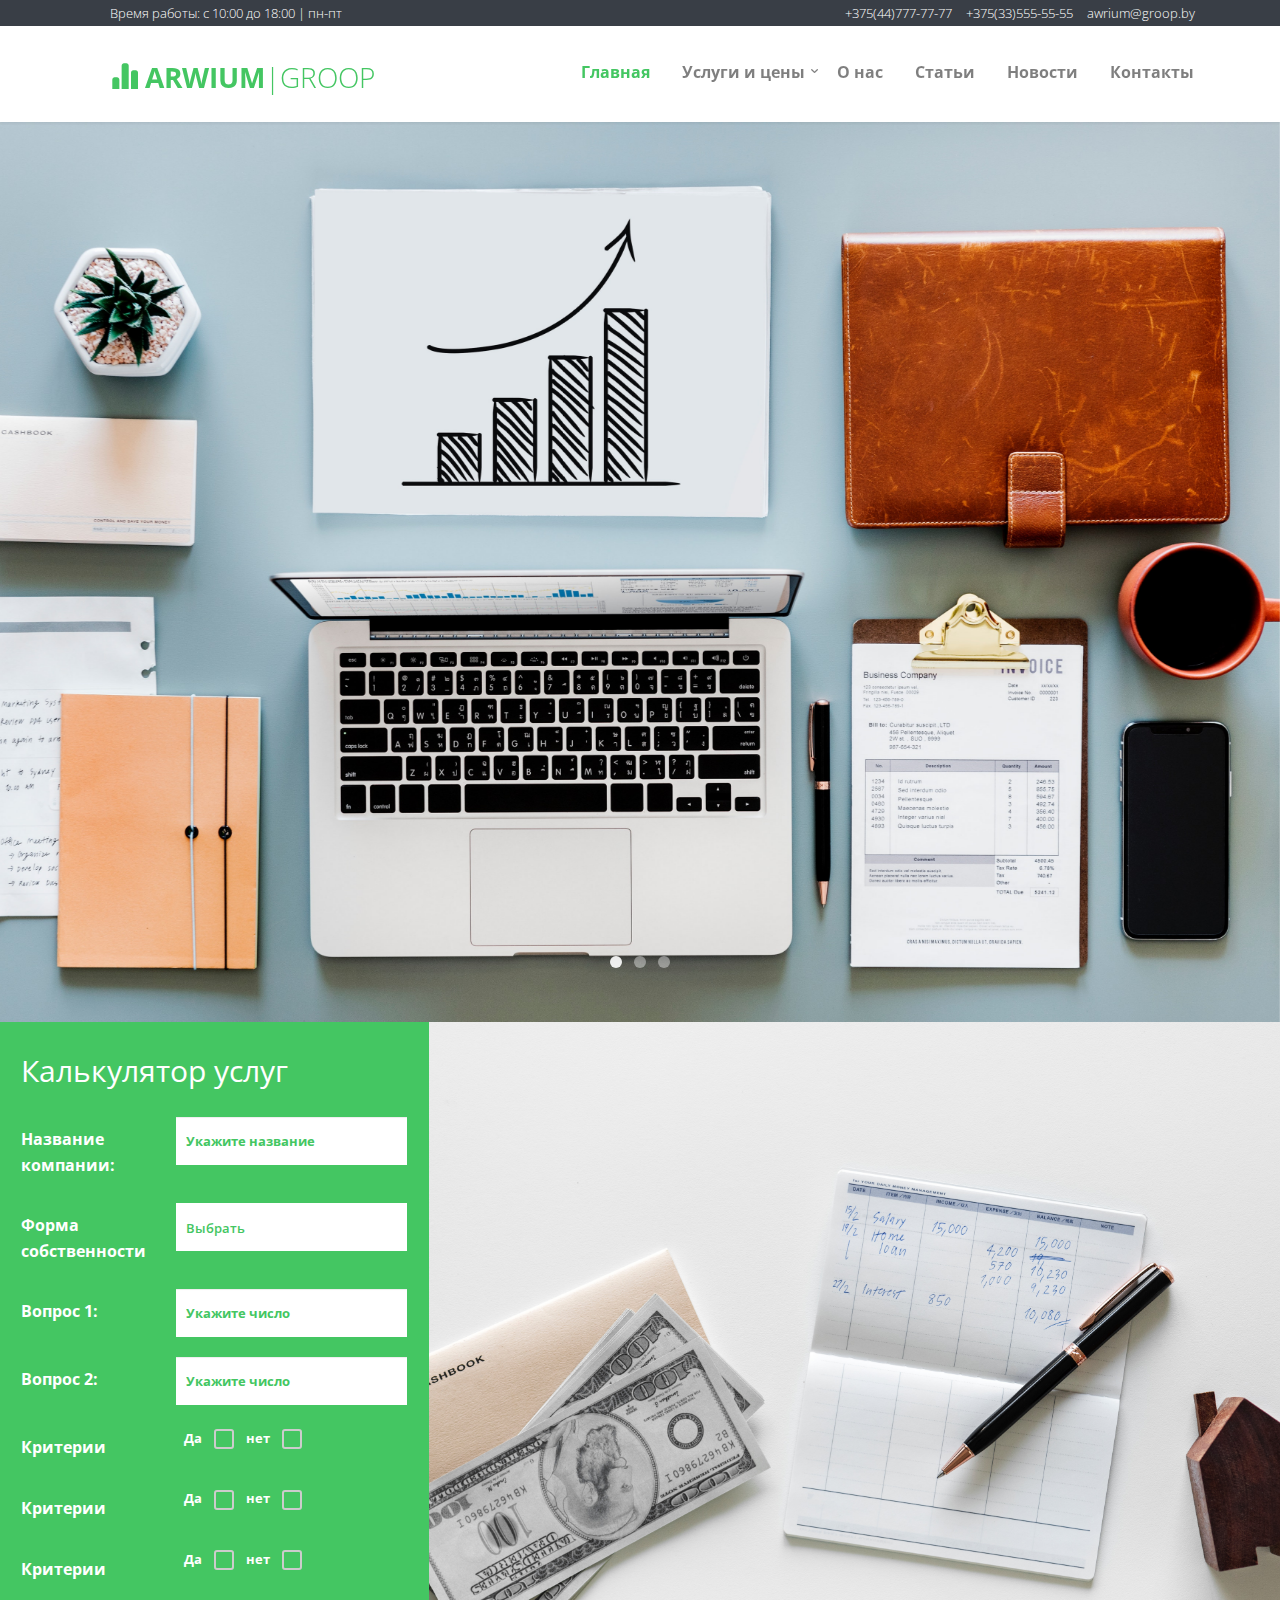
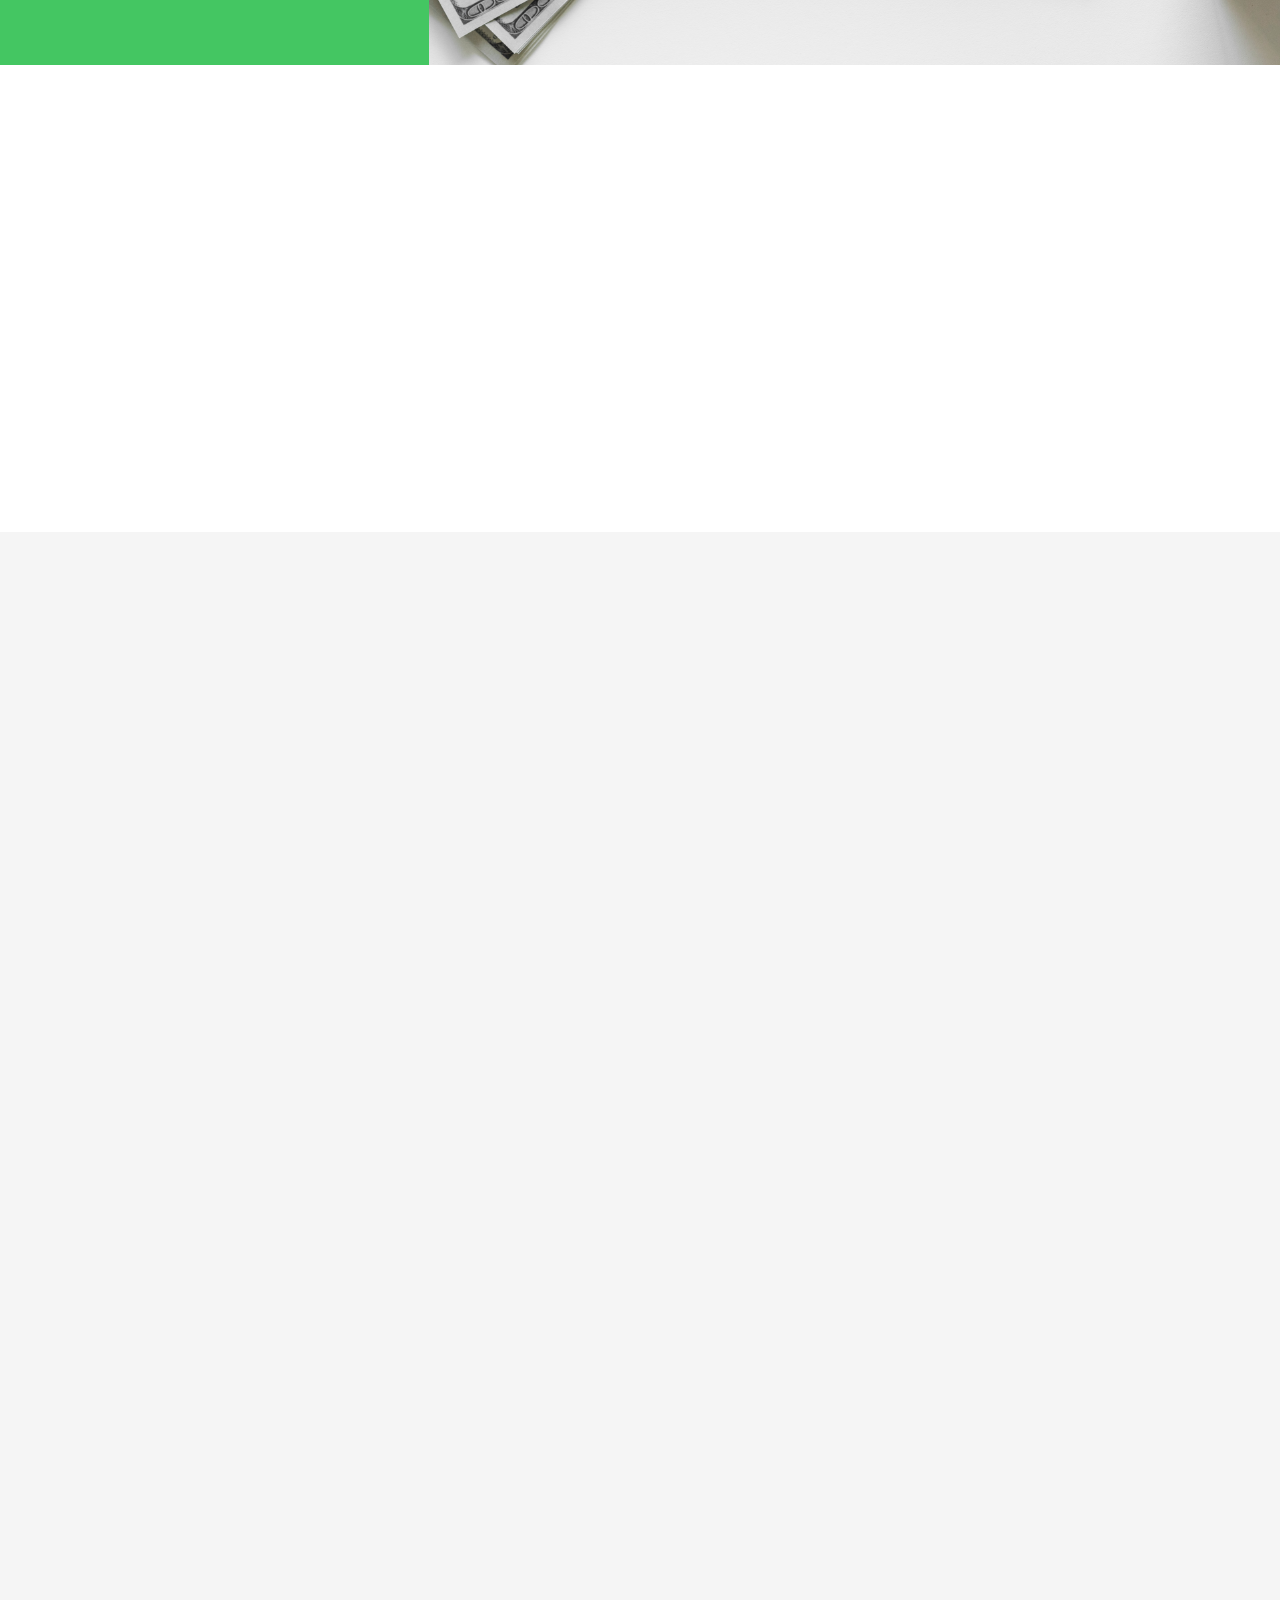
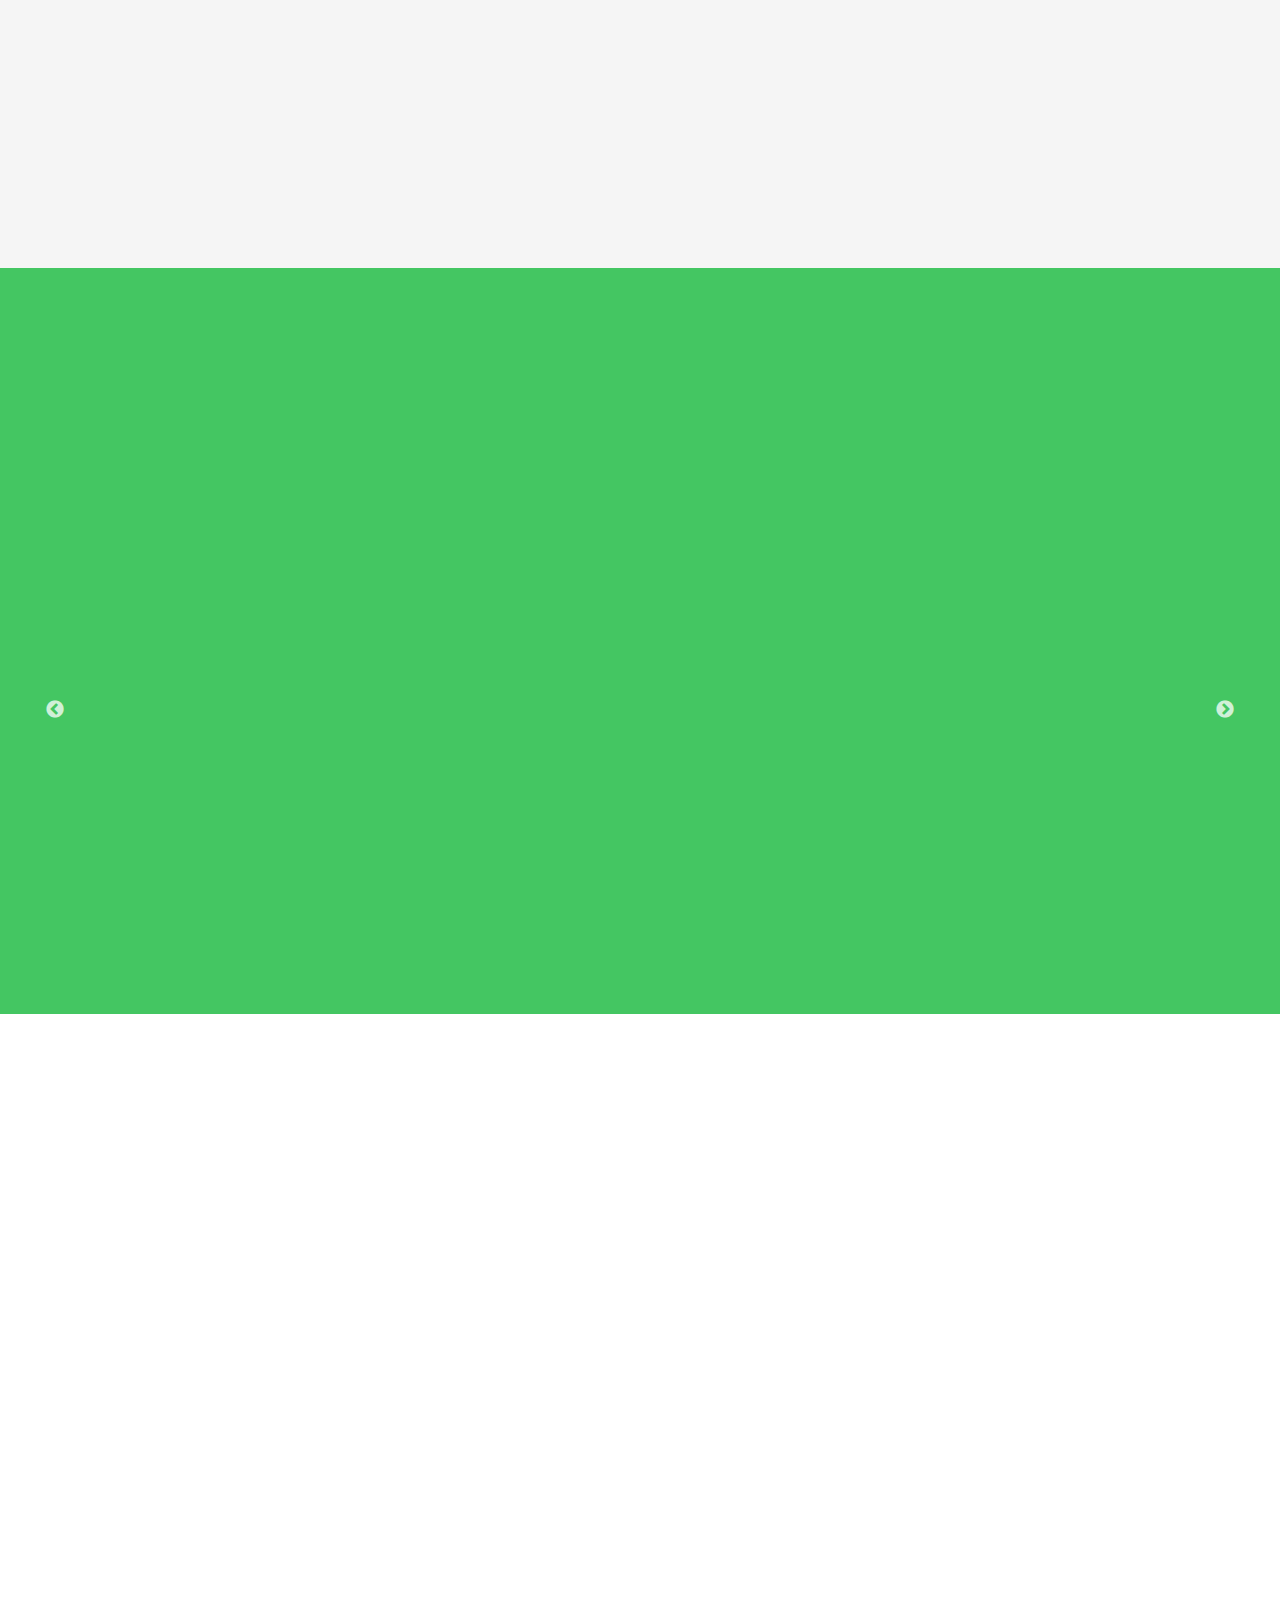
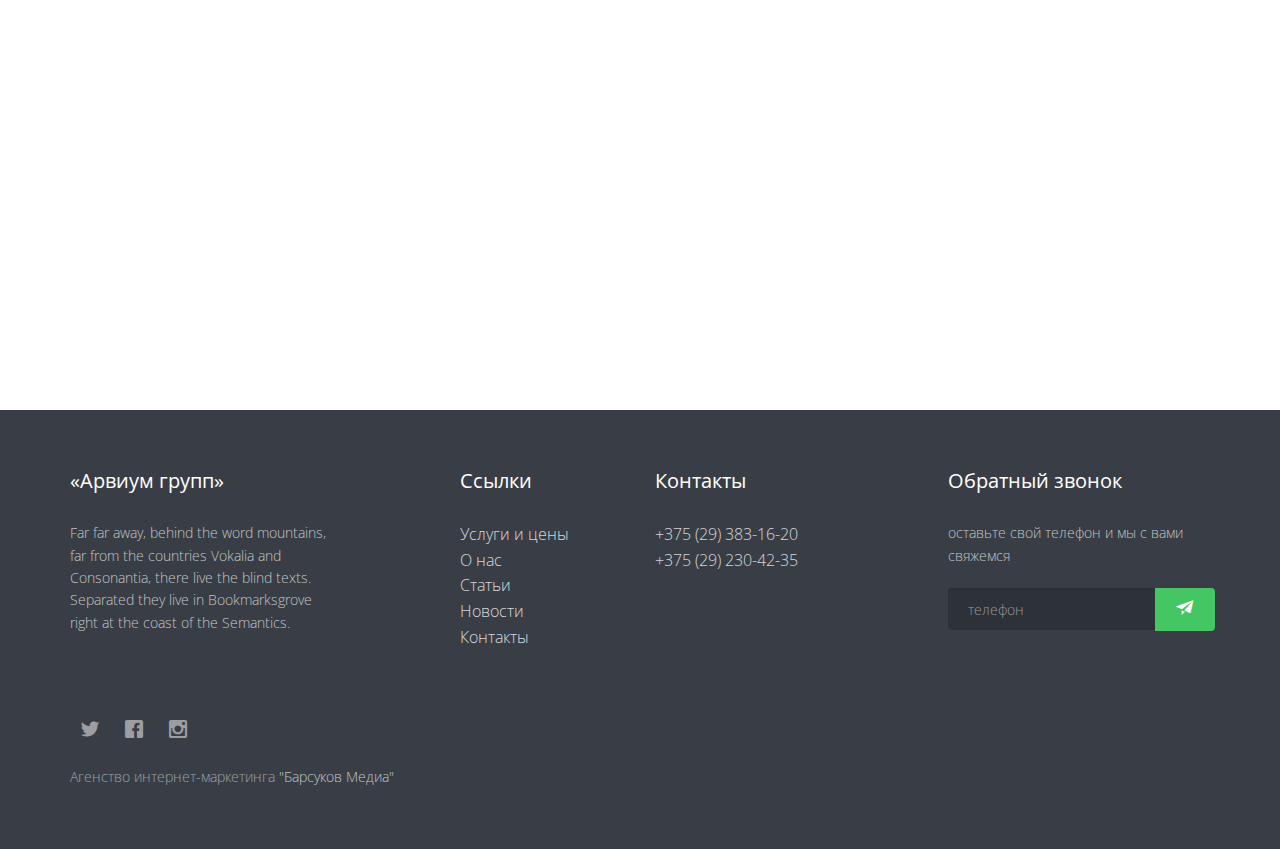
==== index.html @ 1ee6127a "Merge branch 'master' of https://github.com/ivanfrontend/arwium" ====
<!DOCTYPE html>
<!--[if lt IE 7]>      <html class="no-js lt-ie9 lt-ie8 lt-ie7"> <![endif]-->
<!--[if IE 7]>         <html class="no-js lt-ie9 lt-ie8"> <![endif]-->
<!--[if IE 8]>         <html class="no-js lt-ie9"> <![endif]-->
<!--[if gt IE 8]><!--> <html class="no-js"> <!--<![endif]-->
	<head>
	<meta charset="utf-8">
	<meta http-equiv="X-UA-Compatible" content="IE=edge">
	<title>Arwium | Бухгалтерские услуги1</title>
	<meta name="viewport" content="width=device-width, initial-scale=1">
	<meta name="description" content="Free HTML5 Template by FREEHTML5.CO" />
	<meta name="keywords" content="free html5, free template, free bootstrap, html5, css3, mobile first, responsive" />
	<meta name="author" content="FREEHTML5.CO" />

  <!--
	//////////////////////////////////////////////////////

	FREE HTML5 TEMPLATE
	DESIGNED & DEVELOPED by FREEHTML5.CO

	Website: 		http://freehtml5.co/
	Email: 			info@freehtml5.co
	Twitter: 		http://twitter.com/fh5co
	Facebook: 		https://www.facebook.com/fh5co

	//////////////////////////////////////////////////////
	 -->

  	<!-- Facebook and Twitter integration -->
	<meta property="og:title" content=""/>
	<meta property="og:image" content=""/>
	<meta property="og:url" content=""/>
	<meta property="og:site_name" content=""/>
	<meta property="og:description" content=""/>
	<meta name="twitter:title" content="" />
	<meta name="twitter:image" content="" />
	<meta name="twitter:url" content="" />
	<meta name="twitter:card" content="" />

	<!-- Place favicon.ico and apple-touch-icon.png in the root directory -->
	<link rel="shortcut icon" href="favicon.ico">

	<link href='https://fonts.googleapis.com/css?family=Open+Sans:300,400,700,300' rel='stylesheet' type='text/css'>

	<!-- Animate.css -->
	<link rel="stylesheet" href="css/animate.css">
	<!-- Icomoon Icon Fonts-->
	<link rel="stylesheet" href="css/icomoon.css">
	<!-- Bootstrap  -->
	<link rel="stylesheet" href="css/bootstrap.css">
	<!-- Superfish -->
	<link rel="stylesheet" href="css/superfish.css">
	<!-- Flexslider  -->
	<link rel="stylesheet" href="css/flexslider.css">
	<!-- Magnific Popup -->
	<link rel="stylesheet" href="css/magnific-popup.css">
	<!-- Date Picker -->
	<link rel="stylesheet" href="css/bootstrap-datepicker.min.css">
	<!-- CS Select -->
	<link rel="stylesheet" href="css/cs-select.css">
	<link rel="stylesheet" href="css/cs-skin-border.css">

	<!-- slick css -->
	<link rel="stylesheet" type="text/css" href="slick/slick.css"/>
  <link rel="stylesheet" type="text/css" href="slick/slick-theme.css"/>

	<link rel="stylesheet" href="css/style.css">


	<!-- Modernizr JS -->
	<script src="js/modernizr-2.6.2.min.js"></script>
	<!-- FOR IE9 below -->
	<!--[if lt IE 9]>
	<script src="js/respond.min.js"></script>
	<![endif]-->

	</head>
	<body>
		<div id="fh5co-wrapper">
		<div id="fh5co-page">

		<header id="fh5co-header-section" class="sticky-banner">
			<div class="wrap_top_header">
				<div class="container">
					<div class="row bg_greey">
						<div class="col-xs-6">
							<div class="wrapp_info_top info_top_left">
								<div class="contact_info_header_top">Время работы: с 10:00 до 18:00 | пн-пт  </div>
							</div>
						</div>
						<div class="col-xs-6">
							<div class="wrapp_info_top info_top_righet">
								<div class="contact_info_header_top"><a href="tel:+375447777777">+375(44)777-77-77</a></div>
								<div class="contact_info_header_top"><a href="tel:+375335555555">+375(33)555-55-55</a></div>
								<div class="contact_info_header_top"><a href="mailto:awrium@groop.by">awrium@groop.by</a></div>
							</div>
						</div>
					</div>
				</div>
			</div>
			<div class="container">
				<div class="nav-header">
					<a href="#" class="js-fh5co-nav-toggle fh5co-nav-toggle dark"><i></i></a>
					<h1 id="fh5co-logo"><a href="index.html"><span class="glyphicon glyphicon-stats"></span> arwium<span>|groop</span></a></h1>
					<!-- START #fh5co-menu-wrap -->
					<nav id="fh5co-menu-wrap" role="navigation">
						<ul class="sf-menu" id="fh5co-primary-menu">
							<li class="active"><a href="index.html">Главная</a></li>
							<li>
								<a href="#" class="fh5co-sub-ddown">Услуги и цены</a>
								<ul class="fh5co-sub-menu">
									<li><a href="#">Пакет «Старт»</a></li>
									<li><a href="#">Пакет «Комфорт»</a></li>
									<li><a href="#">Пакет «Бизнес»</a></li>
									<li><a href="#">Пакет «Премиум»</a></li>
									<li><a href="#">Другие услуги</a></li>
									<li><a href="#">Ведение бух учета и зарплат</a></li>
									<li><a href="#">Регистрация бизнеса</a></li>
								</ul>
							</li>
							<li><a href="#">О нас</a></li>
							<li><a href="#">Статьи</a></li>
							<li><a href="#">Новости</a></li>
							<li><a href="contact.html">Контакты</a></li>
						</ul>
					</nav>
				</div>
			</div>
		</header>

		<!-- end:header-top -->

		<aside id="fh5co-hero" class="js-fullheight">
			<div class="flexslider js-fullheight">
				<ul class="slides">
			   	<li style="background-image: url(images/banerss/1.jpg);">
			   		<div class="container-fluid">
			   			<div class="row">
				   			<div class="col-md-4 col-md-offset-4 col-md-pull-4 js-fullheight slider-text">
				   				<div class="slider-text-inner">
				   					<div class="desc">
				   						<span class="status">Акция</span>
				   						<h1>Заголовок акции (ПРИМЕР)</h1>
											<h2 class="price">200 BYN</h2>
											<p>Lorem ipsum dolor sit amet, consectetur adipisicing elit. Unde, dicta error nam aliquid ab doloribus impedit et? Excepturi, voluptate voluptates ea facere modi, eum rerum tenetur nam voluptas, blanditiis cum.</p>
											<p class="details">
												<span>2000 текст рыба</span>
												<span>4 текст рыба</span>
												<span>3 текст рыба</span>
												<span>2 текст рыба</span>
											</p>
											<p><a class="btn btn-primary btn-lg" href="#">Перейти</a></p>
				   					</div>
				   				</div>
				   			</div>
				   		</div>
			   		</div>
			   	</li>
			   	<li style="background-image: url(images/banerss/2.jpg);">
			   		<div class="container-fluid">
			   			<div class="row">
				   			<div class="col-md-4 col-md-offset-4 col-md-pull-4 js-fullheight slider-text">
				   				<div class="slider-text-inner">
				   					<div class="desc">
				   						<span class="status">Преимущество</span>
				   						<h1>Заголовок Преимущества (ПРИМЕР)</h1>
											<h2 class="price">Бесплатно</h2>
											<p>Lorem ipsum dolor sit amet, consectetur adipisicing elit. Temporibus quibusdam esse, velit sapiente minima modi laborum voluptatum cupiditate sequi harum eius amet ipsum perferendis blanditiis eaque tempora fuga pariatur fugiat.</p>
											<p class="details">
												<span>2000 текст рыба</span>
												<span>4 текст рыба</span>
												<span>3 текст рыба</span>
												<span>2 текст рыба</span>
											</p>
											<p><a class="btn btn-primary btn-lg" href="#">Перейти</a></p>
				   					</div>
				   				</div>
				   			</div>
				   		</div>
			   		</div>
			   	</li>
			   	<li style="background-image: url(images/banerss/3.jpg);">
			   		<div class="container-fluid">
			   			<div class="row">
				   			<div class="col-md-4 col-md-offset-4 col-md-pull-4 js-fullheight slider-text">
				   				<div class="slider-text-inner">
				   					<div class="desc">
				   						<span class="status">Скидка</span>
				   						<h1>Заголовок скидки (пример)</h1>
											<h2 class="price">от 150 BYN</h2>
											<p>Lorem ipsum dolor sit amet, consectetur adipisicing elit. Officiis, itaque veniam! Unde commodi voluptatem, distinctio iste, esse aliquam fugiat ipsum impedit doloremque maxime. Provident aut ipsa alias, inventore laboriosam ex!</p>
											<p class="details">
												<span>2000 текст рыба</span>
												<span>4 текст рыба</span>
												<span>3 текст рыба</span>
												<span>2 текст рыба</span>
											</p>
											<p><a class="btn btn-primary btn-lg" href="#">Перейти</a></p>
				   					</div>
				   				</div>
				   			</div>
				   		</div>
			   		</div>
			   	</li>
			  	</ul>
		  	</div>
		</aside>

		<div id="fh5co-search-map">
			<div class="search-property">
				<div class="s-holder">
					<h2>Калькулятор услуг</h2>
					<div class="row">
						<div class="col-xxs-12 col-xs-12">
							<div class="input-field">
								<label class="mylabel" for="from">Название компании:</label>
								<input type="text" class="form-control" id="from-place" placeholder="Укажите название"/>
							</div>
						</div>
						<div class="col-xxs-12 col-xs-12">
							<section>
								<label class="mylabel" for="class">Форма собственности</label>
								<div class="wrap">
							    <ul>
							      <li data-id="0" title="Выбрать">Выбрать</li>
							      <li data-id="1" title="И.П">И.П</li>
							      <li data-id="2" title="ЧУП">ЧУП</li>
							      <li data-id="3" title="ООО">ООО</li>
							      <li data-id="4" title="ЗАО">ЗАО</li>
							      <li data-id="5" title="ОАО">ОАО</li>
							      <li data-id="6" title="иностранные предприятия">Ин.Пр.</li>
							    </ul>
							  </div>

							</section>
							<section class="click_wrap_section_servis wrap_section_servis">
								<label class="mylabel" for="class">Услуги</label>
							  <div class="wrap ch2">
							    <ul>
							      <li data-id="0" title="Выбрать">Выбрать</li>
							      <li data-id="1" >У1</li>
							      <li data-id="1" >У2</li>
							      <li data-id="1" >У3</li>
							      <li data-id="1" >У4</li>
							      <li data-id="1" >У5</li>

							      <li data-id="2" >У6</li>
							      <li data-id="2" >У7</li>
							      <li data-id="2" >У8</li>

							      <li data-id="3" >У6</li>
							      <li data-id="3" >У7</li>
							      <li data-id="3" >У8</li>

							      <li data-id="4" >У6</li>
							      <li data-id="4" >У7</li>
							      <li data-id="4" >У8</li>

							      <li data-id="5" >У6</li>
							      <li data-id="5" >У7</li>
							      <li data-id="5" >У8</li>

							      <li data-id="6" >У6</li>
							      <li data-id="6" >У7</li>
							      <li data-id="6" >У8</li>

							    </ul>
							  </div>

							</section>

							<div class="input-field">
								<label class="mylabel" for="from">Вопрос 1:</label>
								<input type="text" class="form-control only_number" id="from-place" placeholder="Укажите число"/>
							</div>
							<div class="input-field">
								<label class="mylabel" for="from">Вопрос 2:</label>
								<input type="text" class="form-control only_number" id="from-place" placeholder="Укажите число"/>
							</div>

							<section class="section_wrap_radio" id="mySele1" >
								<label class="mylabel" for="class">Критерии</label>
									<div class="wrap_label">
										<div class="wrap_radio">
											<label class="myStyleLabel">
												<span class="label">Да</span>
													<input  class="checkbox radioYes" data-role="100" name="dzen0" type="radio" value="dzen">
			                    <span class="checkbox-custom"></span>
			                </label>
											<label class="myStyleLabel">
												<span class="label">нет</span>
			                    <input class="checkbox radioNo" data-role="100" name="dzen0" type="radio" value="dzen">
			                    <span class="checkbox-custom"></span>
			                </label>
											<input class="inputNamber" type="text" placeholder="число">
										</div>
								</div>
							</section>
							<section class="section_wrap_radio" id="mySele2" >
								<label class="mylabel" for="class">Критерии</label>
									<div class="wrap_label">
										<div class="wrap_radio">
											<label class="myStyleLabel">
												<span class="label">Да</span>
													<input class="checkbox radioYes" data-role="100" name="dzen1" type="radio" value="dzen">
			                    <span class="checkbox-custom"></span>
			                </label>
											<label class="myStyleLabel">
												<span class="label">нет</span>
			                    <input class="checkbox radioNo" data-role="100" name="dzen1" type="radio" value="dzen">
			                    <span class="checkbox-custom"></span>
			                </label>
											<input class="inputNamber" type="text" placeholder="число">
										</div>
								</div>
							</section>
							<section class="section_wrap_radio" id="mySele3" >
								<label class="mylabel" for="class">Критерии</label>
									<div class="wrap_label">
										<div class="wrap_radio">
											<label class="myStyleLabel">
												<span class="label">Да</span>
													<input class="checkbox radioYes" data-role="100" name="dzen2" type="radio" value="dzen">
			                    <span class="checkbox-custom"></span>
			                </label>
											<label class="myStyleLabel">
												<span class="label">нет</span>
			                    <input class="checkbox radioNo" data-role="100" name="dzen2" type="radio" value="dzen">
			                    <span class="checkbox-custom"></span>
			                </label>
											<input class="inputNamber" type="text" placeholder="число">
										</div>
								</div>
							</section>
							<div class="wrap_btn_raschet">
								<a class="btn_raschet" href="#">Рассчитать</a>
							</div>
						</div>

					</div>
				</div>
			</div>
			<div class="map" style="background-image: url(images/fon/1.jpg);">
				<div class="wrap_curent_sum">
					<div class="form_curent_sum">
						<div class="title_curent_sum">Расчёт стоимости услуг</div>
						<div id="title_compani">Название компании: <span></span></div>
						<div class="title_curent_sum raschet_rais">Расчёт услуг</div>
						<div id="nameServises"><ul></ul></div>
						<div id="itogSum">Итог: <span>0</span> BYN</div>
					</div>
				</div>
			</div>
		</div>

		<div id="fh5co-features">
			<div class="container">
				<div class="row">
					<div class="col-md-4 animate-box">

						<div class="feature-left">
							<span class="icon">
								<span class="myStyleIcon glyphicon glyphicon-briefcase" aria-hidden="true"></span>
							</span>
							<div class="feature-copy">
								<h3>Время реакции 10 минут</h3>
								<p>Facilis ipsum reprehenderit nemo molestias. Aut cum mollitia reprehenderit.</p>
							</div>
						</div>

					</div>

					<div class="col-md-4 animate-box">
						<div class="feature-left">
							<span class="icon">
								<span class="myStyleIcon glyphicon glyphicon-briefcase" aria-hidden="true"></span>
							</span>
							<div class="feature-copy">
								<h3>Доступность 24/7</h3>
								<p>Facilis ipsum reprehenderit nemo molestias. Aut cum mollitia reprehenderit.</p>
							</div>
						</div>
					</div>
					<div class="col-md-4 animate-box">
						<div class="feature-left">
							<span class="icon">
								<span class="myStyleIcon glyphicon glyphicon-briefcase" aria-hidden="true"></span>
							</span>
							<div class="feature-copy">
								<h3>Финансовые гарантии</h3>
								<p>Facilis ipsum reprehenderit nemo molestias. Aut cum mollitia reprehenderit.</p>
							</div>
						</div>
					</div>
				</div>
				<div class="row">
					<div class="col-md-4 animate-box">

						<div class="feature-left">
							<span class="icon">
								<span class="myStyleIcon glyphicon glyphicon-briefcase" aria-hidden="true"></span>
							</span>
							<div class="feature-copy">
								<h3>15 опытных специалистов</h3>
								<p>Facilis ipsum reprehenderit nemo molestias. Aut cum mollitia reprehenderit.</p>
							</div>
						</div>

					</div>

					<div class="col-md-4 animate-box">
						<div class="feature-left">
							<span class="icon">
								<span class="myStyleIcon glyphicon glyphicon-briefcase" aria-hidden="true"></span>
							</span>
							<div class="feature-copy">
								<h3>Низкая цена</h3>
								<p>Facilis ipsum reprehenderit nemo molestias. Aut cum mollitia reprehenderit.</p>
							</div>
						</div>

					</div>
					<div class="col-md-4 animate-box">
						<div class="feature-left">
							<span class="icon">
								<span class="myStyleIcon glyphicon glyphicon-briefcase" aria-hidden="true"></span>
							</span>
							<div class="feature-copy">
								<h3>Единая точка контакта</h3>
								<p>Facilis ipsum reprehenderit nemo molestias. Aut cum mollitia reprehenderit.</p>
							</div>
						</div>
					</div>
				</div>
			</div>
		</div>

		<div id="fh5co-popular-properties" class="fh5co-section-gray">
			<div class="container">
				<div class="row">
					<div class="col-md-8 col-md-offset-2 text-center heading-section animate-box">
						<h3>Популярные услуги</h3>
						<p>Lorem ipsum dolor sit amet, consectetur adipisicing elit. Velit est facilis maiores, perspiciatis accusamus asperiores sint consequuntur debitis.</p>
					</div>
				</div>
				<div class="row">
					<div class="col-md-6 animate-box">
						<a href="#" class="fh5co-property" style="background-image: url(images/banerss/1.jpg);">
							<!-- <span class="status">Sale</span> -->
							<div class="prop-details">
								<span class="price">80 BYN</span>
								<h3>Организация бухучета</h3>
							</div>
						</a>
					</div>
					<div class="col-md-6 animate-box">
						<a href="#" class="fh5co-property" style="background-image: url(images/banerss/2.jpg);">
							<!-- <span class="status">Rent</span> -->
							<div class="prop-details">
								<span class="price">200 BYN/мес</span>
								<h3>Ведение бухгалтерии</h3>
							</div>
						</a>
					</div>
					<div class="col-md-6 animate-box">
						<a href="#" class="fh5co-property" style="background-image: url(images/banerss/3.jpg);">
							<span class="status">скидка</span>
							<div class="prop-details">
								<span class="price">50 BYN</span>
								<h3>Восстановление бухучета</h3>
							</div>
						</a>
					</div>
					<div class="col-md-6 animate-box">
						<a href="#" class="fh5co-property" style="background-image: url(images/fon/1.jpg);">
							<span class="status">скидка</span>
							<div class="prop-details">
								<span class="price">150 BYN</span>
								<h3>Аутсорсинг бухгалтерии</h3>
							</div>
						</a>
					</div>
				</div>
			</div>
		</div>


		<div id="fh5co-about" class="fh5co-agent">
			<div class="container">
				<div class="row">
					<div class="col-md-8 col-md-offset-2 text-center heading-section animate-box">
						<h3>Наши клиенты</h3>
						<p>Мы работаем более 6 лет. Наши довольные клиенты - более 140 компаний из Беларуси и стран Евросоюза</p>
					</div>
				</div>
				<div  class="row">
					<div class="col-sm-12">
						<div id="mySlider-slick">
						<div class="text-center animate-box" data-animate-effect="fadeIn">
							<div class="fh5co-staff">
								<img class="img-responsive" src="images/logo/1.png" alt="Free HTML5 Templates by freeHTML5.co">
								<h3>Jean Smith</h3>
							</div>
						</div>
						<div class="text-center animate-box" data-animate-effect="fadeIn">
							<div class="fh5co-staff">
								<img class="img-responsive" src="images/logo/1.png" alt="Free HTML5 Templates by freeHTML5.co">
								<h3>Jean Smith</h3>
							</div>
						</div>
						<div class="text-center animate-box" data-animate-effect="fadeIn">
							<div class="fh5co-staff">
								<img class="img-responsive" src="images/logo/1.png" alt="Free HTML5 Templates by freeHTML5.co">
								<h3>Jean Smith</h3>
							</div>
						</div>
						<div class="text-center animate-box" data-animate-effect="fadeIn">
							<div class="fh5co-staff">
								<img class="img-responsive" src="images/logo/1.png" alt="Free HTML5 Templates by freeHTML5.co">
								<h3>Jean Smith</h3>
							</div>
						</div>
						<div class="text-center animate-box" data-animate-effect="fadeIn">
							<div class="fh5co-staff">
								<img class="img-responsive" src="images/logo/1.png" alt="Free HTML5 Templates by freeHTML5.co">
								<h3>Jean Smith</h3>
							</div>
						</div>
					</div>
				</div>
				</div>
				</div>
			</div>
		</div>

		<!-- fh5co-blog-section -->
		<div id="fh5co-contact" class="fh5co-contact">
			<div class="half-contact">
				<div class="container-fluid">
					<div class="row">
						<div class="col-md-12 col-md-offset-0 text-center heading-section animate-box">
							<h3>Закажите обратный звонок</h3>
							<p>Оставьте свои контакты и наши менеджеры свяжутся с вами для уточнения всех вопросов</p>
						</div>
					</div>
					<div class="row">
						<div class="col-md-12 animate-box">
							<div class="row">
								<div class="col-md-12">
									<div class="form-group">
										<input type="text" class="form-control" placeholder="Имя">
									</div>
								</div>
								<div class="col-md-12">
									<div class="form-group">
										<input type="text" class="form-control" placeholder="Телефон">
									</div>
								</div>
								<div class="col-md-12">
									<div class="form-group">
										<textarea name="" class="form-control" id="" cols="30" rows="7" placeholder="Сообщение"></textarea>
									</div>
								</div>
								<div class="col-md-12">
									<div class="form-group">
										<input type="submit" value="Заказать" class="btn btn-primary">
									</div>
								</div>
							</div>
						</div>
					</div>
				</div>
			</div>
			<div class="col-xs-6 half-map">
				<script type="text/javascript" charset="utf-8" async src="https://api-maps.yandex.ru/services/constructor/1.0/js/?um=constructor%3Afcf19e020184ffc38eaed361549c40cc0dc3fb369966b8b0ea4f403faf1fe26f&amp;width=100%;height=400&amp;lang=ru_RU&amp;scroll=true"></script>
			</div>
		</div>
		<footer>
			<div id="footer">
				<div class="container">
					<div class="row row-bottom-padded-md">
						<div class="col-md-3">
							<h3 class="section-title">«Арвиум групп»</h3>
							<p>Far far away, behind the word mountains, far from the countries Vokalia and Consonantia, there live the blind texts. Separated they live in Bookmarksgrove right at the coast of the Semantics.</p>
						</div>

						<div class="col-md-3 col-md-push-1">
							<h3 class="section-title">Ссылки</h3>
							<ul>
								<li><a href="#">Услуги и цены</a></li>
								<li><a href="#">О нас</a></li>
								<li><a href="#">Статьи</a></li>
								<li><a href="#">Новости</a></li>
								<li><a href="#">Контакты</a></li>
							</ul>
						</div>

						<div class="col-md-3">
							<h3 class="section-title">Контакты</h3>
							<ul>
								<li><a href="tel:+375293831620">+375 (29) 383-16-20</a></li>
								<li><a href="tel:+375292304235">+375 (29) 230-42-35</a></li>
								<!-- <li><a href="#">Privacy &amp; Policy</a></li>
								<li><a href="#">Contact Us</a></li> -->
							</ul>
						</div>
						<div class="col-md-3">
							<h3 class="section-title">Обратный звонок</h3>
							<p>оставьте свой телефон и мы с вами свяжемся</p>
							<form class="form-inline" id="fh5co-header-subscribe">
								<div class="row">
									<div class="col-md-12 col-md-offset-0">
										<div class="form-group">
											<input type="text" class="form-control" id="email" placeholder="телефон">
											<button type="submit" class="btn btn-default"><i class="icon-paper-plane"></i></button>
										</div>
									</div>
								</div>
							</form>
						</div>
					</div>
					<div class="row">
						<div class="col-md-12">
							<p class="fh5co-social-icons">
								<a href="#"><i class="icon-twitter2"></i></a>
								<a href="#"><i class="icon-facebook2"></i></a>
								<a href="#"><i class="icon-instagram"></i></a>
								<!-- <a href="#"><i class="icon-dribbble2"></i></a>
								<a href="#"><i class="icon-youtube"></i></a> -->
							</p>
							<p><a href="https://unsplash.com/" target="_blank">Агенство интернет-маркетинга </a>"Барсуков Медиа"</p>
						</div>
					</div>
				</div>
			</div>
		</footer>



	</div>
	<!-- END fh5co-page -->

	</div>
	<!-- END fh5co-wrapper -->

	<!-- jQuery -->


	<script src="js/jquery.min.js"></script>
	<!-- jQuery Easing -->
	<script src="js/jquery.easing.1.3.js"></script>
	<!-- Bootstrap -->
	<script src="js/bootstrap.min.js"></script>
	<!-- Waypoints -->
	<script src="js/jquery.waypoints.min.js"></script>
	<script src="js/sticky.js"></script>
	<!-- Superfish -->
	<script src="js/hoverIntent.js"></script>
	<script src="js/superfish.js"></script>
	<!-- Flexslider -->
	<script src="js/jquery.flexslider-min.js"></script>
	<!-- Date Picker -->
	<script src="js/bootstrap-datepicker.min.js"></script>
	<!-- CS Select -->
	<script src="js/classie.js"></script>
	<script src="js/selectFx.js"></script>

	<!-- slick js -->
	<script type="text/javascript" src="slick/slick.min.js"></script>


	<!-- Main JS -->
	<script src="js/main.js"></script>

	</body>
</html>
---- css/icomoon.css ----
@font-face {
    font-family: 'icomoon';
    src:    url('fonts/icomoon.eot?1oniuf');
    src:    url('fonts/icomoon.eot?1oniuf#iefix') format('embedded-opentype'),
        url('fonts/icomoon.ttf?1oniuf') format('truetype'),
        url('fonts/icomoon.woff?1oniuf') format('woff'),
        url('fonts/icomoon.svg?1oniuf#icomoon') format('svg');
    font-weight: normal;
    font-style: normal;
}

[class^="icon-"], [class*=" icon-"] {
    /* use !important to prevent issues with browser extensions that change fonts */
    font-family: 'icomoon' !important;
    speak: none;
    font-style: normal;
    font-weight: normal;
    font-variant: normal;
    text-transform: none;
    line-height: 1;

    /* Better Font Rendering =========== */
    -webkit-font-smoothing: antialiased;
    -moz-osx-font-smoothing: grayscale;
}

.icon-mobile:before {
    content: "\e000";
}
.icon-laptop:before {
    content: "\e001";
}
.icon-desktop:before {
    content: "\e002";
}
.icon-tablet:before {
    content: "\e003";
}
.icon-phone:before {
    content: "\e004";
}
.icon-document:before {
    content: "\e005";
}
.icon-documents:before {
    content: "\e006";
}
.icon-search:before {
    content: "\e007";
}
.icon-clipboard:before {
    content: "\e008";
}
.icon-newspaper:before {
    content: "\e009";
}
.icon-notebook:before {
    content: "\e00a";
}
.icon-book-open:before {
    content: "\e00b";
}
.icon-browser:before {
    content: "\e00c";
}
.icon-calendar:before {
    content: "\e00d";
}
.icon-presentation:before {
    content: "\e00e";
}
.icon-picture:before {
    content: "\e00f";
}
.icon-pictures:before {
    content: "\e010";
}
.icon-video:before {
    content: "\e011";
}
.icon-camera:before {
    content: "\e012";
}
.icon-printer:before {
    content: "\e013";
}
.icon-toolbox:before {
    content: "\e014";
}
.icon-briefcase:before {
    content: "\e015";
}
.icon-wallet:before {
    content: "\e016";
}
.icon-gift:before {
    content: "\e017";
}
.icon-bargraph:before {
    content: "\e018";
}
.icon-grid:before {
    content: "\e019";
}
.icon-expand:before {
    content: "\e01a";
}
.icon-focus:before {
    content: "\e01b";
}
.icon-edit:before {
    content: "\e01c";
}
.icon-adjustments:before {
    content: "\e01d";
}
.icon-ribbon:before {
    content: "\e01e";
}
.icon-hourglass:before {
    content: "\e01f";
}
.icon-lock:before {
    content: "\e020";
}
.icon-megaphone:before {
    content: "\e021";
}
.icon-shield:before {
    content: "\e022";
}
.icon-trophy:before {
    content: "\e023";
}
.icon-flag:before {
    content: "\e024";
}
.icon-map:before {
    content: "\e025";
}
.icon-puzzle:before {
    content: "\e026";
}
.icon-basket:before {
    content: "\e027";
}
.icon-envelope:before {
    content: "\e028";
}
.icon-streetsign:before {
    content: "\e029";
}
.icon-telescope:before {
    content: "\e02a";
}
.icon-gears:before {
    content: "\e02b";
}
.icon-key:before {
    content: "\e02c";
}
.icon-paperclip:before {
    content: "\e02d";
}
.icon-attachment:before {
    content: "\e02e";
}
.icon-pricetags:before {
    content: "\e02f";
}
.icon-lightbulb:before {
    content: "\e030";
}
.icon-layers:before {
    content: "\e031";
}
.icon-pencil:before {
    content: "\e032";
}
.icon-tools:before {
    content: "\e033";
}
.icon-tools-2:before {
    content: "\e034";
}
.icon-scissors:before {
    content: "\e035";
}
.icon-paintbrush:before {
    content: "\e036";
}
.icon-magnifying-glass:before {
    content: "\e037";
}
.icon-circle-compass:before {
    content: "\e038";
}
.icon-linegraph:before {
    content: "\e039";
}
.icon-mic:before {
    content: "\e03a";
}
.icon-strategy:before {
    content: "\e03b";
}
.icon-beaker:before {
    content: "\e03c";
}
.icon-caution:before {
    content: "\e03d";
}
.icon-recycle:before {
    content: "\e03e";
}
.icon-anchor:before {
    content: "\e03f";
}
.icon-profile-male:before {
    content: "\e040";
}
.icon-profile-female:before {
    content: "\e041";
}
.icon-bike:before {
    content: "\e042";
}
.icon-wine:before {
    content: "\e043";
}
.icon-hotairballoon:before {
    content: "\e044";
}
.icon-globe:before {
    content: "\e045";
}
.icon-genius:before {
    content: "\e046";
}
.icon-map-pin:before {
    content: "\e047";
}
.icon-dial:before {
    content: "\e048";
}
.icon-chat:before {
    content: "\e049";
}
.icon-heart:before {
    content: "\e04a";
}
.icon-cloud:before {
    content: "\e04b";
}
.icon-upload:before {
    content: "\e04c";
}
.icon-download:before {
    content: "\e04d";
}
.icon-target:before {
    content: "\e04e";
}
.icon-hazardous:before {
    content: "\e04f";
}
.icon-piechart:before {
    content: "\e050";
}
.icon-speedometer:before {
    content: "\e051";
}
.icon-global:before {
    content: "\e052";
}
.icon-compass:before {
    content: "\e053";
}
.icon-lifesaver:before {
    content: "\e054";
}
.icon-clock:before {
    content: "\e055";
}
.icon-aperture:before {
    content: "\e056";
}
.icon-quote:before {
    content: "\e057";
}
.icon-scope:before {
    content: "\e058";
}
.icon-alarmclock:before {
    content: "\e059";
}
.icon-refresh:before {
    content: "\e05a";
}
.icon-happy:before {
    content: "\e05b";
}
.icon-sad:before {
    content: "\e05c";
}
.icon-facebook:before {
    content: "\e05d";
}
.icon-twitter:before {
    content: "\e05e";
}
.icon-googleplus:before {
    content: "\e05f";
}
.icon-rss:before {
    content: "\e060";
}
.icon-tumblr:before {
    content: "\e061";
}
.icon-linkedin:before {
    content: "\e062";
}
.icon-dribbble:before {
    content: "\e063";
}
.icon-box2:before {
    content: "\ea82";
}
.icon-write:before {
    content: "\ea83";
}
.icon-clock2:before {
    content: "\ea84";
}
.icon-reply2:before {
    content: "\ea85";
}
.icon-reply-all2:before {
    content: "\ea86";
}
.icon-forward2:before {
    content: "\ea87";
}
.icon-flag2:before {
    content: "\ea88";
}
.icon-search2:before {
    content: "\ea89";
}
.icon-trash2:before {
    content: "\ea8a";
}
.icon-envelope2:before {
    content: "\ea8b";
}
.icon-bubble:before {
    content: "\ea8c";
}
.icon-bubbles:before {
    content: "\ea8d";
}
.icon-user2:before {
    content: "\ea8e";
}
.icon-users2:before {
    content: "\ea8f";
}
.icon-cloud2:before {
    content: "\ea90";
}
.icon-download2:before {
    content: "\ea91";
}
.icon-upload2:before {
    content: "\ea92";
}
.icon-rain:before {
    content: "\ea93";
}
.icon-sun:before {
    content: "\ea94";
}
.icon-moon2:before {
    content: "\ea95";
}
.icon-bell2:before {
    content: "\ea96";
}
.icon-folder2:before {
    content: "\ea97";
}
.icon-pin2:before {
    content: "\ea98";
}
.icon-sound2:before {
    content: "\ea99";
}
.icon-microphone:before {
    content: "\ea9a";
}
.icon-camera2:before {
    content: "\ea9b";
}
.icon-image2:before {
    content: "\ea9c";
}
.icon-cog2:before {
    content: "\ea9d";
}
.icon-calendar2:before {
    content: "\ea9e";
}
.icon-book2:before {
    content: "\ea9f";
}
.icon-map-marker:before {
    content: "\eaa0";
}
.icon-store:before {
    content: "\eaa1";
}
.icon-support:before {
    content: "\eaa2";
}
.icon-tag2:before {
    content: "\eaa3";
}
.icon-heart2:before {
    content: "\eaa4";
}
.icon-video-camera:before {
    content: "\eaa5";
}
.icon-trophy2:before {
    content: "\eaa6";
}
.icon-cart:before {
    content: "\eaa7";
}
.icon-eye2:before {
    content: "\eaa8";
}
.icon-cancel:before {
    content: "\eaa9";
}
.icon-chart:before {
    content: "\eaaa";
}
.icon-target2:before {
    content: "\eaab";
}
.icon-printer2:before {
    content: "\eaac";
}
.icon-location2:before {
    content: "\eaad";
}
.icon-bookmark2:before {
    content: "\eaae";
}
.icon-monitor:before {
    content: "\eaaf";
}
.icon-cross2:before {
    content: "\eab0";
}
.icon-plus2:before {
    content: "\eab1";
}
.icon-left:before {
    content: "\eab2";
}
.icon-up:before {
    content: "\eab3";
}
.icon-browser2:before {
    content: "\eab4";
}
.icon-windows:before {
    content: "\eab5";
}
.icon-switch2:before {
    content: "\eab6";
}
.icon-dashboard:before {
    content: "\eab7";
}
.icon-play:before {
    content: "\eab8";
}
.icon-fast-forward:before {
    content: "\eab9";
}
.icon-next:before {
    content: "\eaba";
}
.icon-refresh2:before {
    content: "\eabb";
}
.icon-film:before {
    content: "\eabc";
}
.icon-home2:before {
    content: "\eabd";
}
.icon-add-to-list:before {
    content: "\e901";
}
.icon-classic-computer:before {
    content: "\e902";
}
.icon-controller-fast-backward:before {
    content: "\e903";
}
.icon-creative-commons-attribution:before {
    content: "\e904";
}
.icon-creative-commons-noderivs:before {
    content: "\e905";
}
.icon-creative-commons-noncommercial-eu:before {
    content: "\e906";
}
.icon-creative-commons-noncommercial-us:before {
    content: "\e907";
}
.icon-creative-commons-public-domain:before {
    content: "\e908";
}
.icon-creative-commons-remix:before {
    content: "\e909";
}
.icon-creative-commons-share:before {
    content: "\e90a";
}
.icon-creative-commons-sharealike:before {
    content: "\e90b";
}
.icon-creative-commons:before {
    content: "\e90c";
}
.icon-document-landscape:before {
    content: "\e90d";
}
.icon-remove-user:before {
    content: "\e90e";
}
.icon-warning:before {
    content: "\e90f";
}
.icon-arrow-bold-down:before {
    content: "\e910";
}
.icon-arrow-bold-left:before {
    content: "\e911";
}
.icon-arrow-bold-right:before {
    content: "\e912";
}
.icon-arrow-bold-up:before {
    content: "\e913";
}
.icon-arrow-down:before {
    content: "\e914";
}
.icon-arrow-left:before {
    content: "\e915";
}
.icon-arrow-long-down:before {
    content: "\e916";
}
.icon-arrow-long-left:before {
    content: "\e917";
}
.icon-arrow-long-right:before {
    content: "\e918";
}
.icon-arrow-long-up:before {
    content: "\e919";
}
.icon-arrow-right:before {
    content: "\e91a";
}
.icon-arrow-up:before {
    content: "\e91b";
}
.icon-arrow-with-circle-down:before {
    content: "\e91c";
}
.icon-arrow-with-circle-left:before {
    content: "\e91d";
}
.icon-arrow-with-circle-right:before {
    content: "\e91e";
}
.icon-arrow-with-circle-up:before {
    content: "\e91f";
}
.icon-bookmark:before {
    content: "\e920";
}
.icon-bookmarks:before {
    content: "\e921";
}
.icon-chevron-down:before {
    content: "\e922";
}
.icon-chevron-left:before {
    content: "\e923";
}
.icon-chevron-right:before {
    content: "\e924";
}
.icon-chevron-small-down:before {
    content: "\e925";
}
.icon-chevron-small-left:before {
    content: "\e926";
}
.icon-chevron-small-right:before {
    content: "\e927";
}
.icon-chevron-small-up:before {
    content: "\e928";
}
.icon-chevron-thin-down:before {
    content: "\e929";
}
.icon-chevron-thin-left:before {
    content: "\e92a";
}
.icon-chevron-thin-right:before {
    content: "\e92b";
}
.icon-chevron-thin-up:before {
    content: "\e92c";
}
.icon-chevron-up:before {
    content: "\e92d";
}
.icon-chevron-with-circle-down:before {
    content: "\e92e";
}
.icon-chevron-with-circle-left:before {
    content: "\e92f";
}
.icon-chevron-with-circle-right:before {
    content: "\e930";
}
.icon-chevron-with-circle-up:before {
    content: "\e931";
}
.icon-cloud3:before {
    content: "\e932";
}
.icon-controller-fast-forward:before {
    content: "\e933";
}
.icon-controller-jump-to-start:before {
    content: "\e934";
}
.icon-controller-next:before {
    content: "\e935";
}
.icon-controller-paus:before {
    content: "\e936";
}
.icon-controller-play:before {
    content: "\e937";
}
.icon-controller-record:before {
    content: "\e938";
}
.icon-controller-stop:before {
    content: "\e939";
}
.icon-controller-volume:before {
    content: "\e93a";
}
.icon-dot-single:before {
    content: "\e93b";
}
.icon-dots-three-horizontal:before {
    content: "\e93c";
}
.icon-dots-three-vertical:before {
    content: "\e93d";
}
.icon-dots-two-horizontal:before {
    content: "\e93e";
}
.icon-dots-two-vertical:before {
    content: "\e93f";
}
.icon-download3:before {
    content: "\e940";
}
.icon-emoji-flirt:before {
    content: "\e941";
}
.icon-flow-branch:before {
    content: "\e942";
}
.icon-flow-cascade:before {
    content: "\e943";
}
.icon-flow-line:before {
    content: "\e944";
}
.icon-flow-parallel:before {
    content: "\e945";
}
.icon-flow-tree:before {
    content: "\e946";
}
.icon-install:before {
    content: "\e947";
}
.icon-layers2:before {
    content: "\e948";
}
.icon-open-book:before {
    content: "\e949";
}
.icon-resize-100:before {
    content: "\e94a";
}
.icon-resize-full-screen:before {
    content: "\e94b";
}
.icon-save:before {
    content: "\e94c";
}
.icon-select-arrows:before {
    content: "\e94d";
}
.icon-sound-mute:before {
    content: "\e94e";
}
.icon-sound:before {
    content: "\e94f";
}
.icon-trash:before {
    content: "\e950";
}
.icon-triangle-down:before {
    content: "\e951";
}
.icon-triangle-left:before {
    content: "\e952";
}
.icon-triangle-right:before {
    content: "\e953";
}
.icon-triangle-up:before {
    content: "\e954";
}
.icon-uninstall:before {
    content: "\e955";
}
.icon-upload-to-cloud:before {
    content: "\e956";
}
.icon-upload3:before {
    content: "\e957";
}
.icon-add-user:before {
    content: "\e958";
}
.icon-address:before {
    content: "\e959";
}
.icon-adjust:before {
    content: "\e95a";
}
.icon-air:before {
    content: "\e95b";
}
.icon-aircraft-landing:before {
    content: "\e95c";
}
.icon-aircraft-take-off:before {
    content: "\e95d";
}
.icon-aircraft:before {
    content: "\e95e";
}
.icon-align-bottom:before {
    content: "\e95f";
}
.icon-align-horizontal-middle:before {
    content: "\e960";
}
.icon-align-left:before {
    content: "\e961";
}
.icon-align-right:before {
    content: "\e962";
}
.icon-align-top:before {
    content: "\e963";
}
.icon-align-vertical-middle:before {
    content: "\e964";
}
.icon-archive:before {
    content: "\e965";
}
.icon-area-graph:before {
    content: "\e966";
}
.icon-attachment2:before {
    content: "\e967";
}
.icon-awareness-ribbon:before {
    content: "\e968";
}
.icon-back-in-time:before {
    content: "\e969";
}
.icon-back:before {
    content: "\e96a";
}
.icon-bar-graph:before {
    content: "\e96b";
}
.icon-battery:before {
    content: "\e96c";
}
.icon-beamed-note:before {
    content: "\e96d";
}
.icon-bell:before {
    content: "\e96e";
}
.icon-blackboard:before {
    content: "\e96f";
}
.icon-block:before {
    content: "\e970";
}
.icon-book:before {
    content: "\e971";
}
.icon-bowl:before {
    content: "\e972";
}
.icon-box:before {
    content: "\e973";
}
.icon-briefcase2:before {
    content: "\e974";
}
.icon-browser3:before {
    content: "\e975";
}
.icon-brush:before {
    content: "\e976";
}
.icon-bucket:before {
    content: "\e977";
}
.icon-cake:before {
    content: "\e978";
}
.icon-calculator:before {
    content: "\e979";
}
.icon-calendar3:before {
    content: "\e97a";
}
.icon-camera3:before {
    content: "\e97b";
}
.icon-ccw:before {
    content: "\e97c";
}
.icon-chat2:before {
    content: "\e97d";
}
.icon-check:before {
    content: "\e97e";
}
.icon-circle-with-cross:before {
    content: "\e97f";
}
.icon-circle-with-minus:before {
    content: "\e980";
}
.icon-circle-with-plus:before {
    content: "\e981";
}
.icon-circle:before {
    content: "\e982";
}
.icon-circular-graph:before {
    content: "\e983";
}
.icon-clapperboard:before {
    content: "\e984";
}
.icon-clipboard2:before {
    content: "\e985";
}
.icon-clock3:before {
    content: "\e986";
}
.icon-code:before {
    content: "\e987";
}
.icon-cog:before {
    content: "\e988";
}
.icon-colours:before {
    content: "\e989";
}
.icon-compass2:before {
    content: "\e98a";
}
.icon-copy:before {
    content: "\e98b";
}
.icon-credit-card:before {
    content: "\e98c";
}
.icon-credit:before {
    content: "\e98d";
}
.icon-cross:before {
    content: "\e98e";
}
.icon-cup:before {
    content: "\e98f";
}
.icon-cw:before {
    content: "\e990";
}
.icon-cycle:before {
    content: "\e991";
}
.icon-database:before {
    content: "\e992";
}
.icon-dial-pad:before {
    content: "\e993";
}
.icon-direction:before {
    content: "\e994";
}
.icon-document2:before {
    content: "\e995";
}
.icon-documents2:before {
    content: "\e996";
}
.icon-drink:before {
    content: "\e997";
}
.icon-drive:before {
    content: "\e998";
}
.icon-drop:before {
    content: "\e999";
}
.icon-edit2:before {
    content: "\e99a";
}
.icon-email:before {
    content: "\e99b";
}
.icon-emoji-happy:before {
    content: "\e99c";
}
.icon-emoji-neutral:before {
    content: "\e99d";
}
.icon-emoji-sad:before {
    content: "\e99e";
}
.icon-erase:before {
    content: "\e99f";
}
.icon-eraser:before {
    content: "\e9a0";
}
.icon-export:before {
    content: "\e9a1";
}
.icon-eye:before {
    content: "\e9a2";
}
.icon-feather:before {
    content: "\e9a3";
}
.icon-flag3:before {
    content: "\e9a4";
}
.icon-flash:before {
    content: "\e9a5";
}
.icon-flashlight:before {
    content: "\e9a6";
}
.icon-flat-brush:before {
    content: "\e9a7";
}
.icon-folder-images:before {
    content: "\e9a8";
}
.icon-folder-music:before {
    content: "\e9a9";
}
.icon-folder-video:before {
    content: "\e9aa";
}
.icon-folder:before {
    content: "\e9ab";
}
.icon-forward:before {
    content: "\e9ac";
}
.icon-funnel:before {
    content: "\e9ad";
}
.icon-game-controller:before {
    content: "\e9ae";
}
.icon-gauge:before {
    content: "\e9af";
}
.icon-globe2:before {
    content: "\e9b0";
}
.icon-graduation-cap:before {
    content: "\e9b1";
}
.icon-grid2:before {
    content: "\e9b2";
}
.icon-hair-cross:before {
    content: "\e9b3";
}
.icon-hand:before {
    content: "\e9b4";
}
.icon-heart-outlined:before {
    content: "\e9b5";
}
.icon-heart3:before {
    content: "\e9b6";
}
.icon-help-with-circle:before {
    content: "\e9b7";
}
.icon-help:before {
    content: "\e9b8";
}
.icon-home:before {
    content: "\e9b9";
}
.icon-hour-glass:before {
    content: "\e9ba";
}
.icon-image-inverted:before {
    content: "\e9bb";
}
.icon-image:before {
    content: "\e9bc";
}
.icon-images:before {
    content: "\e9bd";
}
.icon-inbox:before {
    content: "\e9be";
}
.icon-infinity:before {
    content: "\e9bf";
}
.icon-info-with-circle:before {
    content: "\e9c0";
}
.icon-info:before {
    content: "\e9c1";
}
.icon-key2:before {
    content: "\e9c2";
}
.icon-keyboard:before {
    content: "\e9c3";
}
.icon-lab-flask:before {
    content: "\e9c4";
}
.icon-landline:before {
    content: "\e9c5";
}
.icon-language:before {
    content: "\e9c6";
}
.icon-laptop2:before {
    content: "\e9c7";
}
.icon-leaf:before {
    content: "\e9c8";
}
.icon-level-down:before {
    content: "\e9c9";
}
.icon-level-up:before {
    content: "\e9ca";
}
.icon-lifebuoy:before {
    content: "\e9cb";
}
.icon-light-bulb:before {
    content: "\e9cc";
}
.icon-light-down:before {
    content: "\e9cd";
}
.icon-light-up:before {
    content: "\e9ce";
}
.icon-line-graph:before {
    content: "\e9cf";
}
.icon-link:before {
    content: "\e9d0";
}
.icon-list:before {
    content: "\e9d1";
}
.icon-location-pin:before {
    content: "\e9d2";
}
.icon-location:before {
    content: "\e9d3";
}
.icon-lock-open:before {
    content: "\e9d4";
}
.icon-lock2:before {
    content: "\e9d5";
}
.icon-log-out:before {
    content: "\e9d6";
}
.icon-login:before {
    content: "\e9d7";
}
.icon-loop:before {
    content: "\e9d8";
}
.icon-magnet:before {
    content: "\e9d9";
}
.icon-magnifying-glass2:before {
    content: "\e9da";
}
.icon-mail:before {
    content: "\e9db";
}
.icon-man:before {
    content: "\e9dc";
}
.icon-map2:before {
    content: "\e9dd";
}
.icon-mask:before {
    content: "\e9de";
}
.icon-medal:before {
    content: "\e9df";
}
.icon-megaphone2:before {
    content: "\e9e0";
}
.icon-menu:before {
    content: "\e9e1";
}
.icon-message:before {
    content: "\e9e2";
}
.icon-mic2:before {
    content: "\e9e3";
}
.icon-minus:before {
    content: "\e9e4";
}
.icon-mobile2:before {
    content: "\e9e5";
}
.icon-modern-mic:before {
    content: "\e9e6";
}
.icon-moon:before {
    content: "\e9e7";
}
.icon-mouse:before {
    content: "\e9e8";
}
.icon-music:before {
    content: "\e9e9";
}
.icon-network:before {
    content: "\e9ea";
}
.icon-new-message:before {
    content: "\e9eb";
}
.icon-new:before {
    content: "\e9ec";
}
.icon-news:before {
    content: "\e9ed";
}
.icon-note:before {
    content: "\e9ee";
}
.icon-notification:before {
    content: "\e9ef";
}
.icon-old-mobile:before {
    content: "\e9f0";
}
.icon-old-phone:before {
    content: "\e9f1";
}
.icon-palette:before {
    content: "\e9f2";
}
.icon-paper-plane:before {
    content: "\e9f3";
}
.icon-pencil2:before {
    content: "\e9f4";
}
.icon-phone2:before {
    content: "\e9f5";
}
.icon-pie-chart:before {
    content: "\e9f6";
}
.icon-pin:before {
    content: "\e9f7";
}
.icon-plus:before {
    content: "\e9f8";
}
.icon-popup:before {
    content: "\e9f9";
}
.icon-power-plug:before {
    content: "\e9fa";
}
.icon-price-ribbon:before {
    content: "\e9fb";
}
.icon-price-tag:before {
    content: "\e9fc";
}
.icon-print:before {
    content: "\e9fd";
}
.icon-progress-empty:before {
    content: "\e9fe";
}
.icon-progress-full:before {
    content: "\e9ff";
}
.icon-progress-one:before {
    content: "\ea00";
}
.icon-progress-two:before {
    content: "\ea01";
}
.icon-publish:before {
    content: "\ea02";
}
.icon-quote2:before {
    content: "\ea03";
}
.icon-radio:before {
    content: "\ea04";
}
.icon-reply-all:before {
    content: "\ea05";
}
.icon-reply:before {
    content: "\ea06";
}
.icon-retweet:before {
    content: "\ea07";
}
.icon-rocket:before {
    content: "\ea08";
}
.icon-round-brush:before {
    content: "\ea09";
}
.icon-rss2:before {
    content: "\ea0a";
}
.icon-ruler:before {
    content: "\ea0b";
}
.icon-scissors2:before {
    content: "\ea0c";
}
.icon-share-alternitive:before {
    content: "\ea0d";
}
.icon-share:before {
    content: "\ea0e";
}
.icon-shareable:before {
    content: "\ea0f";
}
.icon-shield2:before {
    content: "\ea10";
}
.icon-shop:before {
    content: "\ea11";
}
.icon-shopping-bag:before {
    content: "\ea12";
}
.icon-shopping-basket:before {
    content: "\ea13";
}
.icon-shopping-cart:before {
    content: "\ea14";
}
.icon-shuffle:before {
    content: "\ea15";
}
.icon-signal:before {
    content: "\ea16";
}
.icon-sound-mix:before {
    content: "\ea17";
}
.icon-sports-club:before {
    content: "\ea18";
}
.icon-spreadsheet:before {
    content: "\ea19";
}
.icon-squared-cross:before {
    content: "\ea1a";
}
.icon-squared-minus:before {
    content: "\ea1b";
}
.icon-squared-plus:before {
    content: "\ea1c";
}
.icon-star-outlined:before {
    content: "\ea1d";
}
.icon-star:before {
    content: "\ea1e";
}
.icon-stopwatch:before {
    content: "\ea1f";
}
.icon-suitcase:before {
    content: "\ea20";
}
.icon-swap:before {
    content: "\ea21";
}
.icon-sweden:before {
    content: "\ea22";
}
.icon-switch:before {
    content: "\ea23";
}
.icon-tablet2:before {
    content: "\ea24";
}
.icon-tag:before {
    content: "\ea25";
}
.icon-text-document-inverted:before {
    content: "\ea26";
}
.icon-text-document:before {
    content: "\ea27";
}
.icon-text:before {
    content: "\ea28";
}
.icon-thermometer:before {
    content: "\ea29";
}
.icon-thumbs-down:before {
    content: "\ea2a";
}
.icon-thumbs-up:before {
    content: "\ea2b";
}
.icon-thunder-cloud:before {
    content: "\ea2c";
}
.icon-ticket:before {
    content: "\ea2d";
}
.icon-time-slot:before {
    content: "\ea2e";
}
.icon-tools2:before {
    content: "\ea2f";
}
.icon-traffic-cone:before {
    content: "\ea30";
}
.icon-tree:before {
    content: "\ea31";
}
.icon-trophy3:before {
    content: "\ea32";
}
.icon-tv:before {
    content: "\ea33";
}
.icon-typing:before {
    content: "\ea34";
}
.icon-unread:before {
    content: "\ea35";
}
.icon-untag:before {
    content: "\ea36";
}
.icon-user:before {
    content: "\ea37";
}
.icon-users:before {
    content: "\ea38";
}
.icon-v-card:before {
    content: "\ea39";
}
.icon-video2:before {
    content: "\ea3a";
}
.icon-vinyl:before {
    content: "\ea3b";
}
.icon-voicemail:before {
    content: "\ea3c";
}
.icon-wallet2:before {
    content: "\ea3d";
}
.icon-water:before {
    content: "\ea3e";
}
.icon-500px-with-circle:before {
    content: "\ea3f";
}
.icon-500px:before {
    content: "\ea40";
}
.icon-basecamp:before {
    content: "\ea41";
}
.icon-behance:before {
    content: "\ea42";
}
.icon-creative-cloud:before {
    content: "\ea43";
}
.icon-dropbox:before {
    content: "\ea44";
}
.icon-evernote:before {
    content: "\ea45";
}
.icon-flattr:before {
    content: "\ea46";
}
.icon-foursquare:before {
    content: "\ea47";
}
.icon-google-drive:before {
    content: "\ea48";
}
.icon-google-hangouts:before {
    content: "\ea49";
}
.icon-grooveshark:before {
    content: "\ea4a";
}
.icon-icloud:before {
    content: "\ea4b";
}
.icon-mixi:before {
    content: "\ea4c";
}
.icon-onedrive:before {
    content: "\ea4d";
}
.icon-paypal:before {
    content: "\ea4e";
}
.icon-picasa:before {
    content: "\ea4f";
}
.icon-qq:before {
    content: "\ea50";
}
.icon-rdio-with-circle:before {
    content: "\ea51";
}
.icon-renren:before {
    content: "\ea52";
}
.icon-scribd:before {
    content: "\ea53";
}
.icon-sina-weibo:before {
    content: "\ea54";
}
.icon-skype-with-circle:before {
    content: "\ea55";
}
.icon-skype:before {
    content: "\ea56";
}
.icon-slideshare:before {
    content: "\ea57";
}
.icon-smashing:before {
    content: "\ea58";
}
.icon-soundcloud:before {
    content: "\ea59";
}
.icon-spotify-with-circle:before {
    content: "\ea5a";
}
.icon-spotify:before {
    content: "\ea5b";
}
.icon-swarm:before {
    content: "\ea5c";
}
.icon-vine-with-circle:before {
    content: "\ea5d";
}
.icon-vine:before {
    content: "\ea5e";
}
.icon-vk-alternitive:before {
    content: "\ea5f";
}
.icon-vk-with-circle:before {
    content: "\ea60";
}
.icon-vk:before {
    content: "\ea61";
}
.icon-xing-with-circle:before {
    content: "\ea62";
}
.icon-xing:before {
    content: "\ea63";
}
.icon-yelp:before {
    content: "\ea64";
}
.icon-dribbble-with-circle:before {
    content: "\ea65";
}
.icon-dribbble2:before {
    content: "\ea66";
}
.icon-facebook-with-circle:before {
    content: "\ea67";
}
.icon-facebook2:before {
    content: "\ea68";
}
.icon-flickr-with-circle:before {
    content: "\ea69";
}
.icon-flickr:before {
    content: "\ea6a";
}
.icon-github-with-circle:before {
    content: "\ea6b";
}
.icon-github:before {
    content: "\ea6c";
}
.icon-google-with-circle:before {
    content: "\ea6d";
}
.icon-google:before {
    content: "\ea6e";
}
.icon-instagram-with-circle:before {
    content: "\ea6f";
}
.icon-instagram:before {
    content: "\ea70";
}
.icon-lastfm-with-circle:before {
    content: "\ea71";
}
.icon-lastfm:before {
    content: "\ea72";
}
.icon-linkedin-with-circle:before {
    content: "\ea73";
}
.icon-linkedin2:before {
    content: "\ea74";
}
.icon-pinterest-with-circle:before {
    content: "\ea75";
}
.icon-pinterest:before {
    content: "\ea76";
}
.icon-rdio:before {
    content: "\ea77";
}
.icon-stumbleupon-with-circle:before {
    content: "\ea78";
}
.icon-stumbleupon:before {
    content: "\ea79";
}
.icon-tumblr-with-circle:before {
    content: "\ea7a";
}
.icon-tumblr2:before {
    content: "\ea7b";
}
.icon-twitter-with-circle:before {
    content: "\ea7c";
}
.icon-twitter2:before {
    content: "\ea7d";
}
.icon-vimeo-with-circle:before {
    content: "\ea7e";
}
.icon-vimeo:before {
    content: "\ea7f";
}
.icon-youtube-with-circle:before {
    content: "\ea80";
}
.icon-youtube:before {
    content: "\ea81";
}
.icon-home3:before {
    content: "\eabe";
}
.icon-home22:before {
    content: "\eabf";
}
.icon-home32:before {
    content: "\eac0";
}
.icon-office:before {
    content: "\eac1";
}
.icon-newspaper2:before {
    content: "\eac2";
}
.icon-pencil3:before {
    content: "\eac3";
}
.icon-pencil22:before {
    content: "\eac4";
}
.icon-quill:before {
    content: "\eac5";
}
.icon-pen:before {
    content: "\eac6";
}
.icon-blog:before {
    content: "\eac7";
}
.icon-eyedropper:before {
    content: "\eac8";
}
.icon-droplet:before {
    content: "\eac9";
}
.icon-paint-format:before {
    content: "\eaca";
}
.icon-image3:before {
    content: "\eacb";
}
.icon-images2:before {
    content: "\eacc";
}
.icon-camera4:before {
    content: "\eacd";
}
.icon-headphones:before {
    content: "\eace";
}
.icon-music2:before {
    content: "\eacf";
}
.icon-play2:before {
    content: "\ead0";
}
.icon-film2:before {
    content: "\ead1";
}
.icon-video-camera2:before {
    content: "\ead2";
}
.icon-dice:before {
    content: "\ead3";
}
.icon-pacman:before {
    content: "\ead4";
}
.icon-spades:before {
    content: "\ead5";
}
.icon-clubs:before {
    content: "\ead6";
}
.icon-diamonds:before {
    content: "\ead7";
}
.icon-bullhorn:before {
    content: "\ead8";
}
.icon-connection:before {
    content: "\ead9";
}
.icon-podcast:before {
    content: "\eada";
}
.icon-feed:before {
    content: "\eadb";
}
.icon-mic3:before {
    content: "\eadc";
}
.icon-book3:before {
    content: "\eadd";
}
.icon-books:before {
    content: "\eade";
}
.icon-library:before {
    content: "\eadf";
}
.icon-file-text:before {
    content: "\eae0";
}
.icon-profile:before {
    content: "\eae1";
}
.icon-file-empty:before {
    content: "\eae2";
}
.icon-files-empty:before {
    content: "\eae3";
}
.icon-file-text2:before {
    content: "\eae4";
}
.icon-file-picture:before {
    content: "\eae5";
}
.icon-file-music:before {
    content: "\eae6";
}
.icon-file-play:before {
    content: "\eae7";
}
.icon-file-video:before {
    content: "\eae8";
}
.icon-file-zip:before {
    content: "\eae9";
}
.icon-copy2:before {
    content: "\eaea";
}
.icon-paste:before {
    content: "\eaeb";
}
.icon-stack:before {
    content: "\eaec";
}
.icon-folder3:before {
    content: "\eaed";
}
.icon-folder-open:before {
    content: "\eaee";
}
.icon-folder-plus:before {
    content: "\eaef";
}
.icon-folder-minus:before {
    content: "\eaf0";
}
.icon-folder-download:before {
    content: "\eaf1";
}
.icon-folder-upload:before {
    content: "\eaf2";
}
.icon-price-tag2:before {
    content: "\eaf3";
}
.icon-price-tags:before {
    content: "\eaf4";
}
.icon-barcode:before {
    content: "\eaf5";
}
.icon-qrcode:before {
    content: "\eaf6";
}
.icon-ticket2:before {
    content: "\eaf7";
}
.icon-cart2:before {
    content: "\eaf8";
}
.icon-coin-dollar:before {
    content: "\eaf9";
}
.icon-coin-euro:before {
    content: "\eafa";
}
.icon-coin-pound:before {
    content: "\eafb";
}
.icon-coin-yen:before {
    content: "\eafc";
}
.icon-credit-card2:before {
    content: "\eafd";
}
.icon-calculator2:before {
    content: "\eafe";
}
.icon-lifebuoy2:before {
    content: "\eaff";
}
.icon-phone3:before {
    content: "\eb00";
}
.icon-phone-hang-up:before {
    content: "\eb01";
}
.icon-address-book:before {
    content: "\eb02";
}
.icon-envelop:before {
    content: "\eb03";
}
.icon-pushpin:before {
    content: "\eb04";
}
.icon-location3:before {
    content: "\eb05";
}
.icon-location22:before {
    content: "\eb06";
}
.icon-compass3:before {
    content: "\eb07";
}
.icon-compass22:before {
    content: "\eb08";
}
.icon-map3:before {
    content: "\eb09";
}
.icon-map22:before {
    content: "\eb0a";
}
.icon-history:before {
    content: "\eb0b";
}
.icon-clock4:before {
    content: "\eb0c";
}
.icon-clock22:before {
    content: "\eb0d";
}
.icon-alarm:before {
    content: "\eb0e";
}
.icon-bell3:before {
    content: "\eb0f";
}
.icon-stopwatch2:before {
    content: "\eb10";
}
.icon-calendar4:before {
    content: "\eb11";
}
.icon-printer3:before {
    content: "\eb12";
}
.icon-keyboard2:before {
    content: "\eb13";
}
.icon-display:before {
    content: "\eb14";
}
.icon-laptop3:before {
    content: "\eb15";
}
.icon-mobile3:before {
    content: "\eb16";
}
.icon-mobile22:before {
    content: "\eb17";
}
.icon-tablet3:before {
    content: "\eb18";
}
.icon-tv2:before {
    content: "\eb19";
}
.icon-drawer:before {
    content: "\eb1a";
}
.icon-drawer2:before {
    content: "\eb1b";
}
.icon-box-add:before {
    content: "\eb1c";
}
.icon-box-remove:before {
    content: "\eb1d";
}
.icon-download4:before {
    content: "\eb1e";
}
.icon-upload4:before {
    content: "\eb1f";
}
.icon-floppy-disk:before {
    content: "\eb20";
}
.icon-drive2:before {
    content: "\eb21";
}
.icon-database2:before {
    content: "\eb22";
}
.icon-undo:before {
    content: "\eb23";
}
.icon-redo:before {
    content: "\eb24";
}
.icon-undo2:before {
    content: "\eb25";
}
.icon-redo2:before {
    content: "\eb26";
}
.icon-forward3:before {
    content: "\eb27";
}
.icon-reply3:before {
    content: "\eb28";
}
.icon-bubble2:before {
    content: "\eb29";
}
.icon-bubbles2:before {
    content: "\eb2a";
}
.icon-bubbles22:before {
    content: "\eb2b";
}
.icon-bubble22:before {
    content: "\eb2c";
}
.icon-bubbles3:before {
    content: "\eb2d";
}
.icon-bubbles4:before {
    content: "\eb2e";
}
.icon-user3:before {
    content: "\eb2f";
}
.icon-users3:before {
    content: "\eb30";
}
.icon-user-plus:before {
    content: "\eb31";
}
.icon-user-minus:before {
    content: "\eb32";
}
.icon-user-check:before {
    content: "\eb33";
}
.icon-user-tie:before {
    content: "\eb34";
}
.icon-quotes-left:before {
    content: "\eb35";
}
.icon-quotes-right:before {
    content: "\eb36";
}
.icon-hour-glass2:before {
    content: "\eb37";
}
.icon-spinner:before {
    content: "\eb38";
}
.icon-spinner2:before {
    content: "\eb39";
}
.icon-spinner3:before {
    content: "\eb3a";
}
.icon-spinner4:before {
    content: "\eb3b";
}
.icon-spinner5:before {
    content: "\eb3c";
}
.icon-spinner6:before {
    content: "\eb3d";
}
.icon-spinner7:before {
    content: "\eb3e";
}
.icon-spinner8:before {
    content: "\eb3f";
}
.icon-spinner9:before {
    content: "\eb40";
}
.icon-spinner10:before {
    content: "\eb41";
}
.icon-spinner11:before {
    content: "\eb42";
}
.icon-binoculars:before {
    content: "\eb43";
}
.icon-search3:before {
    content: "\eb44";
}
.icon-zoom-in:before {
    content: "\eb45";
}
.icon-zoom-out:before {
    content: "\eb46";
}
.icon-enlarge:before {
    content: "\eb47";
}
.icon-shrink:before {
    content: "\eb48";
}
.icon-enlarge2:before {
    content: "\eb49";
}
.icon-shrink2:before {
    content: "\eb4a";
}
.icon-key3:before {
    content: "\eb4b";
}
.icon-key22:before {
    content: "\eb4c";
}
.icon-lock3:before {
    content: "\eb4d";
}
.icon-unlocked:before {
    content: "\eb4e";
}
.icon-wrench:before {
    content: "\eb4f";
}
.icon-equalizer:before {
    content: "\eb50";
}
.icon-equalizer2:before {
    content: "\eb51";
}
.icon-cog3:before {
    content: "\eb52";
}
.icon-cogs:before {
    content: "\eb53";
}
.icon-hammer:before {
    content: "\eb54";
}
.icon-magic-wand:before {
    content: "\eb55";
}
.icon-aid-kit:before {
    content: "\eb56";
}
.icon-bug:before {
    content: "\eb57";
}
.icon-pie-chart2:before {
    content: "\eb58";
}
.icon-stats-dots:before {
    content: "\eb59";
}
.icon-stats-bars:before {
    content: "\eb5a";
}
.icon-stats-bars2:before {
    content: "\eb5b";
}
.icon-trophy4:before {
    content: "\eb5c";
}
.icon-gift2:before {
    content: "\eb5d";
}
.icon-glass:before {
    content: "\eb5e";
}
.icon-glass2:before {
    content: "\eb5f";
}
.icon-mug:before {
    content: "\eb60";
}
.icon-spoon-knife:before {
    content: "\eb61";
}
.icon-leaf2:before {
    content: "\eb62";
}
.icon-rocket2:before {
    content: "\eb63";
}
.icon-meter:before {
    content: "\eb64";
}
.icon-meter2:before {
    content: "\eb65";
}
.icon-hammer2:before {
    content: "\eb66";
}
.icon-fire:before {
    content: "\eb67";
}
.icon-lab:before {
    content: "\eb68";
}
.icon-magnet2:before {
    content: "\eb69";
}
.icon-bin:before {
    content: "\eb6a";
}
.icon-bin2:before {
    content: "\eb6b";
}
.icon-briefcase3:before {
    content: "\eb6c";
}
.icon-airplane:before {
    content: "\eb6d";
}
.icon-truck:before {
    content: "\eb6e";
}
.icon-road:before {
    content: "\eb6f";
}
.icon-accessibility:before {
    content: "\eb70";
}
.icon-target3:before {
    content: "\eb71";
}
.icon-shield3:before {
    content: "\eb72";
}
.icon-power:before {
    content: "\eb73";
}
.icon-switch3:before {
    content: "\eb74";
}
.icon-power-cord:before {
    content: "\eb75";
}
.icon-clipboard3:before {
    content: "\eb76";
}
.icon-list-numbered:before {
    content: "\eb77";
}
.icon-list2:before {
    content: "\eb78";
}
.icon-list22:before {
    content: "\eb79";
}
.icon-tree2:before {
    content: "\eb7a";
}
.icon-menu2:before {
    content: "\eb7b";
}
.icon-menu22:before {
    content: "\eb7c";
}
.icon-menu3:before {
    content: "\eb7d";
}
.icon-menu4:before {
    content: "\eb7e";
}
.icon-cloud4:before {
    content: "\eb7f";
}
.icon-cloud-download:before {
    content: "\eb80";
}
.icon-cloud-upload:before {
    content: "\eb81";
}
.icon-cloud-check:before {
    content: "\eb82";
}
.icon-download22:before {
    content: "\eb83";
}
.icon-upload22:before {
    content: "\eb84";
}
.icon-download32:before {
    content: "\eb85";
}
.icon-upload32:before {
    content: "\eb86";
}
.icon-sphere:before {
    content: "\eb87";
}
.icon-earth:before {
    content: "\eb88";
}
.icon-link2:before {
    content: "\eb89";
}
.icon-flag4:before {
    content: "\eb8a";
}
.icon-attachment3:before {
    content: "\eb8b";
}
.icon-eye3:before {
    content: "\eb8c";
}
.icon-eye-plus:before {
    content: "\eb8d";
}
.icon-eye-minus:before {
    content: "\eb8e";
}
.icon-eye-blocked:before {
    content: "\eb8f";
}
.icon-bookmark3:before {
    content: "\eb90";
}
.icon-bookmarks2:before {
    content: "\eb91";
}
.icon-sun2:before {
    content: "\eb92";
}
.icon-contrast:before {
    content: "\eb93";
}
.icon-brightness-contrast:before {
    content: "\eb94";
}
.icon-star-empty:before {
    content: "\eb95";
}
.icon-star-half:before {
    content: "\eb96";
}
.icon-star-full:before {
    content: "\eb97";
}
.icon-heart4:before {
    content: "\eb98";
}
.icon-heart-broken:before {
    content: "\eb99";
}
.icon-man2:before {
    content: "\eb9a";
}
.icon-woman:before {
    content: "\eb9b";
}
.icon-man-woman:before {
    content: "\eb9c";
}
.icon-happy2:before {
    content: "\eb9d";
}
.icon-happy22:before {
    content: "\eb9e";
}
.icon-smile:before {
    content: "\eb9f";
}
.icon-smile2:before {
    content: "\eba0";
}
.icon-tongue:before {
    content: "\eba1";
}
.icon-tongue2:before {
    content: "\eba2";
}
.icon-sad2:before {
    content: "\eba3";
}
.icon-sad22:before {
    content: "\eba4";
}
.icon-wink:before {
    content: "\eba5";
}
.icon-wink2:before {
    content: "\eba6";
}
.icon-grin:before {
    content: "\eba7";
}
.icon-grin2:before {
    content: "\eba8";
}
.icon-cool:before {
    content: "\eba9";
}
.icon-cool2:before {
    content: "\ebaa";
}
.icon-angry:before {
    content: "\ebab";
}
.icon-angry2:before {
    content: "\ebac";
}
.icon-evil:before {
    content: "\ebad";
}
.icon-evil2:before {
    content: "\ebae";
}
.icon-shocked:before {
    content: "\ebaf";
}
.icon-shocked2:before {
    content: "\ebb0";
}
.icon-baffled:before {
    content: "\ebb1";
}
.icon-baffled2:before {
    content: "\ebb2";
}
.icon-confused:before {
    content: "\ebb3";
}
.icon-confused2:before {
    content: "\ebb4";
}
.icon-neutral:before {
    content: "\ebb5";
}
.icon-neutral2:before {
    content: "\ebb6";
}
.icon-hipster:before {
    content: "\ebb7";
}
.icon-hipster2:before {
    content: "\ebb8";
}
.icon-wondering:before {
    content: "\ebb9";
}
.icon-wondering2:before {
    content: "\ebba";
}
.icon-sleepy:before {
    content: "\ebbb";
}
.icon-sleepy2:before {
    content: "\ebbc";
}
.icon-frustrated:before {
    content: "\ebbd";
}
.icon-frustrated2:before {
    content: "\ebbe";
}
.icon-crying:before {
    content: "\ebbf";
}
.icon-crying2:before {
    content: "\ebc0";
}
.icon-point-up:before {
    content: "\ebc1";
}
.icon-point-right:before {
    content: "\ebc2";
}
.icon-point-down:before {
    content: "\ebc3";
}
.icon-point-left:before {
    content: "\ebc4";
}
.icon-warning2:before {
    content: "\ebc5";
}
.icon-notification2:before {
    content: "\ebc6";
}
.icon-question:before {
    content: "\ebc7";
}
.icon-plus3:before {
    content: "\ebc8";
}
.icon-minus2:before {
    content: "\ebc9";
}
.icon-info2:before {
    content: "\ebca";
}
.icon-cancel-circle:before {
    content: "\ebcb";
}
.icon-blocked:before {
    content: "\ebcc";
}
.icon-cross3:before {
    content: "\ebcd";
}
.icon-checkmark:before {
    content: "\ebce";
}
.icon-checkmark2:before {
    content: "\ebcf";
}
.icon-spell-check:before {
    content: "\ebd0";
}
.icon-enter:before {
    content: "\ebd1";
}
.icon-exit:before {
    content: "\ebd2";
}
.icon-play22:before {
    content: "\ebd3";
}
.icon-pause:before {
    content: "\ebd4";
}
.icon-stop:before {
    content: "\ebd5";
}
.icon-previous:before {
    content: "\ebd6";
}
.icon-next2:before {
    content: "\ebd7";
}
.icon-backward:before {
    content: "\ebd8";
}
.icon-forward22:before {
    content: "\ebd9";
}
.icon-play3:before {
    content: "\ebda";
}
.icon-pause2:before {
    content: "\ebdb";
}
.icon-stop2:before {
    content: "\ebdc";
}
.icon-backward2:before {
    content: "\ebdd";
}
.icon-forward32:before {
    content: "\ebde";
}
.icon-first:before {
    content: "\ebdf";
}
.icon-last:before {
    content: "\ebe0";
}
.icon-previous2:before {
    content: "\ebe1";
}
.icon-next22:before {
    content: "\ebe2";
}
.icon-eject:before {
    content: "\ebe3";
}
.icon-volume-high:before {
    content: "\ebe4";
}
.icon-volume-medium:before {
    content: "\ebe5";
}
.icon-volume-low:before {
    content: "\ebe6";
}
.icon-volume-mute:before {
    content: "\ebe7";
}
.icon-volume-mute2:before {
    content: "\ebe8";
}
.icon-volume-increase:before {
    content: "\ebe9";
}
.icon-volume-decrease:before {
    content: "\ebea";
}
.icon-loop2:before {
    content: "\ebeb";
}
.icon-loop22:before {
    content: "\ebec";
}
.icon-infinite:before {
    content: "\ebed";
}
.icon-shuffle2:before {
    content: "\ebee";
}
.icon-arrow-up-left:before {
    content: "\ebef";
}
.icon-arrow-up2:before {
    content: "\ebf0";
}
.icon-arrow-up-right:before {
    content: "\ebf1";
}
.icon-arrow-right2:before {
    content: "\ebf2";
}
.icon-arrow-down-right:before {
    content: "\ebf3";
}
.icon-arrow-down2:before {
    content: "\ebf4";
}
.icon-arrow-down-left:before {
    content: "\ebf5";
}
.icon-arrow-left2:before {
    content: "\ebf6";
}
.icon-arrow-up-left2:before {
    content: "\ebf7";
}
.icon-arrow-up22:before {
    content: "\ebf8";
}
.icon-arrow-up-right2:before {
    content: "\ebf9";
}
.icon-arrow-right22:before {
    content: "\ebfa";
}
.icon-arrow-down-right2:before {
    content: "\ebfb";
}
.icon-arrow-down22:before {
    content: "\ebfc";
}
.icon-arrow-down-left2:before {
    content: "\ebfd";
}
.icon-arrow-left22:before {
    content: "\ebfe";
}
.icon-circle-up:before {
    content: "\e900";
}
.icon-circle-right:before {
    content: "\ebff";
}
.icon-circle-down:before {
    content: "\ec00";
}
.icon-circle-left:before {
    content: "\ec01";
}
.icon-tab:before {
    content: "\ec02";
}
.icon-move-up:before {
    content: "\ec03";
}
.icon-move-down:before {
    content: "\ec04";
}
.icon-sort-alpha-asc:before {
    content: "\ec05";
}
.icon-sort-alpha-desc:before {
    content: "\ec06";
}
.icon-sort-numeric-asc:before {
    content: "\ec07";
}
.icon-sort-numberic-desc:before {
    content: "\ec08";
}
.icon-sort-amount-asc:before {
    content: "\ec09";
}
.icon-sort-amount-desc:before {
    content: "\ec0a";
}
.icon-command:before {
    content: "\ec0b";
}
.icon-shift:before {
    content: "\ec0c";
}
.icon-ctrl:before {
    content: "\ec0d";
}
.icon-opt:before {
    content: "\ec0e";
}
.icon-checkbox-checked:before {
    content: "\ec0f";
}
.icon-checkbox-unchecked:before {
    content: "\ec10";
}
.icon-radio-checked:before {
    content: "\ec11";
}
.icon-radio-checked2:before {
    content: "\ec12";
}
.icon-radio-unchecked:before {
    content: "\ec13";
}
.icon-crop:before {
    content: "\ec14";
}
.icon-make-group:before {
    content: "\ec15";
}
.icon-ungroup:before {
    content: "\ec16";
}
.icon-scissors3:before {
    content: "\ec17";
}
.icon-filter:before {
    content: "\ec18";
}
.icon-font:before {
    content: "\ec19";
}
.icon-ligature:before {
    content: "\ec1a";
}
.icon-ligature2:before {
    content: "\ec1b";
}
.icon-text-height:before {
    content: "\ec1c";
}
.icon-text-width:before {
    content: "\ec1d";
}
.icon-font-size:before {
    content: "\ec1e";
}
.icon-bold:before {
    content: "\ec1f";
}
.icon-underline:before {
    content: "\ec20";
}
.icon-italic:before {
    content: "\ec21";
}
.icon-strikethrough:before {
    content: "\ec22";
}
.icon-omega:before {
    content: "\ec23";
}
.icon-sigma:before {
    content: "\ec24";
}
.icon-page-break:before {
    content: "\ec25";
}
.icon-superscript:before {
    content: "\ec26";
}
.icon-subscript:before {
    content: "\ec27";
}
.icon-superscript2:before {
    content: "\ec28";
}
.icon-subscript2:before {
    content: "\ec29";
}
.icon-text-color:before {
    content: "\ec2a";
}
.icon-pagebreak:before {
    content: "\ec2b";
}
.icon-clear-formatting:before {
    content: "\ec2c";
}
.icon-table:before {
    content: "\ec2d";
}
.icon-table2:before {
    content: "\ec2e";
}
.icon-insert-template:before {
    content: "\ec2f";
}
.icon-pilcrow:before {
    content: "\ec30";
}
.icon-ltr:before {
    content: "\ec31";
}
.icon-rtl:before {
    content: "\ec32";
}
.icon-section:before {
    content: "\ec33";
}
.icon-paragraph-left:before {
    content: "\ec34";
}
.icon-paragraph-center:before {
    content: "\ec35";
}
.icon-paragraph-right:before {
    content: "\ec36";
}
.icon-paragraph-justify:before {
    content: "\ec37";
}
.icon-indent-increase:before {
    content: "\ec38";
}
.icon-indent-decrease:before {
    content: "\ec39";
}
.icon-share2:before {
    content: "\ec3a";
}
.icon-new-tab:before {
    content: "\ec3b";
}
.icon-embed:before {
    content: "\ec3c";
}
.icon-embed2:before {
    content: "\ec3d";
}
.icon-terminal:before {
    content: "\ec3e";
}
.icon-share22:before {
    content: "\ec3f";
}
.icon-mail2:before {
    content: "\ec40";
}
.icon-mail22:before {
    content: "\ec41";
}
.icon-mail3:before {
    content: "\ec42";
}
.icon-mail4:before {
    content: "\ec43";
}
.icon-amazon:before {
    content: "\ec44";
}
.icon-google2:before {
    content: "\ec45";
}
.icon-google22:before {
    content: "\ec46";
}
.icon-google3:before {
    content: "\ec47";
}
.icon-google-plus:before {
    content: "\ec48";
}
.icon-google-plus2:before {
    content: "\ec49";
}
.icon-google-plus3:before {
    content: "\ec4a";
}
.icon-hangouts:before {
    content: "\ec4b";
}
.icon-google-drive2:before {
    content: "\ec4c";
}
.icon-facebook3:before {
    content: "\ec4d";
}
.icon-facebook22:before {
    content: "\ec4e";
}
.icon-instagram2:before {
    content: "\ec4f";
}
.icon-whatsapp:before {
    content: "\ec50";
}
.icon-spotify2:before {
    content: "\ec51";
}
.icon-telegram:before {
    content: "\ec52";
}
.icon-twitter3:before {
    content: "\ec53";
}
.icon-vine2:before {
    content: "\ec54";
}
.icon-vk2:before {
    content: "\ec55";
}
.icon-renren2:before {
    content: "\ec56";
}
.icon-sina-weibo2:before {
    content: "\ec57";
}
.icon-rss3:before {
    content: "\ec58";
}
.icon-rss22:before {
    content: "\ec59";
}
.icon-youtube2:before {
    content: "\ec5a";
}
.icon-youtube22:before {
    content: "\ec5b";
}
.icon-twitch:before {
    content: "\ec5c";
}
.icon-vimeo2:before {
    content: "\ec5d";
}
.icon-vimeo22:before {
    content: "\ec5e";
}
.icon-lanyrd:before {
    content: "\ec5f";
}
.icon-flickr2:before {
    content: "\ec60";
}
.icon-flickr22:before {
    content: "\ec61";
}
.icon-flickr3:before {
    content: "\ec62";
}
.icon-flickr4:before {
    content: "\ec63";
}
.icon-dribbble3:before {
    content: "\ec64";
}
.icon-behance2:before {
    content: "\ec65";
}
.icon-behance22:before {
    content: "\ec66";
}
.icon-deviantart:before {
    content: "\ec67";
}
.icon-500px2:before {
    content: "\ec68";
}
.icon-steam:before {
    content: "\ec69";
}
.icon-steam2:before {
    content: "\ec6a";
}
.icon-dropbox2:before {
    content: "\ec6b";
}
.icon-onedrive2:before {
    content: "\ec6c";
}
.icon-github2:before {
    content: "\ec6d";
}
.icon-npm:before {
    content: "\ec6e";
}
.icon-basecamp2:before {
    content: "\ec6f";
}
.icon-trello:before {
    content: "\ec70";
}
.icon-wordpress:before {
    content: "\ec71";
}
.icon-joomla:before {
    content: "\ec72";
}
.icon-ello:before {
    content: "\ec73";
}
.icon-blogger:before {
    content: "\ec74";
}
.icon-blogger2:before {
    content: "\ec75";
}
.icon-tumblr3:before {
    content: "\ec76";
}
.icon-tumblr22:before {
    content: "\ec77";
}
.icon-yahoo:before {
    content: "\ec78";
}
.icon-yahoo2:before {
    content: "\ec79";
}
.icon-tux:before {
    content: "\ec7a";
}
.icon-appleinc:before {
    content: "\ec7b";
}
.icon-finder:before {
    content: "\ec7c";
}
.icon-android:before {
    content: "\ec7d";
}
.icon-windows2:before {
    content: "\ec7e";
}
.icon-windows8:before {
    content: "\ec7f";
}
.icon-soundcloud2:before {
    content: "\ec80";
}
.icon-soundcloud22:before {
    content: "\ec81";
}
.icon-skype2:before {
    content: "\ec82";
}
.icon-reddit:before {
    content: "\ec83";
}
.icon-hackernews:before {
    content: "\ec84";
}
.icon-wikipedia:before {
    content: "\ec85";
}
.icon-linkedin3:before {
    content: "\ec86";
}
.icon-linkedin22:before {
    content: "\ec87";
}
.icon-lastfm2:before {
    content: "\ec88";
}
.icon-lastfm22:before {
    content: "\ec89";
}
.icon-delicious:before {
    content: "\ec8a";
}
.icon-stumbleupon2:before {
    content: "\ec8b";
}
.icon-stumbleupon22:before {
    content: "\ec8c";
}
.icon-stackoverflow:before {
    content: "\ec8d";
}
.icon-pinterest2:before {
    content: "\ec8e";
}
.icon-pinterest22:before {
    content: "\ec8f";
}
.icon-xing2:before {
    content: "\ec90";
}
.icon-xing22:before {
    content: "\ec91";
}
.icon-flattr2:before {
    content: "\ec92";
}
.icon-foursquare2:before {
    content: "\ec93";
}
.icon-yelp2:before {
    content: "\ec94";
}
.icon-paypal2:before {
    content: "\ec95";
}
.icon-chrome:before {
    content: "\ec96";
}
.icon-firefox:before {
    content: "\ec97";
}
.icon-IE:before {
    content: "\ec98";
}
.icon-edge:before {
    content: "\ec99";
}
.icon-safari:before {
    content: "\ec9a";
}
.icon-opera:before {
    content: "\ec9b";
}
.icon-file-pdf:before {
    content: "\ec9c";
}
.icon-file-openoffice:before {
    content: "\ec9d";
}
.icon-file-word:before {
    content: "\ec9e";
}
.icon-file-excel:before {
    content: "\ec9f";
}
.icon-libreoffice:before {
    content: "\eca0";
}
.icon-html-five:before {
    content: "\eca1";
}
.icon-html-five2:before {
    content: "\eca2";
}
.icon-css3:before {
    content: "\eca3";
}
.icon-git:before {
    content: "\eca4";
}
.icon-codepen:before {
    content: "\eca5";
}
.icon-svg:before {
    content: "\eca6";
}
.icon-IcoMoon:before {
    content: "\eca7";
}
---- css/superfish.css ----
/*** ESSENTIAL STYLES ***/
.sf-menu, .sf-menu * {
	margin: 0;
	padding: 0;
	list-style: none;
}
.sf-menu li {
	position: relative;
}
.sf-menu ul {
	position: absolute;
	display: none;
	top: 100%;
	right: 0;
	
	z-index: 99;
}
.sf-menu > li {
	float: left;
}
.sf-menu li:hover > ul,
.sf-menu li.sfHover > ul {
	display: block;
}

.sf-menu a {
	display: block;
	position: relative;
}
.sf-menu ul ul {
	top: 0;
	left: 100%;
}


/*** DEMO SKIN ***/
.sf-menu {
	float: left;
	margin-bottom: 1em;
}
.sf-menu ul {
	box-shadow: 2px 2px 6px rgba(0,0,0,.2);
	min-width: 12em; /* allow long menu items to determine submenu width */
	*width: 12em; /* no auto sub width for IE7, see white-space comment below */
}
.sf-menu a {
	border-left: 1px solid #fff;
	border-top: 1px solid #dFeEFF; /* fallback colour must use full shorthand */
	border-top: 1px solid rgba(255,255,255,.5);
	padding: .75em 1em;
	text-decoration: none;
	zoom: 1; /* IE7 */
}
.sf-menu a {
	color: #13a;
}
.sf-menu li {
	background: #BDD2FF;
	white-space: nowrap; /* no need for Supersubs plugin */
	*white-space: normal; /* ...unless you support IE7 (let it wrap) */
	-webkit-transition: background .2s;
	transition: background .2s;
}
.sf-menu ul li {
	background: #AABDE6;
}
.sf-menu ul ul li {
	background: #9AAEDB;
}
.sf-menu li:hover,
.sf-menu li.sfHover {
	background: #CFDEFF;
	/* only transition out, not in */
	-webkit-transition: none;
	transition: none;
}

/*** arrows (for all except IE7) **/
.sf-arrows .sf-with-ul {
	padding-right: 2.5em;
	*padding-right: 1em; /* no CSS arrows for IE7 (lack pseudo-elements) */
}
/* styling for both css and generated arrows */
.sf-arrows .sf-with-ul:after {
	content: '';
	position: absolute;
	top: 50%;
	right: 1em;
	margin-top: -3px;
	height: 0;
	width: 0;
	/* order of following 3 rules important for fallbacks to work */
	border: 5px solid transparent;
	border-top-color: #dFeEFF; /* edit this to suit design (no rgba in IE8) */
	border-top-color: rgba(255,255,255,.5);
}
.sf-arrows > li > .sf-with-ul:focus:after,
.sf-arrows > li:hover > .sf-with-ul:after,
.sf-arrows > .sfHover > .sf-with-ul:after {
	border-top-color: white; /* IE8 fallback colour */
}
/* styling for right-facing arrows */
.sf-arrows ul .sf-with-ul:after {
	margin-top: -5px;
	/*margin-right: -3px;*/
	border-color: transparent;
	border-left-color: #dFeEFF; /* edit this to suit design (no rgba in IE8) */
	border-left-color: rgba(255,255,255,.5);
}
.sf-arrows ul li > .sf-with-ul:focus:after,
.sf-arrows ul li:hover > .sf-with-ul:after,
.sf-arrows ul .sfHover > .sf-with-ul:after {
	border-left-color: white;
}
---- css/cs-select.css ----
/* Default custom select styles */
div.cs-select {
	display: inline-block;
	vertical-align: middle;
	position: relative;
	text-align: left;
	background: #fff;
	z-index: 100;
	width: 100%;
	max-width: 500px;
	-webkit-touch-callout: none;
	-webkit-user-select: none;
	-khtml-user-select: none;
	-moz-user-select: none;
	-ms-user-select: none;
	user-select: none;
}

div.cs-select:focus {
	outline: none; /* For better accessibility add a style for this in your skin */
}

.cs-select select {
	display: none;
}

.cs-select span {
	display: block;
	position: relative;
	cursor: pointer;
	padding: 1em;
	white-space: nowrap;
	overflow: hidden;
	text-overflow: ellipsis;
}

/* Placeholder and selected option */
.cs-select > span {
	padding-right: 3em;
}

.cs-select > span::after,
.cs-select .cs-selected span::after {
	speak: none;
	position: absolute;
	top: 50%;
	-webkit-transform: translateY(-50%);
	transform: translateY(-50%);
	-webkit-font-smoothing: antialiased;
	-moz-osx-font-smoothing: grayscale;
}

.cs-select > span::after {
	content: '\e91b';
	right: 1em;
}

.cs-select .cs-selected span::after {
	content: '\2713';
	margin-left: 1em;
}

.cs-select.cs-active > span::after {
	-webkit-transform: translateY(-50%) rotate(180deg);
	transform: translateY(-50%) rotate(180deg);
}

div.cs-active {
	z-index: 200;
}

/* Options */
.cs-select .cs-options {
	position: absolute;
	overflow: hidden;
	width: 100%;
	background: #fff;
	visibility: hidden;
}

.cs-select.cs-active .cs-options {
	visibility: visible;
}

.cs-select ul {
	list-style: none;
	margin: 0;
	padding: 5px 0;
	width: 100%;
	font-size: 16px;
}

.cs-select ul span {
	padding: 1em;
	color: #777;
}

.cs-select ul li.cs-focus span {
	background-color: #ddd;
}

/* Optgroup and optgroup label */
.cs-select li.cs-optgroup ul {
	padding-left: 1em;
}

.cs-select li.cs-optgroup > span {
	cursor: default;
}
---- css/cs-skin-border.css ----
@font-face {
	font-family: 'themify';
	src:url('../fonts/themify.eot?-fvbane');
	src:url('../fonts/themify.eot?#iefix-fvbane') format('embedded-opentype'),
		url('../fonts/themify.woff?-fvbane') format('woff'),
		url('../fonts/themify.ttf?-fvbane') format('truetype'),
		url('../fonts/themify.svg?-fvbane#themify') format('svg');
	font-weight: normal;
	font-style: normal;
}

div.cs-skin-border {
	background: transparent;
	font-size: 16px;
	font-weight: 700;
	max-width: 600px;
}

@media screen and (max-width: 30em) {
	div.cs-skin-border { font-size: 1em; }
}

.cs-skin-border > span {
	border: 5px solid #000;
	border-color: inherit;
	-webkit-transition: background 0.2s, border-color 0.2s;
	transition: background 0.2s, border-color 0.2s;
}

.cs-skin-border > span::after,
.cs-skin-border .cs-selected span::after {
	/*font-family: 'themify';*/
	/*content: "\e648";*/
}

.cs-skin-border ul span::after {
	content: '';
	opacity: 0;
}

.cs-skin-border .cs-selected span::after {
	/*content: "\e64b";*/
	/*content: "\e64c";*/
	color: #ddd9c9;
	font-size: 1.5em;
	opacity: 1;
	-webkit-transition: opacity 0.2s;
	transition: opacity 0.2s;
}

.cs-skin-border.cs-active > span {
	background: #fff;
	border-color: #fff;
	color: #db4118;
}

.cs-skin-border .cs-options {
	color: #db4118;
	font-size: 0.75em;
	opacity: 0;
	-webkit-transition: opacity 0.2s, visibility 0s 0.2s;
	transition: opacity 0.2s, visibility 0s 0.2s;
}

.cs-skin-border.cs-active .cs-options {
	opacity: 1;
	-webkit-transition: opacity 0.2s;
	transition: opacity 0.2s;
}

.cs-skin-border ul span {
	padding: 1em 2em;
	-webkit-backface-visibility: hidden;
	backface-visibility: hidden;
}

.cs-skin-border .cs-options li span:hover,
.cs-skin-border li.cs-focus span {
	background: #f5f3ec;
}
---- css/style.css ----
@font-face {
  font-family: 'icomoon';
  src: url("../fonts/icomoon/icomoon.eot?srf3rx");
  src: url("../fonts/icomoon/icomoon.eot?srf3rx#iefix") format("embedded-opentype"), url("../fonts/icomoon/icomoon.ttf?srf3rx") format("truetype"), url("../fonts/icomoon/icomoon.woff?srf3rx") format("woff"), url("../fonts/icomoon/icomoon.svg?srf3rx#icomoon") format("svg");
  font-weight: normal;
  font-style: normal; }
/* =======================================================
*
* 	Template Style
*	Edit this section
*
* ======================================================= */
body {
  font-family: "Open Sans", Arial, sans-serif;
  line-height: 1.6;
  font-size: 16px;
  background: #fff;
  color: #848484;
  font-weight: 300;
  overflow-x: hidden; }
body.fh5co-offcanvas {
  overflow: hidden; }
input {outline:none;}
a {
  color: #44C662;
  -webkit-transition: 0.5s, ease;
  -o-transition: 0.5s, ease;
  transition: 0.5s, ease; }
a:hover {
  text-decoration: none;
  color: #44C662; }

p, ul, ol {
  margin-bottom: 1.5em;
  font-size: 16px;
  color: #848484;
  font-family: "Open Sans", Arial, sans-serif; }

h1, h2, h3, h4, h5, h6 {
  color: #5a5a5a;
  font-family: "Open Sans", Arial, sans-serif;
  font-weight: 400;
  margin: 0 0 30px 0; }

figure {
  margin-bottom: 2em; }

::-webkit-selection {
  color: #fcfcfc;
  background: #44C662; }

::-moz-selection {
  color: #fcfcfc;
  background: #44C662; }

::selection {
  color: #fcfcfc;
  background: #44C662; }

#fh5co-header {
  position: relative;
  margin-bottom: 0;
  z-index: 9999999; }

.stuck {
  position: fixed !important;
  top: 0 !important;
  -webkit-box-shadow: 0 2px 2px rgba(0, 0, 0, 0.05);
  -moz-box-shadow: 0 2px 2px rgba(0, 0, 0, 0.05);
  -ms-box-shadow: 0 2px 2px rgba(0, 0, 0, 0.05);
  -o-box-shadow: 0 2px 2px rgba(0, 0, 0, 0.05);
  box-shadow: 0 2px 2px rgba(0, 0, 0, 0.05); }

.header-top {
  padding: 10px 0;
  background: #44C662; }
.header-top .fh5co-link a {
  margin-left: 10px;
  font-size: 13px;
  color: rgba(255, 255, 255, 0.7); }
.header-top .fh5co-link a:first-child {
  margin-left: 0; }
.header-top .fh5co-link a:hover {
  color: white !important; }
@media screen and (max-width: 768px) {
  .header-top .fh5co-link {
    text-align: center; } }
.header-top .fh5co-social a {
  color: rgba(255, 255, 255, 0.7);
  font-size: 14px;
  margin-right: 15px;
  position: relative;
  -webkit-transition: 0.5s, ease-in-out;
  -o-transition: 0.5s, ease-in-out;
  transition: 0.5s, ease-in-out; }
.header-top .fh5co-social a:last-child {
  margin-right: 0; }
.header-top .fh5co-social a:hover, .header-top .fh5co-social a:focus, .header-top .fh5co-social a:active {
  text-decoration: none;
  color: white !important; }
.header-top .fh5co-social a:hover i, .header-top .fh5co-social a:focus i, .header-top .fh5co-social a:active i {
  -webkit-transform: scale(1.2);
  -moz-transform: scale(1.2);
  -ms-transform: scale(1.2);
  -o-transform: scale(1.2);
  transform: scale(1.2); }
@media screen and (max-width: 768px) {
  .header-top .fh5co-social {
    text-align: center !important; } }

#fh5co-hero {
  min-height: 700px;
  background: #fff url(../images/loader.gif) no-repeat center center;
  position: relative; }
#fh5co-hero .overlay {
  position: absolute;
  top: 0;
  bottom: 0;
  left: 0;
  right: 0;
  background: rgba(0, 0, 0, 0.4); }
#fh5co-hero .btn {
  font-size: 24px; }
#fh5co-hero .btn.btn-primary {
  padding: 14px 30px !important; }
#fh5co-hero .flexslider {
  border: none;
  z-index: 1;
  margin-bottom: 0; }
#fh5co-hero .flexslider .slides {
  position: relative;
  overflow: hidden; }
#fh5co-hero .flexslider .slides li {
  background-repeat: no-repeat;
  background-size: cover;
  background-position: center center;
  min-height: 700px;
  position: relative; }
#fh5co-hero .flexslider .flex-control-nav {
  bottom: 40px;
  z-index: 1000; }
@media screen and (max-width: 768px) {
  #fh5co-hero .flexslider .flex-control-nav {
    bottom: 10px; } }
#fh5co-hero .flexslider .flex-control-nav li a {
  background: rgba(255, 255, 255, 0.4);
  box-shadow: none;
  width: 12px;
  height: 12px;
  cursor: pointer; }
#fh5co-hero .flexslider .flex-control-nav li a.flex-active {
  cursor: pointer;
  background: rgba(255, 255, 255, 0.9); }
#fh5co-hero .flexslider .flex-direction-nav {
  display: none; }
#fh5co-hero .flexslider .slider-text {
  display: table;
  opacity: 0;
  min-height: 400px;
  z-index: 9; }
#fh5co-hero .flexslider .slider-text > .slider-text-inner {
  display: table-cell;
  vertical-align: middle;
  min-height: 700px; }
#fh5co-hero .flexslider .slider-text > .slider-text-inner h1, #fh5co-hero .flexslider .slider-text > .slider-text-inner h2 {
  margin: 0;
  padding: 0;
  color: white; }
#fh5co-hero .flexslider .slider-text > .slider-text-inner h1 {
  margin-bottom: 20px;
  font-size: 40px;
  line-height: 1.3;
  font-weight: 300;
  font-size: 30px;
  }

@media screen and (max-width: 768px) {
  #fh5co-hero .flexslider .slider-text > .slider-text-inner h1 {
    font-size: 30px; } }
#fh5co-hero .flexslider .slider-text > .slider-text-inner h2 {
  font-size: 40px;
  line-height: 1.5;
  margin-bottom: 30px;
  font-weight: 300; }
#fh5co-hero .flexslider .slider-text > .slider-text-inner .status {
  padding: 5px 12px;
  display: inline-block;
  margin-bottom: 20px;
  background: #44C662;
  color: #fff;
  font-weight: 400; }
#fh5co-hero .flexslider .slider-text > .slider-text-inner .price {
  color: #44C662; }
#fh5co-hero .flexslider .slider-text > .slider-text-inner p {
  font-size: 15px;
  color: rgba(255, 255, 255, 0.9); }
#fh5co-hero .flexslider .slider-text > .slider-text-inner .heading-section {
  font-size: 50px; }
#fh5co-hero .flexslider .slider-text > .slider-text-inner .btn {
  padding: 15px 30px;
  color: #fff;
  border: none !important;
  font-size: 18px; }
#fh5co-hero .flexslider .slider-text > .slider-text-inner .btn:hover {
  background: #44C662 !important;
  -webkit-box-shadow: 0px 14px 30px -15px rgba(0, 0, 0, 0.75) !important;
  -moz-box-shadow: 0px 14px 30px -15px rgba(0, 0, 0, 0.75) !important;
  box-shadow: 0px 14px 30px -15px rgba(0, 0, 0, 0.75) !important; }
#fh5co-hero .flexslider .slider-text > .slider-text-inner .form-inline .form-group {
  width: 100% !important;
  margin-bottom: 10px; }
#fh5co-hero .flexslider .slider-text > .slider-text-inner .form-inline .form-group .form-control {
  width: 100%;
  background: #fff;
  border: none; }
#fh5co-hero .flexslider .slider-text > .slider-text-inner .fh5co-lead {
  font-size: 20px;
  color: #fff; }
#fh5co-hero .flexslider .slider-text > .slider-text-inner .fh5co-lead .icon-heart {
  color: #d9534f; }
#fh5co-hero .flexslider .slider-text > .slider-text-inner .desc {
  width: 100%;
  padding: 2.5em;
  background: rgba(0, 0, 0, 0.7);
  margin-left: 1em; }
@media screen and (max-width: 768px) {
  #fh5co-hero .flexslider .slider-text > .slider-text-inner .desc {
    margin-left: 0; } }
#fh5co-hero .flexslider .slider-text > .slider-text-inner .desc .details {
  background: none;
  font-weight: 700; }
#fh5co-hero .flexslider .slider-text > .slider-text-inner .desc .details span {
  display: block; }
#fh5co-hero .flexslider .slider-text > .slider-text-inner .heading-title {
  font-size: 60px; }

/* Superfish Override Menu */
.sf-menu {
  margin: 7px 0 0 0 !important; }

.sf-menu {
  float: right; }

.sf-menu ul {
  box-shadow: none;
  border: transparent;
  min-width: 12em;
  *width: 12em; }

.sf-menu a {
  color: rgba(0, 0, 0, 0.5);
  padding: 0.75em 1em !important;
  font-weight: normal;
  border-left: none;
  border-top: none;
  border-top: none;
  text-decoration: none;
  zoom: 1;
  font-size: 16px;
  border-bottom: none !important;
  font-weight: bold; }
.sf-menu a:hover, .sf-menu a:focus {
  color: #44C662 !important; }

.sf-menu li.active a:hover, .sf-menu li.active a:focus {
  color: #44C662; }

.sf-menu li, .sf-menu ul li, .sf-menu ul ul li, .sf-menu li:hover, .sf-menu li.sfHover {
  background: transparent; }

.sf-menu ul li a, .sf-menu ul ul li a {
  text-transform: none;
  padding: 0.2em 1em !important;
  letter-spacing: 1px;
  font-size: 14px !important; }

.sf-menu li:hover a, .sf-menu li.sfHover a, .sf-menu ul li:hover a, .sf-menu ul li.sfHover a, .sf-menu li.active a {
  color: #44C662; }

.sf-menu ul li:hover, .sf-menu ul li.sfHover {
  background: transparent; }

.sf-menu ul li {
  background: transparent; }

.sf-arrows .sf-with-ul {
  padding-right: 2.5em;
  *padding-right: 1em; }

.sf-arrows .sf-with-ul:after {
  content: '';
  position: absolute;
  top: 50%;
  right: 1em;
  margin-top: -3px;
  height: 0;
  width: 0;
  border: 5px solid transparent;
  border-top-color: #ccc; }

.sf-arrows > li > .sf-with-ul:focus:after, .sf-arrows > li:hover > .sf-with-ul:after, .sf-arrows > .sfHover > .sf-with-ul:after {
  border-top-color: #ccc; }

.sf-arrows ul .sf-with-ul:after {
  margin-top: -5px;
  margin-right: -3px;
  border-color: transparent;
  border-left-color: #ccc; }

.sf-arrows ul li > .sf-with-ul:focus:after, .sf-arrows ul li:hover > .sf-with-ul:after, .sf-arrows ul .sfHover > .sf-with-ul:after {
  border-left-color: #ccc; }

#fh5co-header-section {
  padding: 0;
  position: relative;
  left: 0;
  width: 100%;
  z-index: 1022;
  background: #fff; }

.nav-header {
  position: relative;
  float: left;
  width: 100%; }

#fh5co-logo {
  position: relative;
  z-index: 2;
  font-size: 28px;
  text-transform: uppercase;
  margin-top: 35px;
  font-weight: 700;
  float: left;
  padding-left: 40px; }
#fh5co-logo i {
  position: absolute;
  top: 0;
  left: 0;
  font-size: 16px;
  color: #44C662;
  background: rgba(0, 0, 0, 0.06);
  padding: 10px;
  -webkit-border-radius: 50%;
  -moz-border-radius: 50%;
  -ms-border-radius: 50%;
  border-radius: 50%; }
#fh5co-logo a {
  color: #44C662; }
#fh5co-logo a:hover, #fh5co-logo a:focus {
  color: #44C662 !important; }
#fh5co-logo span {
  font-weight: 300; }

#fh5co-menu-wrap {
  position: relative;
  z-index: 2;
  display: block;
  float: right;
  margin-top: 15px; }
#fh5co-menu-wrap .sf-menu a {
  padding: 1em .75em; }

#fh5co-primary-menu > li > ul li.active > a {
  color: #44C662 !important; }
#fh5co-primary-menu > li > .sf-with-ul:after {
  border: none !important;
  font-family: 'icomoon';
  speak: none;
  font-style: normal;
  font-weight: normal;
  font-variant: normal;
  text-transform: none;
  line-height: 1;
  /* Better Font Rendering =========== */
  -webkit-font-smoothing: antialiased;
  -moz-osx-font-smoothing: grayscale;
  position: absolute;
  float: right;
  margin-right: -0px;
  top: 50%;
  font-size: 12px;
  margin-top: -7px;
  content: "\e922";
  color: rgba(0, 0, 0, 0.5); }
#fh5co-primary-menu > li > ul li {
  position: relative; }
#fh5co-primary-menu > li > ul li > .sf-with-ul:after {
  border: none !important;
  font-family: 'icomoon';
  speak: none;
  font-style: normal;
  font-weight: normal;
  font-variant: normal;
  text-transform: none;
  line-height: 1;
  /* Better Font Rendering =========== */
  -webkit-font-smoothing: antialiased;
  -moz-osx-font-smoothing: grayscale;
  position: absolute;
  float: right;
  margin-right: 10px;
  top: 20px;
  font-size: 12px;
  content: "\e924";
  color: rgba(0, 0, 0, 0.5); }

#fh5co-primary-menu .fh5co-sub-menu {
  padding: 10px 7px 10px;
  background: #fff;
  left: 0;
  width: 265px;
  -webkit-border-radius: 5px;
  -moz-border-radius: 5px;
  -ms-border-radius: 5px;
  border-radius: 5px;
  -webkit-box-shadow: 0 5px 15px rgba(0, 0, 0, 0.15);
  -moz-box-shadow: 0 5px 15px rgba(0, 0, 0, 0.15);
  -ms-box-shadow: 0 5px 15px rgba(0, 0, 0, 0.15);
  -o-box-shadow: 0 5px 15px rgba(0, 0, 0, 0.15);
  box-shadow: 0 5px 15px rgba(0, 0, 0, 0.15); }
#fh5co-primary-menu .fh5co-sub-menu > li > .fh5co-sub-menu {
  left: 100%; }

#fh5co-primary-menu .fh5co-sub-menu:before {
  position: absolute;
  top: -9px;
  left: 20px;
  width: 0;
  height: 0;
  content: ''; }

#fh5co-primary-menu .fh5co-sub-menu:after {
  position: absolute;
  top: -8px;
  left: 21px;
  width: 0;
  height: 0;
  border-right: 8px solid transparent;
  border-bottom: 8px solid #fff;
  border-bottom: 8px solid white;
  border-left: 8px solid transparent;
  content: ''; }

#fh5co-primary-menu .fh5co-sub-menu .fh5co-sub-menu:before {
  top: 6px;
  left: 100%; }

#fh5co-primary-menu .fh5co-sub-menu .fh5co-sub-menu:after {
  top: 7px;
  right: 100%;
  border: none !important; }

.site-header.has-image #primary-menu .sub-menu {
  border-color: #ebebeb;
  -webkit-box-shadow: 0 5px 15px 4px rgba(0, 0, 0, 0.09);
  -moz-box-shadow: 0 5px 15px 4px rgba(0, 0, 0, 0.09);
  -ms-box-shadow: 0 5px 15px 4px rgba(0, 0, 0, 0.09);
  -o-box-shadow: 0 5px 15px 4px rgba(0, 0, 0, 0.09);
  box-shadow: 0 5px 15px 4px rgba(0, 0, 0, 0.09); }
.site-header.has-image #primary-menu .sub-menu:before {
  display: none; }

#fh5co-primary-menu .fh5co-sub-menu a {
  letter-spacing: 0;
  padding: 0 15px;
  font-size: 18px;
  line-height: 34px;
  color: #575757 !important;
  text-transform: none;
  background: none; }
#fh5co-primary-menu .fh5co-sub-menu a:hover {
  color: #44C662 !important; }

#fh5co-search-map {
  width: 100%;
  float: left;
  flex-wrap: wrap;
  -webkit-flex-wrap: wrap;
  -moz-flex-wrap: wrap;
  display: -webkit-box;
  display: -moz-box;
  display: -ms-flexbox;
  display: -webkit-flex;
  display: flex; }
#fh5co-search-map .search-property {
  width: 33.5%;
  float: right;
  background: #44C662; }
@media screen and (max-width: 768px) {
  #fh5co-search-map .search-property {
    width: 100%;
    float: left; } }
#fh5co-search-map .s-holder {
  width: 90%;
  margin: 0 auto;
  padding: 2em 0; }
#fh5co-search-map .s-holder h2 {
  color: #fff; }
#fh5co-search-map .s-holder .input-field, #fh5co-search-map .s-holder section {
  width: 100%;
  float: left;
  margin-bottom: 20px; }
#fh5co-search-map .s-holder .mylabel {
  width: 40%;
  float: left;
  color: #fff;
  margin-top: 10px; }
@media screen and (max-width: 768px) {
  #fh5co-search-map .s-holder label {
    font-size: 13px;
    margin-top: 13px; } }
#fh5co-search-map .s-holder input[type="text"] {
  padding: 24px 10px ;
  font-weight: 700;
  font-size: 13px; }
#fh5co-search-map .s-holder input[type="text"]::-webkit-input-placeholder {
  /* Chrome/Opera/Safari */
  color: #44C662 !important; }
#fh5co-search-map .s-holder input[type="text"]::-moz-placeholder {
  /* Firefox 19+ */
  color: #44C662 !important; }
#fh5co-search-map .s-holder input[type="text"]:-ms-input-placeholder {
  /* IE 10+ */
  color: #44C662 !important; }
#fh5co-search-map .s-holder input[type="text"]:-moz-placeholder {
  /* Firefox 18- */
  color: #44C662 !important; }
#fh5co-search-map .s-holder input[type="text"], #fh5co-search-map .s-holder .cs-select {
  width: 60%;
  float: right;
  background: #fff !important;
  border: none;
  -webkit-border-radius: 0;
  -moz-border-radius: 0;
  -ms-border-radius: 0;
  border-radius: 0; }
#fh5co-search-map .s-holder .wide {
  width: 60% !important;
  float: right; }
#fh5co-search-map .s-holder .wide .cs-select-half {
  width: 48% !important;
  float: left; }
#fh5co-search-map .s-holder .wide .cs-select-half:last-child {
  float: right; }
#fh5co-search-map .s-holder .btn {
  width: 60%;
  float: right;
  background: #000;
  -webkit-border-radius: 2px;
  -moz-border-radius: 2px;
  -ms-border-radius: 2px;
  border-radius: 2px; }
#fh5co-search-map .map {
  background-repeat: no-repeat;
  background-size: cover;
  background-position: center center;
  position: relative;
  width: 66.5%;
  float: right; }

div.cs-select span {
  padding: 10px 10px; }

.cs-skin-border {
  font-size: 16px;
  color: #fff; }
@media screen and (max-width: 829px) {
  .cs-skin-border {
    max-width: 829px !important; } }
@media screen and (max-width: 30em) {
  .cs-skin-border {
    font-size: 16px; } }
.cs-skin-border span {
  font-size: 13px; }
.cs-skin-border span:hover {
  background: rgba(0, 0, 0, 0.05) !important; }
.cs-skin-border > span {
  border: transparent;
  background: white;
  color: #44C662;
  padding: 14px 10px !important; }
.cs-skin-border > span::after {
  font-size: 14px !important;
  content: '\e94d' !important;
  font-family: "icomoon"; }
.cs-skin-border .cs-selected > span::after {
  font-size: 14px !important; }

.cs-skin-border.cs-active > span {
  background: rgba(0, 0, 0, 0.05) !important;
  color: #44C662; }

.cs-select .cs-options {
  -webkit-box-shadow: 0px 10px 20px -12px rgba(0, 0, 0, 0.18);
  -moz-box-shadow: 0px 10px 20px -12px rgba(0, 0, 0, 0.18);
  -ms-box-shadow: 0px 10px 20px -12px rgba(0, 0, 0, 0.18);
  -o-box-shadow: 0px 10px 20px -12px rgba(0, 0, 0, 0.18);
  box-shadow: 0px 10px 20px -12px rgba(0, 0, 0, 0.18); }

#fh5co-blog-section, #fh5co-features, #fh5co-popular-properties, #fh5co-properties, #fh5co-testimonial, #fh5co-about, #fh5co-contact, .fh5co-content-section {
  clear: both;
  padding: 7em 0; }
@media screen and (max-width: 768px) {
  #fh5co-blog-section, #fh5co-features, #fh5co-popular-properties, #fh5co-properties, #fh5co-testimonial, #fh5co-about, #fh5co-contact, .fh5co-content-section {
    padding: 4em 0; } }

.fh5co-section-gray {
  background: rgba(0, 0, 0, 0.04); }

.heading-section {
  padding-bottom: 1em;
  margin-bottom: 4em; }
.heading-section h3 {
  font-size: 40px;
  font-weight: 400;
  position: relative;
  color: #44C662; }
.heading-section p {
  font-size: 20px; }

.heading-title {
  font-size: 40px;
  margin-bottom: 1.5em; }

.fh5co-property {
  background-repeat: no-repeat;
  background-size: cover;
  background-position: center center;
  position: relative;
  height: 400px;
  width: 100%;
  float: left;
  margin-bottom: 2em;
  -webkit-box-shadow: inset 0px -96px 115px -23px rgba(0, 0, 0, 0.75);
  -moz-box-shadow: inset 0px -96px 115px -23px rgba(0, 0, 0, 0.75);
  box-shadow: inset 0px -96px 115px -23px rgba(0, 0, 0, 0.75);
  -webkit-transition: 0.3s;
  -o-transition: 0.3s;
  transition: 0.3s; }
.fh5co-property:hover, .fh5co-property:focus {
  -webkit-box-shadow: inset 0px -120px 115px -23px rgba(0, 0, 0, 0.85);
  -moz-box-shadow: inset 0px -120px 115px -23px rgba(0, 0, 0, 0.85);
  box-shadow: inset 0px -120px 115px -23px rgba(0, 0, 0, 0.85); }
.fh5co-property .status {
  position: absolute;
  top: 12px;
  left: -7px;
  color: #fff;
  background: #44C662;
  padding: 10px 12px;
  font-weight: bold;
  font-size: 12px; }
.fh5co-property .status:before {
  position: absolute;
  top: -5px;
  left: 0;
  content: '';
  width: 0;
  height: 0;
  border-style: solid;
  border-width: 0px 0px 5px 7px;
  border-color: transparent transparent #44C662 transparent; }
.fh5co-property .prop-details {
  width: 90%;
  margin: 0 auto;
  position: absolute;
  bottom: 0;
  left: 20px;
  right: 20px; }
.fh5co-property .prop-details h3 {
  color: #fff;
  font-size: 24px;
  line-height: 30px; }
.fh5co-property .prop-details .price {
  font-size: 20px;
  display: inline-block;
  font-weight: 400;
  color: #fff;
  background: #44c662;
  padding: 5px 10px;
  margin-bottom: 10px; }

.property {
  width: 100%;
  float: left;
  margin-bottom: 3em; }
.property .property-details h3 {
  margin-bottom: 10px; }
.property .property-details .price {
  font-size: 24px;
  display: inline-block;
  font-weight: 400;
  margin-bottom: 10px;
  color: #44C662; }
.property .property-details .address {
  border-top: 1px solid rgba(0, 0, 0, 0.05);
  display: block;
  font-size: 13px;
  padding-top: 10px; }
.property .property-details .address i {
  margin-right: 10px; }
.property .list-details {
  position: absolute;
  bottom: 0;
  left: 0;
  right: 0;
  margin: 0;
  padding: 10px;
  background: rgba(0, 0, 0, 0.7); }
.property .list-details li {
  font-size: 12px;
  font-weight: 700;
  list-style: none;
  display: inline-block;
  color: rgba(255, 255, 255, 0.9);
  margin-left: 10px; }

#fh5co-about .fh5co-staff {
  margin-bottom: 3em; }
#fh5co-about .fh5co-staff img {
  width: 230px;
  height: 150px;
  margin: 0 auto;
  margin-bottom: 20px;
  background: #fff;
  -webkit-box-shadow: 0px 10px 30px -13px rgba(0, 0, 0, 0.21);
  -moz-box-shadow: 0px 10px 30px -13px rgba(0, 0, 0, 0.21);
  box-shadow: 0px 10px 30px -13px rgba(0, 0, 0, 0.21);
  -webkit-transition: 0.3s;
  -o-transition: 0.3s;
  transition: 0.3s;
  -webkit-border-radius: 0%;
  -moz-border-radius: 0%;
  -ms-border-radius: 0%;
  border-radius: 0%; }
#fh5co-about .fh5co-staff h3 {
  font-size: 24px; }
#fh5co-about .fh5co-staff p {
  margin-bottom: 30px; }
#fh5co-about .fh5co-staff:hover img {
  background: rgba(68, 198, 98, 0.2); }
#fh5co-about .fh5co-staff .list-prop {
  display: block;
  margin-bottom: 20px;
  color: #44C662;
  font-weight: 400; }

.fh5co-agent {
  background: #44C662; }
.fh5co-agent h3, .fh5co-agent p {
  color: #fff !important; }
.fh5co-agent .fh5co-staff {
  margin-bottom: 30px; }
.fh5co-agent .fh5co-staff img {
  margin-bottom: 20px;
  background: #fff !important;
  -webkit-box-shadow: 0px 10px 30px -13px rgba(0, 0, 0, 0.21);
  -moz-box-shadow: 0px 10px 30px -13px rgba(0, 0, 0, 0.21);
  box-shadow: 0px 10px 30px -13px rgba(0, 0, 0, 0.21);
  -webkit-transition: 0.3s;
  -o-transition: 0.3s;
  transition: 0.3s; }
.fh5co-agent .fh5co-staff h3 {
  font-size: 24px;
  color: #fff !important; }
.fh5co-agent .fh5co-staff p {
  margin-bottom: 30px;
  color: #fff !important; }
.fh5co-agent .fh5co-staff p a {
  color: #fff !important; }
.fh5co-agent .fh5co-staff:hover img {
  background: rgba(68, 198, 98, 0.2); }

.feature-left {
  float: left;
  width: 100%;
  margin-bottom: 40px;
  position: relative; }
.feature-left .icon {
  float: left;
  text-align: center;
  width: 15%; }
@media screen and (max-width: 992px) {
  .feature-left .icon {
    width: 10%; } }
@media screen and (max-width: 768px) {
  .feature-left .icon {
    width: 15%; } }
.feature-left .icon i {
  display: table-cell;
  vertical-align: middle;
  font-size: 40px;
  color: #44C662; }
.feature-left .feature-copy {
  float: right;
  width: 80%; }
@media screen and (max-width: 992px) {
  .feature-left .feature-copy {
    width: 90%; } }
@media screen and (max-width: 768px) {
  .feature-left .feature-copy {
    width: 85%; } }
@media screen and (max-width: 480px) {
  .feature-left .feature-copy {
    width: 80%; } }
.feature-left .feature-copy h3 {
  font-size: 18px;
  color: #1a1a1a;
  margin-bottom: 10px; }
.feature-left .feature-copy p {
  font-size: 16px;
  line-height: 1.8;
  margin-bottom: 10px; }

#fh5co-testimonial {
  position: relative;
  background: #44C662; }
#fh5co-testimonial .fh5co-heading {
  margin-bottom: 4em; }
#fh5co-testimonial .fh5co-heading h2 {
  color: white;
  font-size: 40px; }
#fh5co-testimonial .box-testimony {
  margin-bottom: 2em;
  float: left; }
#fh5co-testimonial .box-testimony a {
  color: rgba(255, 255, 255, 0.5); }
#fh5co-testimonial .box-testimony a:hover, #fh5co-testimonial .box-testimony a:focus, #fh5co-testimonial .box-testimony a:active {
  color: white;
  text-decoration: none; }
#fh5co-testimonial .box-testimony blockquote {
  padding-left: 0;
  border-left: none;
  padding: 40px;
  background: #fff;
  position: relative;
  -webkit-border-radius: 4px;
  -moz-border-radius: 4px;
  -ms-border-radius: 4px;
  border-radius: 4px; }
#fh5co-testimonial .box-testimony blockquote:after {
  content: "";
  position: absolute;
  top: 100%;
  left: 40px;
  border-top: 15px solid black;
  border-top-color: #fff;
  border-left: 15px solid transparent;
  border-right: 15px solid transparent; }
#fh5co-testimonial .box-testimony blockquote .quote {
  position: absolute;
  top: 0;
  left: 10px;
  text-align: center;
  font-size: 30px;
  line-height: 0;
  display: table;
  color: #fff;
  width: 56px;
  height: 56px;
  margin-top: -30px;
  background: #44C662;
  -webkit-border-radius: 50%;
  -moz-border-radius: 50%;
  -ms-border-radius: 50%;
  border-radius: 50%; }
#fh5co-testimonial .box-testimony blockquote .quote > span {
  display: table-cell;
  vertical-align: middle; }
#fh5co-testimonial .box-testimony blockquote p {
  letter-spacing: 1px; }
#fh5co-testimonial .box-testimony .author {
  line-height: 20px;
  color: white;
  font-size: 20px;
  margin-left: 20px; }
#fh5co-testimonial .box-testimony .author .subtext {
  display: block;
  color: rgba(255, 255, 255, 0.5);
  font-size: 16px; }

#fh5co-features {
  padding: 7em 0; }
#fh5co-features .feature-left {
  margin-bottom: 40px; }
@media screen and (max-width: 992px) {
  #fh5co-features .feature-left {
    margin-bottom: 30px; } }
#fh5co-features .feature-left .icon i {
  color: #d9d9d9 !important; }
#fh5co-features .feature-left .icon {
  float: left;
  text-align: center;
  width: 15%; }
@media screen and (max-width: 992px) {
  #fh5co-features .feature-left .icon {
    width: 10%; } }
@media screen and (max-width: 768px) {
  #fh5co-features .feature-left .icon {
    width: 15%; } }
#fh5co-features .feature-left .feature-copy {
  float: right;
  width: 80%; }
@media screen and (max-width: 992px) {
  #fh5co-features .feature-left .feature-copy {
    width: 90%; } }
@media screen and (max-width: 768px) {
  #fh5co-features .feature-left .feature-copy {
    width: 85%; } }
@media screen and (max-width: 480px) {
  #fh5co-features .feature-left .feature-copy {
    width: 80%; } }
#fh5co-features .feature-left h3 {
  font-size: 16px;
  font-weight: 700; }
#fh5co-features .feature-left p {
  font-size: 15px; }
#fh5co-features .feature-left p:last-child {
  margin-bottom: 0; }

#fh5co-contact {
  flex-wrap: wrap;
  -webkit-flex-wrap: wrap;
  -moz-flex-wrap: wrap;
  display: -webkit-box;
  display: -moz-box;
  display: -ms-flexbox;
  display: -webkit-flex;
  display: flex; }
#fh5co-contact .contact-info {
  margin: 0;
  padding: 0; }
#fh5co-contact .contact-info li {
  list-style: none;
  margin: 0 0 20px 0;
  position: relative;
  padding-left: 40px; }
#fh5co-contact .contact-info li i {
  position: absolute;
  top: .3em;
  left: 0;
  font-size: 22px;
  color: rgba(0, 0, 0, 0.3); }
#fh5co-contact .contact-info li a {
  font-weight: 400 !important;
  color: rgba(0, 0, 0, 0.3); }
#fh5co-contact .form-control {
  -webkit-box-shadow: none;
  -moz-box-shadow: none;
  -ms-box-shadow: none;
  -o-box-shadow: none;
  box-shadow: none;
  border: none;
  border: 2px solid rgba(0, 0, 0, 0.1);
  font-size: 16px;
  font-weight: 400;
  -webkit-border-radius: 0px;
  -moz-border-radius: 0px;
  -ms-border-radius: 0px;
  border-radius: 0px; }
#fh5co-contact .form-control:focus, #fh5co-contact .form-control:active {
  border-bottom: 1px solid rgba(0, 0, 0, 0.5); }
#fh5co-contact input[type="text"] {
  height: 50px; }
#fh5co-contact .form-group {
  margin-bottom: 30px; }

.fh5co-contact {
  padding: 0 !important; }

.half-contact, .half-bg {
  width: 50%; }

.half-contact {
  padding: 7em; }
@media screen and (max-width: 768px) {
  .half-contact {
    width: 100%;
    padding: 5em 0; } }

.half-bg {
  background-position: center center;
  background-size: cover;
  background-repeat: no-repeat; }

.fh5co-testimonial, .fh5co-team {
  position: relative;
  background: #fff;
  padding: 30px;
  border-radius: 5px;
  margin-bottom: 30px; }
@media screen and (max-width: 768px) {
  .fh5co-testimonial, .fh5co-team {
    border-right: 0;
    margin-bottom: 80px; } }
.fh5co-testimonial h2, .fh5co-team h2 {
  font-size: 16px;
  letter-spacing: 2px;
  text-transform: uppercase;
  font-weight: bold;
  margin-bottom: 50px; }
.fh5co-testimonial figure, .fh5co-team figure {
  position: relative;
  top: 0px;
  background-size: cover;
  margin-bottom: 20px; }
.fh5co-testimonial figure img, .fh5co-team figure img {
  width: 130px;
  height: 130px;
  border: 10px solid #fff;
  background-size: cover;
  -webkit-border-radius: 50%;
  -moz-border-radius: 50%;
  -ms-border-radius: 50%;
  border-radius: 50%; }
.fh5co-testimonial > div, .fh5co-team > div {
  padding: 30px 30px 0 30px; }
.fh5co-testimonial > div h3, .fh5co-team > div h3 {
  margin-bottom: 0;
  font-size: 20px;
  color: #44C662; }
.fh5co-testimonial > div .position, .fh5co-team > div .position {
  color: #d9d9d9;
  margin-bottom: 30px; }
.fh5co-testimonial > div, .fh5co-testimonial blockquote, .fh5co-team > div, .fh5co-team blockquote {
  border: none;
  padding: 0;
  margin-bottom: 20px; }
.fh5co-testimonial > div p, .fh5co-testimonial blockquote p, .fh5co-team > div p, .fh5co-team blockquote p {
  font-size: 16px;
  line-height: 1.5;
  color: #555555; }
.fh5co-testimonial span, .fh5co-team span {
  font-style: italic;
  color: #b3b3b3; }

.fh5co-testimonial p .text-mute {
  color: #ccc !important; }

.fh5co-blog {
  margin-bottom: 60px; }
.fh5co-blog a img {
  width: 100%; }
@media screen and (max-width: 768px) {
  .fh5co-blog {
    width: 100%; } }
.fh5co-blog .blog-text {
  margin-bottom: 30px;
  position: relative;
  background: #fff;
  width: 100%;
  padding: 30px;
  float: right;
  -webkit-box-shadow: 0px 10px 20px -12px rgba(0, 0, 0, 0.18);
  -moz-box-shadow: 0px 10px 20px -12px rgba(0, 0, 0, 0.18);
  box-shadow: 0px 10px 20px -12px rgba(0, 0, 0, 0.18); }
.fh5co-blog .blog-text span {
  display: inline-block;
  margin-bottom: 20px; }
.fh5co-blog .blog-text span.posted_by {
  color: rgba(0, 0, 0, 0.3); }
.fh5co-blog .blog-text span.comment {
  float: right; }
.fh5co-blog .blog-text span.comment a {
  color: rgba(0, 0, 0, 0.3); }
.fh5co-blog .blog-text span.comment a i {
  color: #44C662;
  padding-left: 7px; }
.fh5co-blog .blog-text h3 {
  font-size: 20px;
  margin-bottom: 20px;
  font-weight: 400;
  line-height: 1.5; }
.fh5co-blog .blog-text h3 a {
  color: rgba(0, 0, 0, 0.6); }

#map {
  width: 100%;
  height: 500px;
  position: relative; }
@media screen and (max-width: 768px) {
  #map {
    height: 200px; } }

.fh5co-social-icons > a {
  padding: 4px 10px;
  color: #44C662; }
.fh5co-social-icons > a i {
  font-size: 20px; }
.fh5co-social-icons > a:hover, .fh5co-social-icons > a:focus, .fh5co-social-icons > a:active {
  text-decoration: none;
  color: #5a5a5a; }

#footer {
  background: #393e46;
  padding: 60px 0 40px; }
#footer p {
  color: rgba(255, 255, 255, 0.7);
  font-size: 14px; }
#footer p a {
  color: rgba(255, 255, 255, 0.5); }
#footer p a:hover, #footer p a:active, #footer p a:focus {
  color: rgba(255, 255, 255, 0.9) !important; }
#footer .section-title {
  font-size: 20px;
  font-weight: 400;
  color: #fff; }
#footer ul {
  margin: 0;
  padding: 0; }
#footer ul li {
  font-size: 16px;
  list-style: none;
  margin-bottom: 0; }
#footer ul li a {
  color: rgba(255, 255, 255, 0.8); }
#footer #fh5co-header-subscribe #email {
  padding-right: 3em;
  border: none;
  background: rgba(0, 0, 0, 0.2); }
#footer #fh5co-header-subscribe button {
  position: absolute;
  top: 0;
  right: 10px;
  border-top-left-radius: 0px !important;
  border-bottom-left-radius: 0px !important;
  background: #44C662;
  border: none; }
#footer #fh5co-header-subscribe button i {
  color: #fff;
  font-size: 19px; }

.btn {
  -webkit-transition: 0.3s;
  -o-transition: 0.3s;
  transition: 0.3s; }

.btn {
  text-transform: uppercase;
  letter-spacing: 1px;
  -webkit-transition: 0.3s;
  -o-transition: 0.3s;
  transition: 0.3s; }
.btn.btn-primary {
  background: #44C662;
  color: #fff;
  border: none !important;
  border: 2px solid transparent !important; }
.btn.btn-primary:hover, .btn.btn-primary:active, .btn.btn-primary:focus {
  box-shadow: none;
  background: #44C662;
  color: #fff !important; }
.btn:hover, .btn:active, .btn:focus {
  background: #393e46 !important;
  color: #fff;
  outline: none !important; }
.btn.btn-default:hover, .btn.btn-default:focus, .btn.btn-default:active {
  border-color: transparent; }
.btn.btn-outline {
  background: transparent;
  color: #44C662;
  border: 2px solid #44C662 !important; }
.btn.btn-outline:hover, .btn.btn-outline:focus, .btn.btn-outline:active {
  background: #44C662 !important;
  color: #fff !important; }

.tab-content .btn {
  letter-spacing: 0;
  text-transform: none;
  font-weight: bold;
  font-size: 18px; }

.js .animate-box {
  opacity: 0; }

#fh5co-wrapper {
  overflow-x: hidden;
  position: relative; }

.fh5co-offcanvas {
  overflow: hidden; }
.fh5co-offcanvas #fh5co-wrapper {
  overflow: hidden !important; }

#fh5co-page {
  position: relative;
  -webkit-transition: 0.5s;
  -o-transition: 0.5s;
  transition: 0.5s; }
.fh5co-offcanvas #fh5co-page {
  -moz-transform: translateX(-240px);
  -webkit-transform: translateX(-240px);
  -ms-transform: translateX(-240px);
  -o-transform: translateX(-240px);
  transform: translateX(-240px); }

@media screen and (max-width: 768px) {
  #fh5co-menu-wrap {
    display: none; } }

#offcanvas-menu {
  position: fixed;
  top: 0;
  bottom: 0;
  z-index: 99;
  background: #222;
  right: -240px;
  width: 240px;
  padding: 20px;
  overflow-y: scroll !important;
  display: none; }
@media screen and (max-width: 768px) {
  #offcanvas-menu {
    display: block; } }
#offcanvas-menu ul {
  padding: 0;
  margin: 0; }
#offcanvas-menu ul li {
  padding: 0;
  margin: 0 0 10px 0;
  list-style: none; }
#offcanvas-menu ul li a {
  font-size: 18px;
  color: rgba(255, 255, 255, 0.4); }
#offcanvas-menu ul li a:hover {
  color: #44C662; }
#offcanvas-menu ul li > .fh5co-sub-menu {
  margin-top: 9px;
  padding-left: 20px; }
#offcanvas-menu ul li.active > a {
  color: #44C662; }
#offcanvas-menu ul .fh5co-sub-menu {
  display: block !important; }

.fh5co-nav-toggle {
  cursor: pointer;
  text-decoration: none; }
.fh5co-nav-toggle.active i::before, .fh5co-nav-toggle.active i::after {
  background: #fff; }
.fh5co-nav-toggle.dark.active i::before, .fh5co-nav-toggle.dark.active i::after {
  background: #fff; }
.fh5co-nav-toggle:hover, .fh5co-nav-toggle:focus, .fh5co-nav-toggle:active {
  outline: none;
  border-bottom: none !important; }
.fh5co-nav-toggle i {
  position: relative;
  display: -moz-inline-stack;
  display: inline-block;
  zoom: 1;
  *display: inline;
  width: 30px;
  height: 2px;
  color: #fff;
  font: bold 14px/.4 Helvetica;
  text-transform: uppercase;
  text-indent: -55px;
  background: #fff;
  transition: all .2s ease-out; }
.fh5co-nav-toggle i::before, .fh5co-nav-toggle i::after {
  content: '';
  width: 30px;
  height: 2px;
  background: #fff;
  position: absolute;
  left: 0;
  -webkit-transition: 0.2s;
  -o-transition: 0.2s;
  transition: 0.2s; }
.fh5co-nav-toggle.dark i {
  position: relative;
  color: #000;
  background: #000;
  transition: all .2s ease-out; }
.fh5co-nav-toggle.dark i::before, .fh5co-nav-toggle.dark i::after {
  background: #000;
  -webkit-transition: 0.2s;
  -o-transition: 0.2s;
  transition: 0.2s; }

.fh5co-nav-toggle i::before {
  top: -7px; }

.fh5co-nav-toggle i::after {
  bottom: -7px; }

.fh5co-nav-toggle:hover i::before {
  top: -10px; }

.fh5co-nav-toggle:hover i::after {
  bottom: -10px; }

.fh5co-nav-toggle.active i {
  background: transparent; }

.fh5co-nav-toggle.active i::before {
  top: 0;
  -webkit-transform: rotateZ(45deg);
  -moz-transform: rotateZ(45deg);
  -ms-transform: rotateZ(45deg);
  -o-transform: rotateZ(45deg);
  transform: rotateZ(45deg); }

.fh5co-nav-toggle.active i::after {
  bottom: 0;
  -webkit-transform: rotateZ(-45deg);
  -moz-transform: rotateZ(-45deg);
  -ms-transform: rotateZ(-45deg);
  -o-transform: rotateZ(-45deg);
  transform: rotateZ(-45deg); }

.fh5co-nav-toggle {
  position: absolute;
  top: 0px;
  right: 0px;
  z-index: 9999;
  display: block;
  margin: 0 auto;
  display: none;
  cursor: pointer; }
@media screen and (max-width: 768px) {
  .fh5co-nav-toggle {
    display: block;
    top: 0px;
    margin-top: 2em; } }

@media screen and (max-width: 480px) {
  .col-xxs-12 {
    float: none;
    width: 100%; } }

.row-bottom-padded-lg {
  padding-bottom: 7em; }
@media screen and (max-width: 768px) {
  .row-bottom-padded-lg {
    padding-bottom: 2em; } }

.row-top-padded-lg {
  padding-top: 7em; }
@media screen and (max-width: 768px) {
  .row-top-padded-lg {
    padding-top: 2em; } }

.row-bottom-padded-md {
  padding-bottom: 4em; }
@media screen and (max-width: 768px) {
  .row-bottom-padded-md {
    padding-bottom: 2em; } }

.row-top-padded-md {
  padding-top: 4em; }
@media screen and (max-width: 768px) {
  .row-top-padded-md {
    padding-top: 2em; } }

.row-bottom-padded-sm {
  padding-bottom: 2em; }
@media screen and (max-width: 768px) {
  .row-bottom-padded-sm {
    padding-bottom: 2em; } }

.row-top-padded-sm {
  padding-top: 2em; }
@media screen and (max-width: 768px) {
  .row-top-padded-sm {
    padding-top: 2em; } }

.border-bottom {
  border-bottom: 1px solid rgba(0, 0, 0, 0.06); }

.lead {
  line-height: 1.8; }

.no-js #loader {
  display: none; }

.js #loader {
  display: block;
  position: absolute;
  left: 100px;
  top: 0; }

.fh5co-loader {
  position: fixed;
  left: 0px;
  top: 0px;
  width: 100%;
  height: 100%;
  z-index: 9999;
  background: url(../images/hourglass.svg) center no-repeat #222222; }

/*# sourceMappingURL=style.css.map */

/*  Стили доработака */

.myStyleIcon{
  padding: 15px;
  font-size: 24px;
  border-radius: 50%;
  background-color: #e2dfdf;
  color: #fff;
  -webkit-box-shadow: 0px 0px 37px -4px rgba(226,223,223,1);
  -moz-box-shadow: 0px 0px 37px -4px rgba(226,223,223,1);
  box-shadow: 0px 0px 37px -4px rgba(226,223,223,1);
}
.slick-initialized .slick-slide{justify-content: center;}
.slick-prev, .slick-next{top:30%;}
/* Конец стилей по доработки */

.bg_greey{ background: #393e46; color: #fff;}
.wrap_top_header{background-color: #393e46;}

.wrapp_info_top .contact_info_header_top{display: inline-block; font-size: 13px;margin: 0px 5px;}
.wrapp_info_top .contact_info_header_top a{display: inline-block; font-size: 13px; color: #fff; outline: none;}
.wrapp_info_top .contact_info_header_top a:hover{outline: none;}
.wrapp_info_top .contact_info_header_top a:focus{outline: none; text-decoration: none;}
.info_top_left{text-align: left;margin-left: 35px;}
.info_top_righet{text-align: right; margin-right: 10px;}



/* .myStyleLabel{width: 60%;} */

/* Скрываем реальный чекбокс */
.checkbox {
	display: none;
}
/* Задаем внешний вид для нашего кастомного чекбокса. Все обязательные свойства прокомментированы, остальные же свойства меняйте по вашему усмотрению */
.checkbox-custom {
	position: relative;      /* Обязательно задаем, чтобы мы могли абсолютным образом позиционировать псевдоэлемент внютри нашего кастомного чекбокса */
	width: 20px;             /* Обязательно задаем ширину */
	height: 20px;            /* Обязательно задаем высоту */
	border: 2px solid #ccc;
	border-radius: 3px;
}
/* Кастомный чекбокс и лейбл центрируем по вертикали. Если вам это не требуется, то вы можете убрать свойство vertical-align: middle из данного правила, но свойство display: inline-block обязательно должно быть */
.checkbox-custom,
.label {
	display: inline-block;
	vertical-align: middle;
}
/* Если реальный чекбокс у нас отмечен, то тогда добавляем данный признак и к нашему кастомному чекбоксу  */
.checkbox:checked + .checkbox-custom::before {
	content: "";             /* Добавляем наш псевдоэлемент */
	display: block;			 /* Делаем его блочным элементом */
	position: absolute;      /* Позиционируем его абсолютным образом */
	/* Задаем расстояние от верхней, правой, нижней и левой границы */
	top: 2px;
	right: 2px;
	bottom: 2px;
	left: 2px;
	background: #fff;     /* Добавляем фон. Если требуется, можете поставить сюда картинку в виде "галочки", которая будет символизировать, что чекбокс отмечен */
	border-radius: 2px;
}

.myStyleLabel{ display: inline-block;}
.wrap_label{display: inline-block; width: 60%;}

.wrap_curent_sum{
  height: 100%;
  background-image: linear-gradient(150deg, rgb(57, 62, 70, .9), rgba(0,0,0,.9));
  position: relative;
  color: #fff;
  display: none;
}
.wrap_curent_sum .form_curent_sum{
  position: absolute;
  top: 50%;
  left: 50%;
  transform: translate(-50%,-50%);
  border: 2px solid #fff;
  border-radius: 3px;
  padding: 20px;
  display: flex;
  flex-wrap: wrap;
  -moz-box-shadow: 0px 4px 13px -5px rgba(181, 174, 174);
    -webkit-box-shadow: 0px 4px 13px -5px -5px rgba(181, 174, 174);
    -moz-box-shadow: 0px 4px 13px -5px rgba(181, 174, 174);
    box-shadow: 0px 4px 13px -5px rgb(181, 174, 174);
}
.title_curent_sum{
  text-align: center;
  font-size: 20px;
  font-weight: 600;
  padding-bottom: 7
}

#nameServises ul{
  display: flex;
  flex-wrap: wrap;
  padding: 0px;
  margin: 20px;
 }
#nameServises ul li{width: 50%;}

.title_curent_sum, #title_compani, #itogSum, #nameServises{width: 100%;}
#itogSum{font-size: 20px;font-weight: 600;}
#title_compani{
  display: none;
  font-size: 18px;
  font-weight: 600;
  margin-bottom: 20px;
  margin-top: 10px;
  }
  #title_compani span{font-size: 16px;font-weight: 100;}

.wrap_curent_sum .form_curent_sum #nameServises ul li{
  color: #fff;
  list-style: none;
  text-align: center;
  font-size: 18px;
  padding: 10px 0px;
 }

 .raschet_rais{display: none; padding-top: 7px;}


 .label{
 	font-size: 83%;
 }

.wrap_section_servis{
  display: none;
}

.wrap{
  position: relative;
   height: 50px;
   width: 60% !important;
   float: right;
   transition: 3s;
}
.ch2 ul li:first-child{
  display: block;
}
.ch2 ul li{
  display: none;
}
.my_block{
  display: block !important;
}
.wrap ul{
  display: inline-block;
  padding: 0px;
  position: absolute;
  width: 100%;
  overflow: hidden;
  height: 48px;
  background: #fff;
  padding: 0px;
  transition: 3s;
}
.wrap ul li{
  list-style: none;
  cursor: pointer;
  padding: 16px;
  color: #333;
  padding: 15px 10px;
  color: #777;
  font-weight: 600;
  font-size: 13px;
  cursor: pointer;
  transition: 3s;
}
.wrap ul li:hover{background: rgba(0, 0, 0, 0.05);transition: 3s;}
.wrap ul li:first-child{
  color: #44C662;
  height: 48px;
  transition: 3s;
}
.open{
  height: auto !important;
  z-index: 10000;
  transition: 3s;
}

.only_number{
  outline:none;
}
.only_number:focus{
  outline:none;
}


.inputNamber{
  display: none;
  padding: 7px 10px !important;
  width: 50% !important;
}

.open_myStyleLabel_yes{
  display: block !important;
}




 /* .wrap{
   position: relative;
    height: 50px;
    width: 60% !important;
    float: right;
  }
 .my_none{display: block !important;}
 .wrap ul{
   position: absolute;
   width: 100%;
   overflow: hidden;
   height: 48px;
   background: #fff;
   padding: 0px;
   }
   .wrap ul li{list-style: none;cursor: pointer;}
   .wrap ul li:first-child{
     color: #44C662;
     height: 48px;
   }
   .wrap ul li{
     padding: 16px;
     color: #333;
     padding: 15px 10px;
      color: #777;
      font-weight: 600;
      font-size: 13px;
   }
   .wrap ul li:hover{background: rgba(0, 0, 0, 0.05);}
   .open{
     height: auto !important;
     z-index: 10000;
   }
   .open ul{
     transition: 1s;
   }
   .activSelect{background: rgba(0, 0, 0, 0.05);}
   .ch2 ul li{ display: none;}
   .ch2{display: none;}

    .inputNamber{
      padding: 7px !important;
      outline: none;
      display: none;
    }

    .wrap_btn_raschet{
      text-align: center;
    }
    .btn_raschet{
      padding: 7px 20px;
      color: #fff;
      font-size: 16px;
      font-weight: 600;
      background: #393e46;
      display: inline-block;
      transition: .5s;
    }
    .btn_raschet:hover{
      background-color: #393e46;
      color:#fff;
      transition: .5s;
    }
    .btn_raschet:focus{
      color: #fff;
    } */

/* Конец стилей по доработкe */
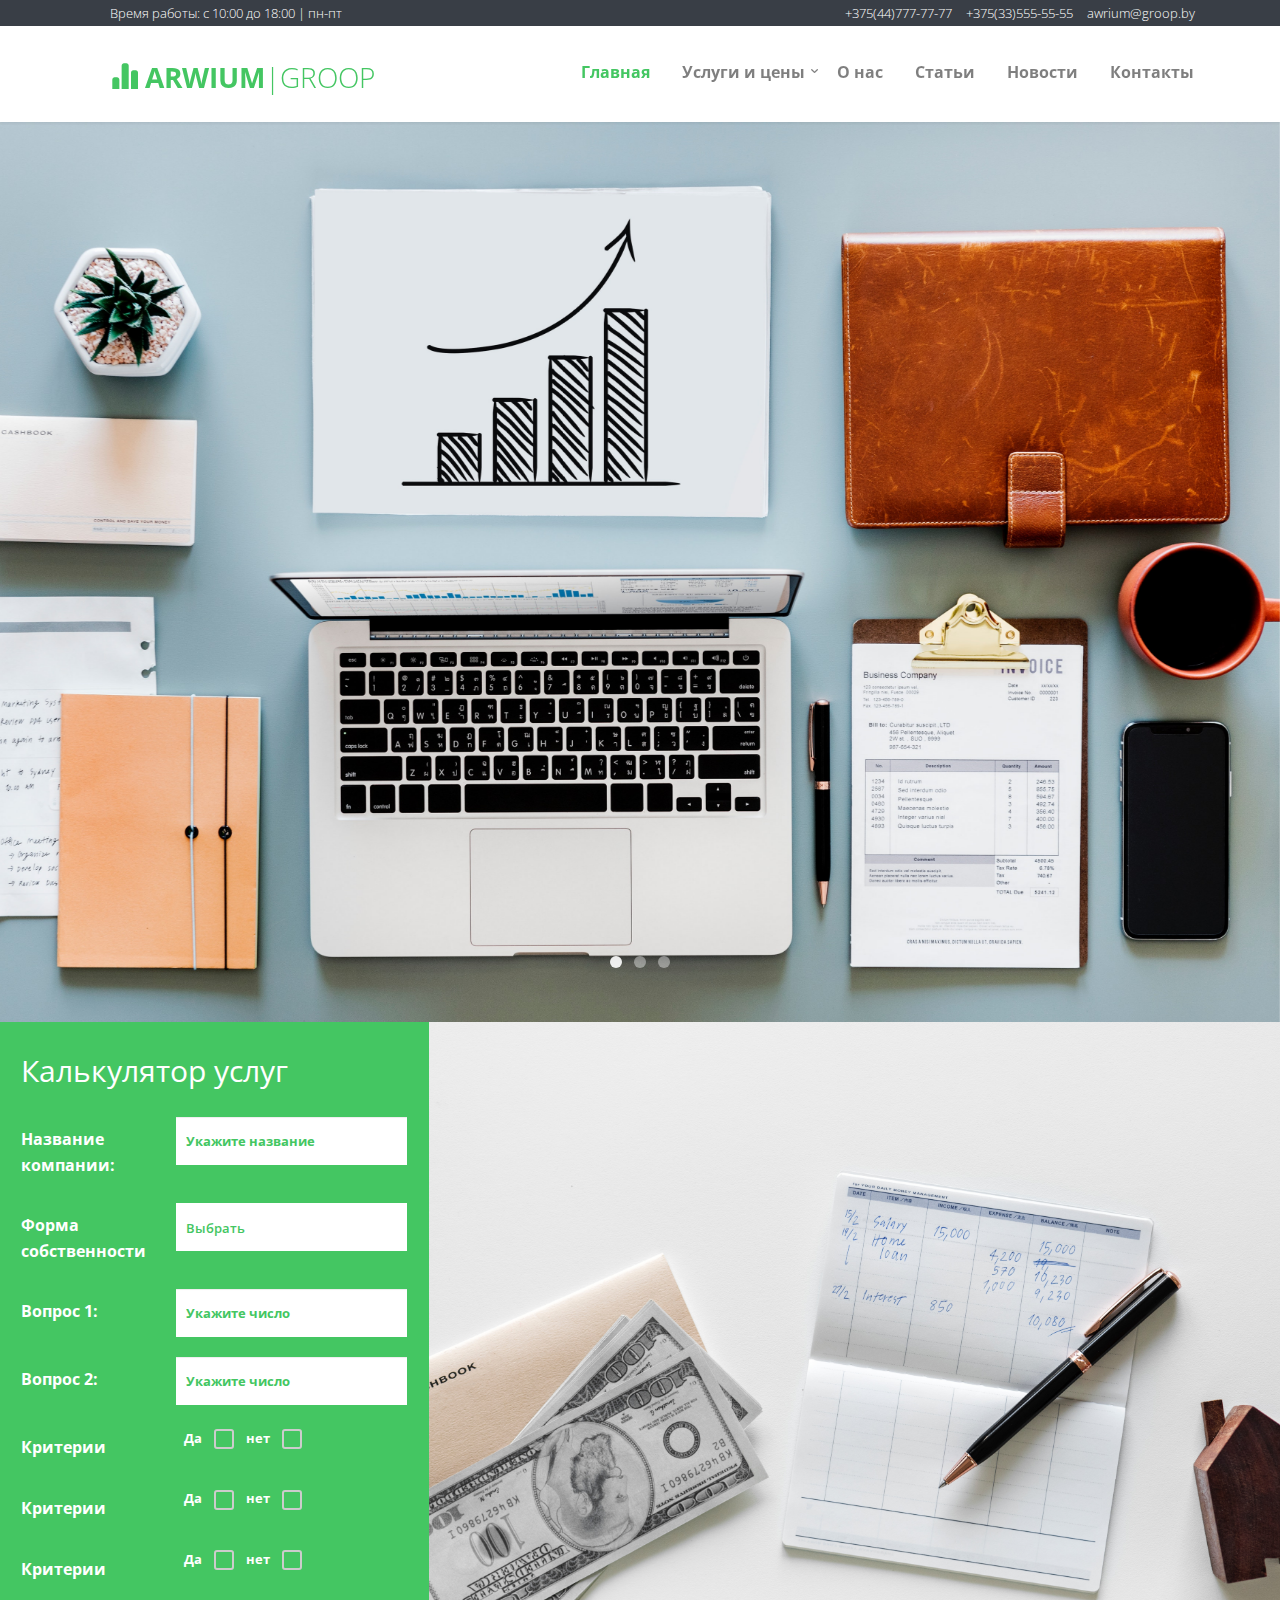
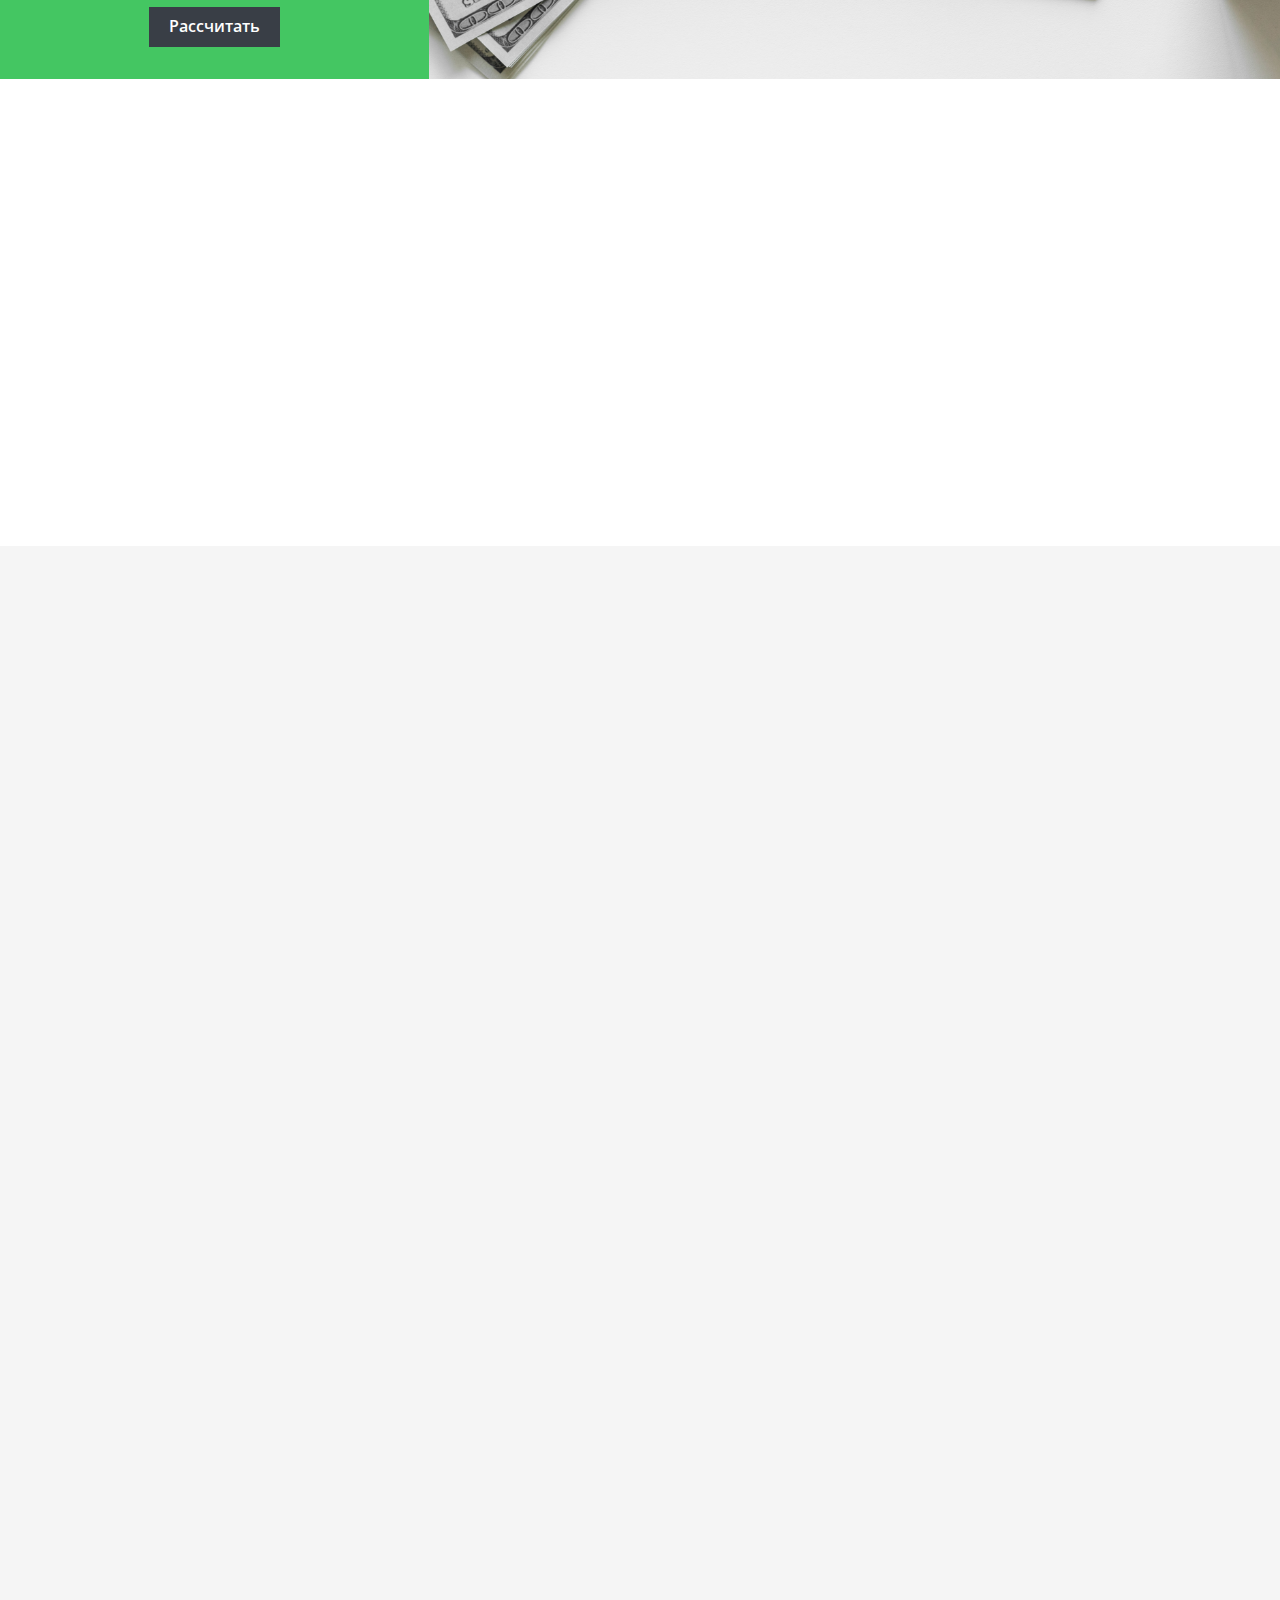
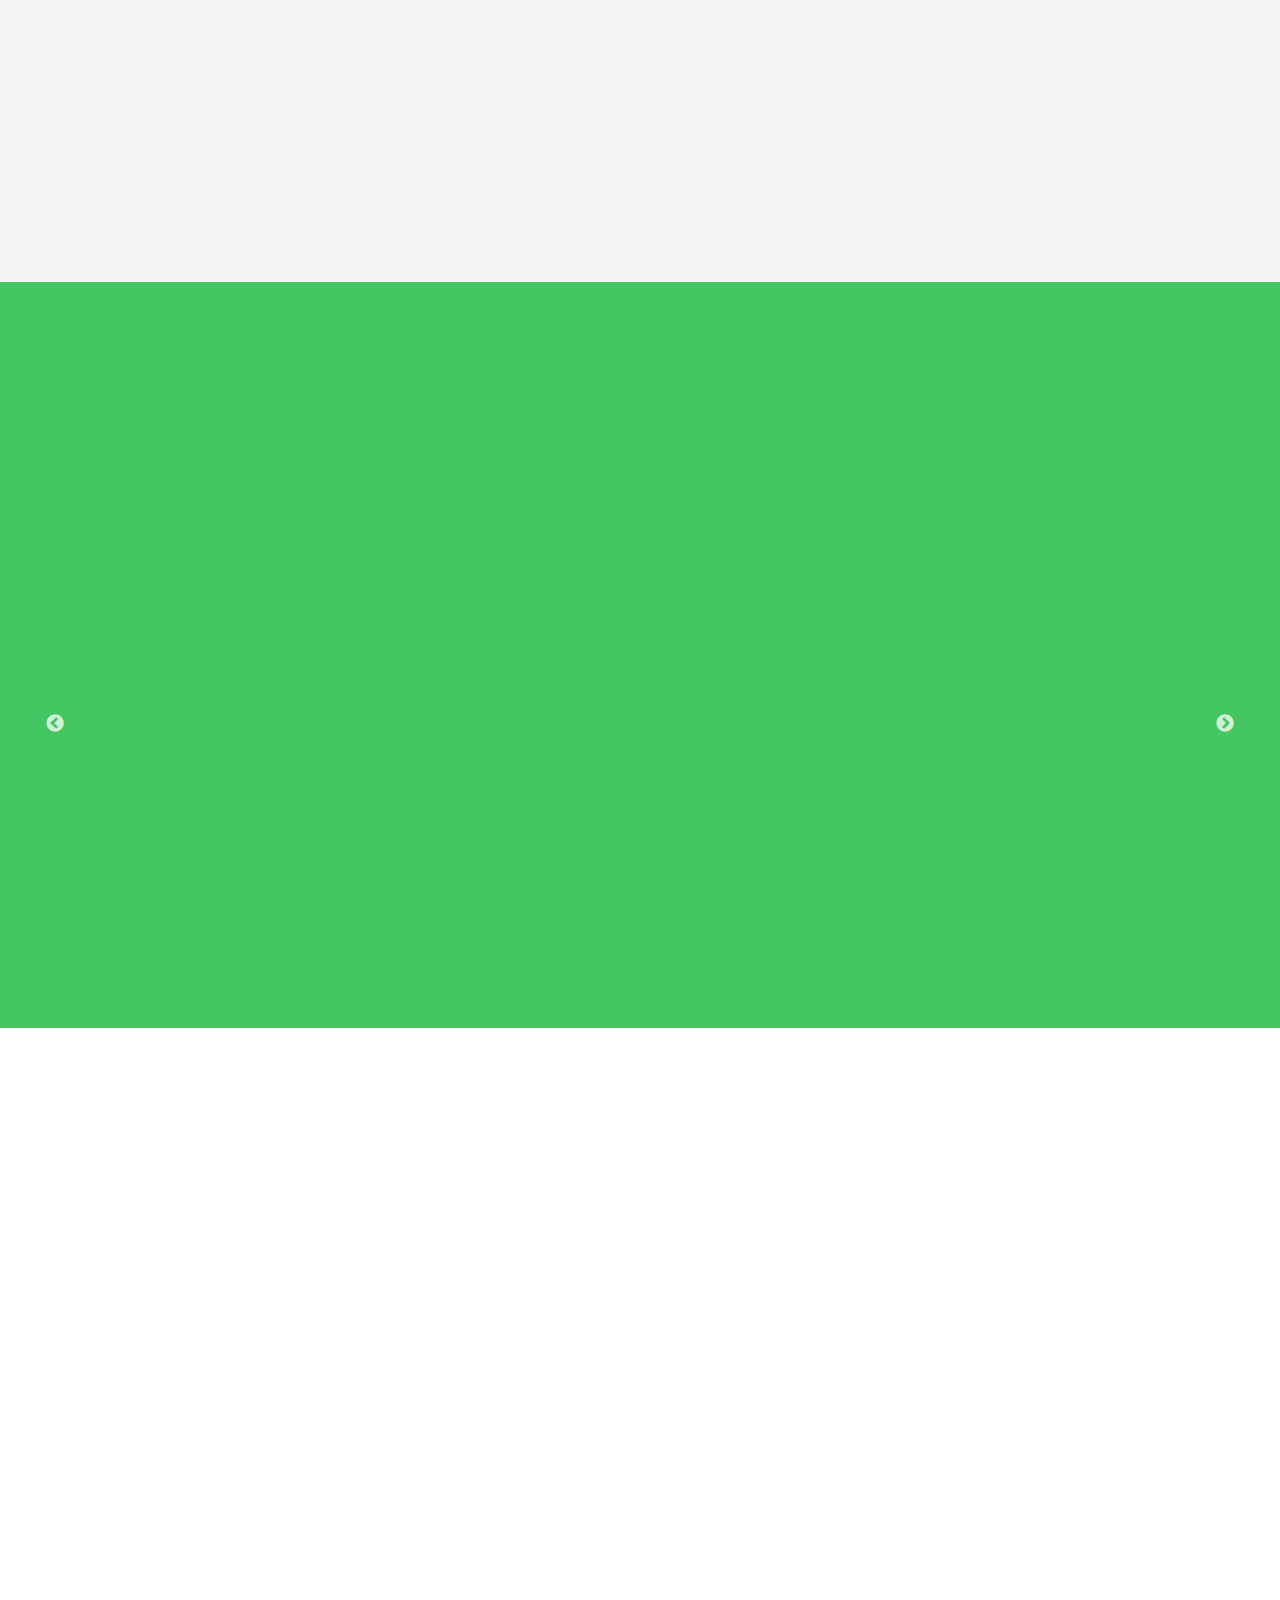
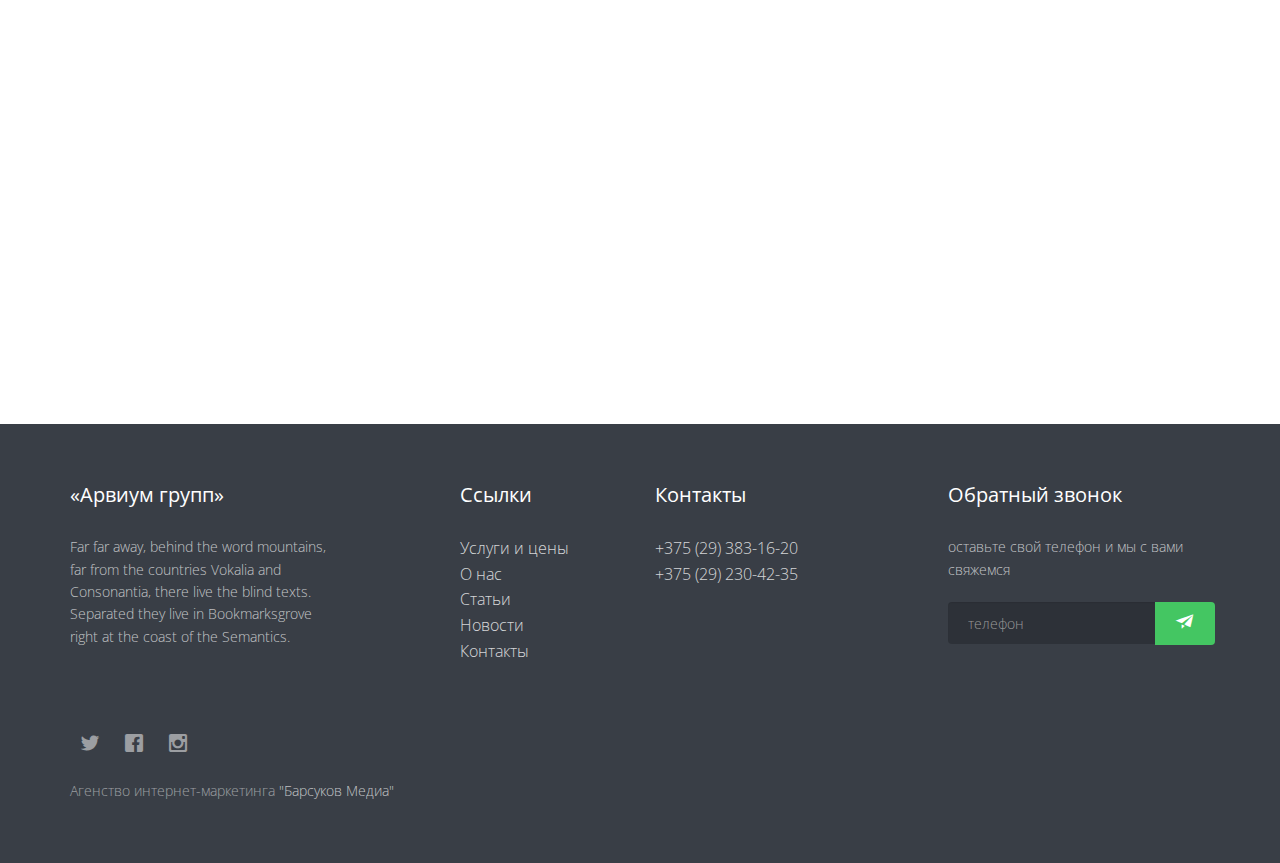
==== commit 915c3514: "ivan1" ====
--- a/index.html
+++ b/index.html
@@ -293,7 +293,7 @@
 			                    <input class="checkbox radioNo" data-role="100" name="dzen0" type="radio" value="dzen">
 			                    <span class="checkbox-custom"></span>
 			                </label>
-											<input class="inputNamber" type="text" placeholder="число">
+											<input class="inputNamber only_number" type="text" placeholder="число">
 										</div>
 								</div>
 							</section>
@@ -311,7 +311,7 @@
 			                    <input class="checkbox radioNo" data-role="100" name="dzen1" type="radio" value="dzen">
 			                    <span class="checkbox-custom"></span>
 			                </label>
-											<input class="inputNamber" type="text" placeholder="число">
+											<input class="inputNamber only_number" type="text" placeholder="число">
 										</div>
 								</div>
 							</section>
@@ -329,7 +329,7 @@
 			                    <input class="checkbox radioNo" data-role="100" name="dzen2" type="radio" value="dzen">
 			                    <span class="checkbox-custom"></span>
 			                </label>
-											<input class="inputNamber" type="text" placeholder="число">
+											<input class="inputNamber only_number" type="text" placeholder="число">
 										</div>
 								</div>
 							</section>
--- a/css/style.css
+++ b/css/style.css
@@ -1591,7 +1591,26 @@
   display: block !important;
 }
 
-
+.wrap_btn_raschet{
+  text-align: center;
+}
+.btn_raschet{
+  padding: 7px 20px;
+  color: #fff;
+  font-size: 16px;
+  font-weight: 600;
+  background: #393e46;
+  display: inline-block;
+  transition: .5s;
+}
+.btn_raschet:hover{
+  background-color: #393e46;
+  color:#fff;
+  transition: .5s;
+}
+.btn_raschet:focus{
+  color: #fff;
+}
 
 
  /* .wrap{
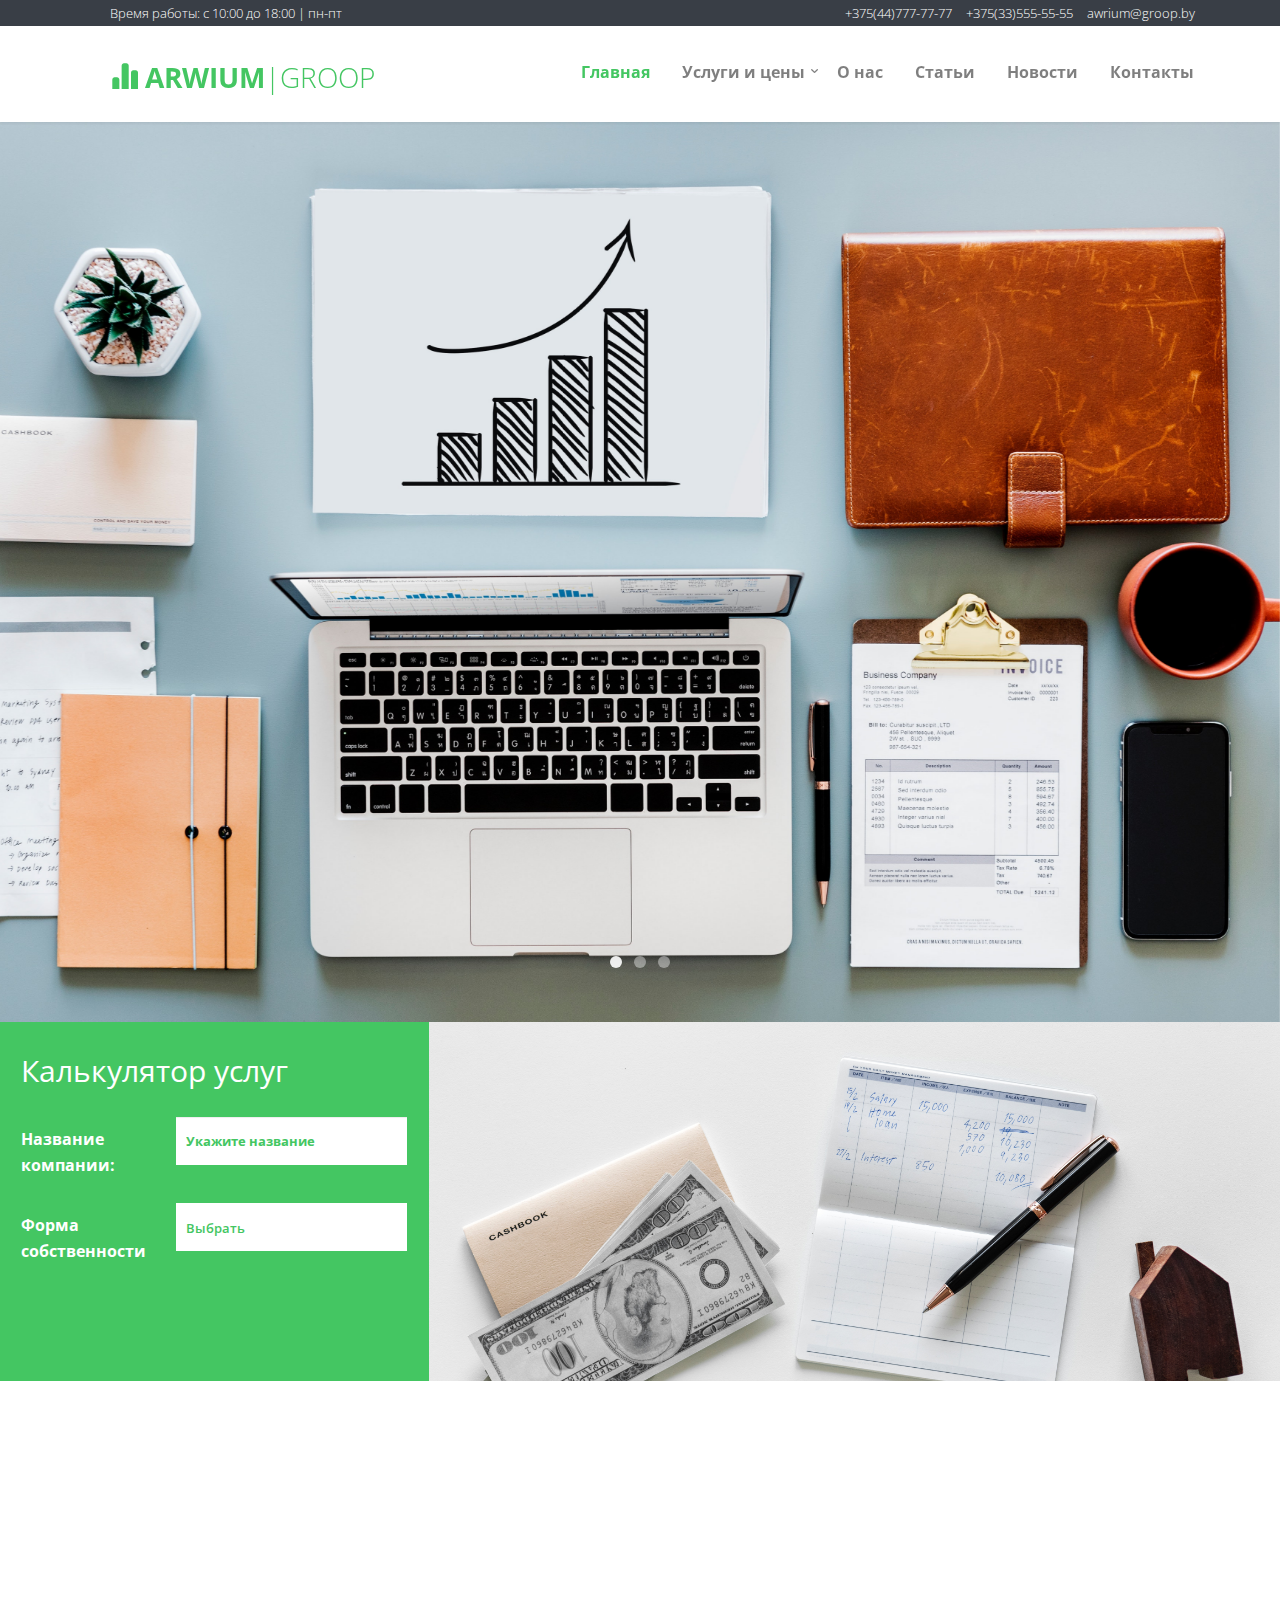
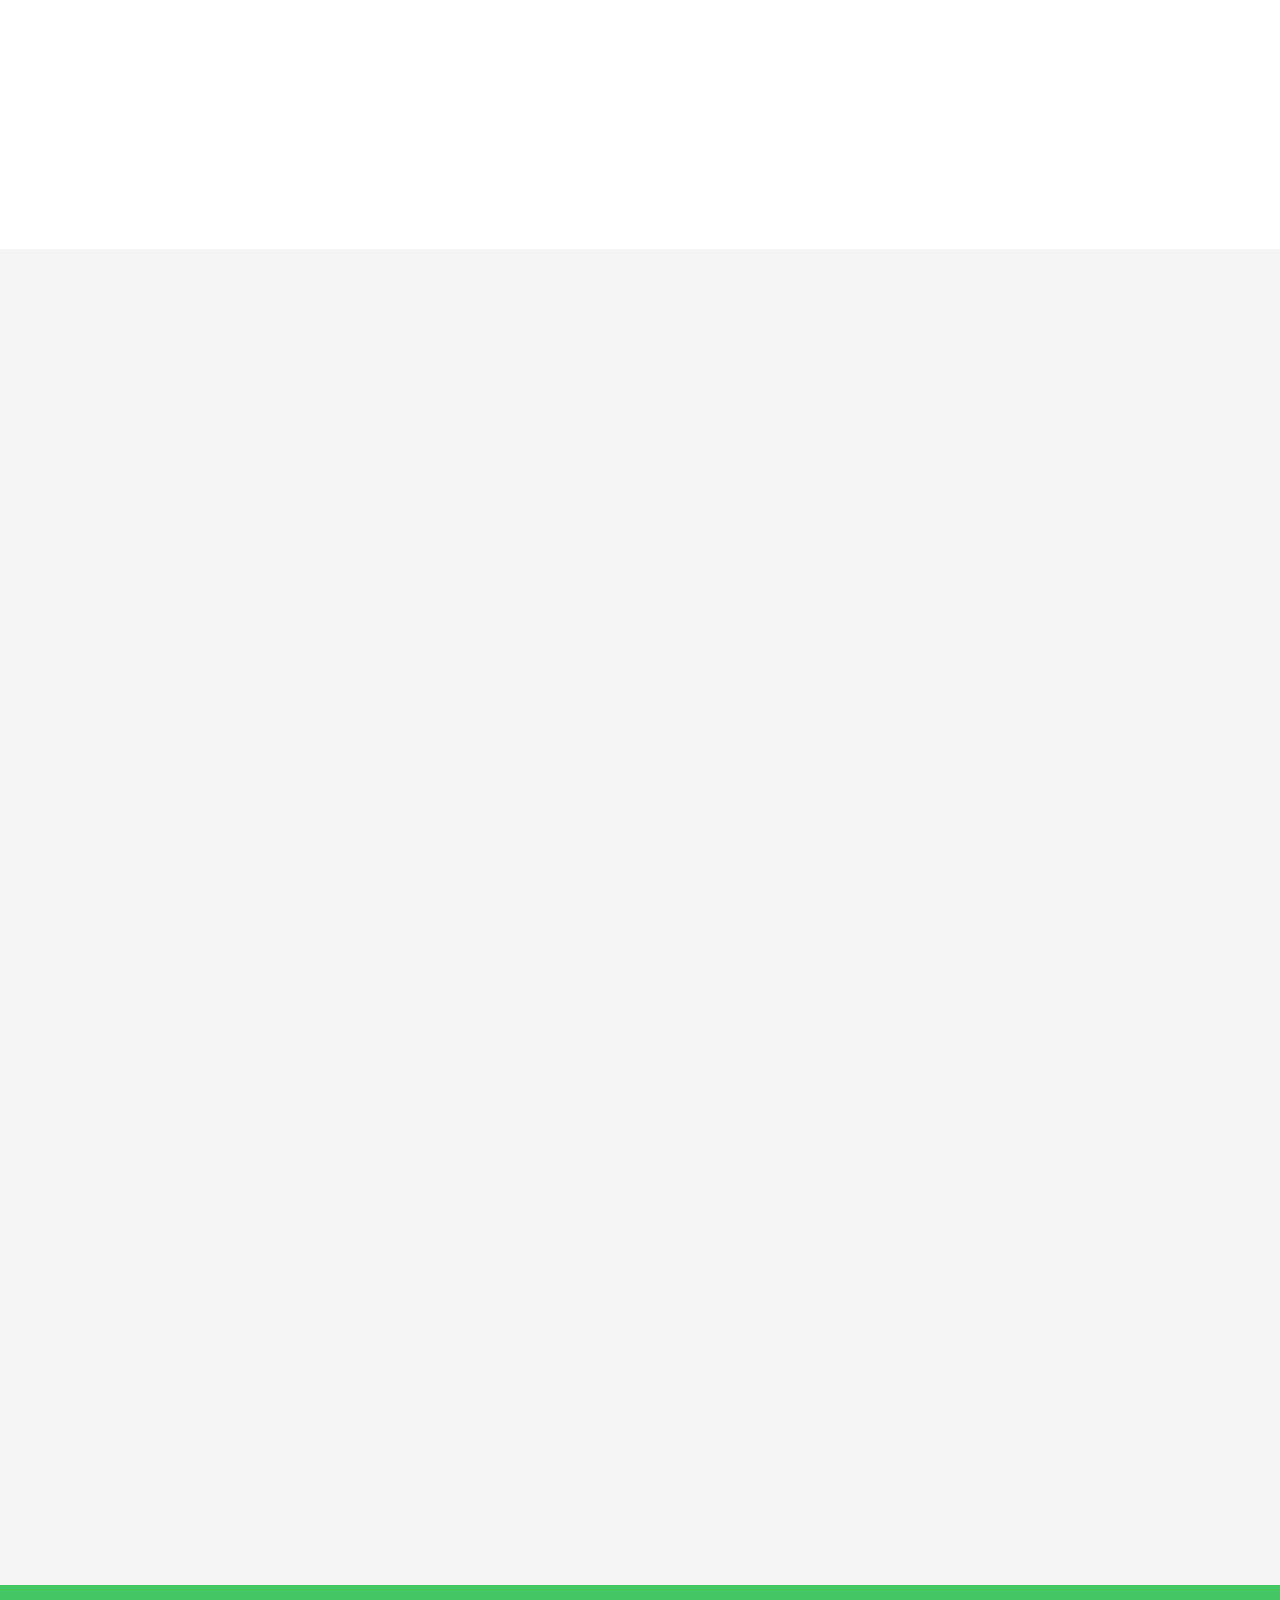
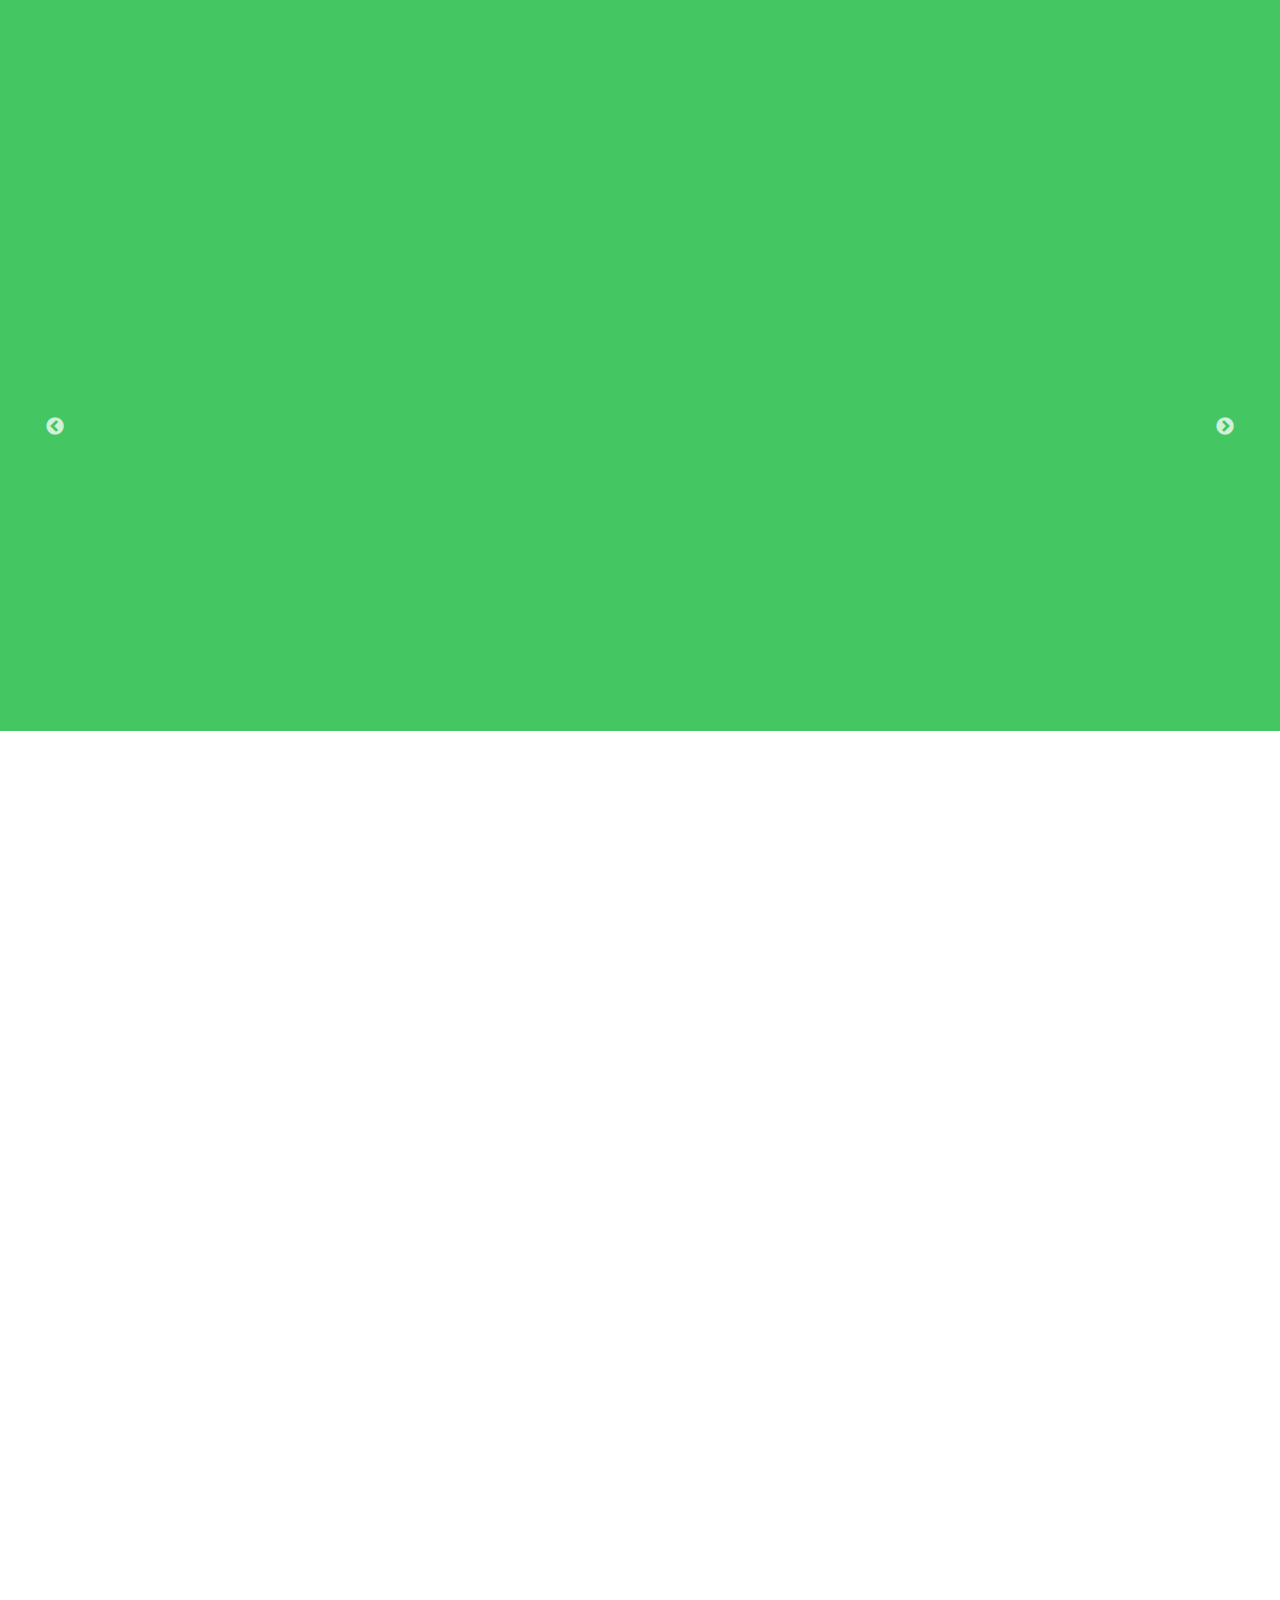
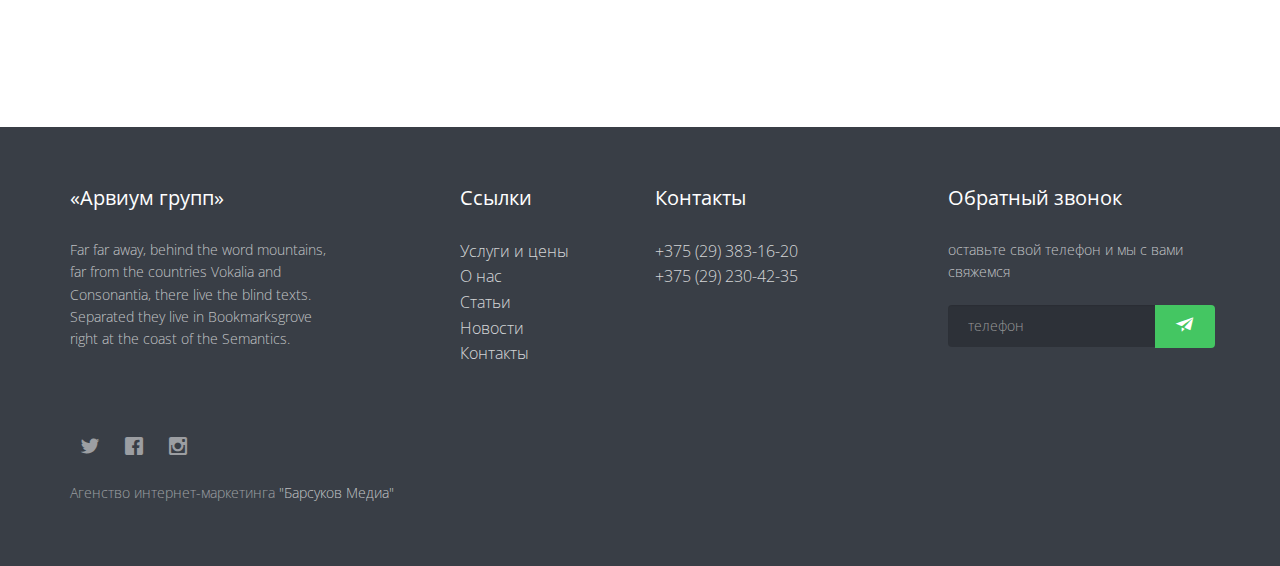
==== commit 366cf376: "ivan" ====
--- a/index.html
+++ b/index.html
@@ -7,7 +7,7 @@
 	<head>
 	<meta charset="utf-8">
 	<meta http-equiv="X-UA-Compatible" content="IE=edge">
-	<title>Arwium | Бухгалтерские услуги1</title>
+	<title>Arwium | Бухгалтерские услуги</title>
 	<meta name="viewport" content="width=device-width, initial-scale=1">
 	<meta name="description" content="Free HTML5 Template by FREEHTML5.CO" />
 	<meta name="keywords" content="free html5, free template, free bootstrap, html5, css3, mobile first, responsive" />
@@ -57,6 +57,8 @@
 	<link rel="stylesheet" href="css/magnific-popup.css">
 	<!-- Date Picker -->
 	<link rel="stylesheet" href="css/bootstrap-datepicker.min.css">
+	<!-- my pagin -->
+	<link rel="stylesheet" href="css/jquery-calculator.css">
 	<!-- CS Select -->
 	<link rel="stylesheet" href="css/cs-select.css">
 	<link rel="stylesheet" href="css/cs-skin-border.css">
@@ -108,7 +110,7 @@
 						<ul class="sf-menu" id="fh5co-primary-menu">
 							<li class="active"><a href="index.html">Главная</a></li>
 							<li>
-								<a href="#" class="fh5co-sub-ddown">Услуги и цены</a>
+								<a href="blog.html" class="fh5co-sub-ddown">Услуги и цены</a>
 								<ul class="fh5co-sub-menu">
 									<li><a href="#">Пакет «Старт»</a></li>
 									<li><a href="#">Пакет «Комфорт»</a></li>
@@ -119,9 +121,9 @@
 									<li><a href="#">Регистрация бизнеса</a></li>
 								</ul>
 							</li>
-							<li><a href="#">О нас</a></li>
+							<li><a href="about.html">О нас</a></li>
 							<li><a href="#">Статьи</a></li>
-							<li><a href="#">Новости</a></li>
+							<li><a href="properties.html">Новости</a></li>
 							<li><a href="contact.html">Контакты</a></li>
 						</ul>
 					</nav>
@@ -130,6 +132,8 @@
 		</header>
 
 		<!-- end:header-top -->
+
+<!-- Старый калькулятор -->
 
 		<aside id="fh5co-hero" class="js-fullheight">
 			<div class="flexslider js-fullheight">
@@ -207,7 +211,169 @@
 		  	</div>
 		</aside>
 
-		<div id="fh5co-search-map">
+<!-- Конец -->
+
+
+
+
+
+<!-- Новый калькулятор -->
+
+
+<div id="fh5co-search-map">
+	<div class="search-property">
+		<div class="s-holder">
+			<h2>Калькулятор услуг</h2>
+			<div class="row">
+				<div class="col-xxs-12 col-xs-12">
+					<div class="input-field">
+						<label class="mylabel" for="from">Название компании:</label>
+						<input type="text" class="form-control" id="from-place" placeholder="Укажите название"  required />
+					</div>
+				</div>
+				<div class="col-xxs-12 col-xs-12">
+					<section>
+						<label class="mylabel" for="class">Форма собственности</label>
+						<div class="wrap fora-sob ch1 my_delit_class">
+							<!-- <div class="title_fs">Выбрать</div> -->
+							<ul>
+								<li data-id="0" title="Выбрать">Выбрать</li>
+								<li data-id="1" class="funIP" title="И.П">И.П</li>
+								<li data-id="2" class="funCHUP" title="ЧУП">ЧУП</li>
+								<li data-id="3" class="funCHUP" title="ООО">ООО</li>
+								<!-- <li data-id="4" title="ЗАО">ЗАО</li>
+								<li data-id="5" title="ОАО">ОАО</li>
+								<li data-id="6" title="иностранные предприятия">Ин.Пр.</li> -->
+							</ul>
+						</div>
+
+					</section>
+					<section class="click_wrap_section_servis"></section>
+					<div class="input-field input-jobs"></div>
+					<section class="section_wrap_radio blank_line" id="mySele1" ></section>
+					<!-- <section class="click_wrap_section_servis wrap_section_servis">
+						<label class="mylabel" for="class">Услуги</label>
+						<div class="wrap ch2 my_delit_class">
+							<ul>
+								<li data-id="0" title="Выбрать">Выбрать</li>
+								<li data-id="1" >У1</li>
+								<li data-id="1" >У2</li>
+								<li data-id="1" >У3</li>
+								<li data-id="1" >У4</li>
+								<li data-id="1" >У5</li>
+
+								<li data-id="2" >У6</li>
+								<li data-id="2" >У7</li>
+								<li data-id="2" >У8</li>
+
+								<li data-id="3" >У6</li>
+								<li data-id="3" >У7</li>
+								<li data-id="3" >У8</li>
+
+								<li data-id="4" >У6</li>
+								<li data-id="4" >У7</li>
+								<li data-id="4" >У8</li>
+
+								<li data-id="5" >У6</li>
+								<li data-id="5" >У7</li>
+								<li data-id="5" >У8</li>
+
+								<li data-id="6" >У6</li>
+								<li data-id="6" >У7</li>
+								<li data-id="6" >У8</li>
+
+							</ul>
+						</div>
+
+					</section> -->
+
+					<!-- <div class="input-field">
+						<label class="mylabel" for="from">Вопрос 1:</label>
+						<input type="text" class="form-control only_number delit_disabled" disabled="disabled" id="from-place" placeholder="Укажите число"/>
+					</div>
+					<div class="input-field">
+						<label class="mylabel" for="from">Вопрос 2:</label>
+						<input type="text" class="form-control only_number delit_disabled" disabled="disabled" id="from-place" placeholder="Укажите число"/>
+					</div>
+
+					<section class="section_wrap_radio" id="mySele1" >
+						<label class="mylabel" for="class">Критерии</label>
+							<div class="wrap_label">
+								<div class="wrap_radio">
+									<label class="myStyleLabel">
+										<span class="label">Да</span>
+											<input  class="checkbox radioYes delit_disabled" disabled="disabled" data-role="100" name="dzen0" type="radio" value="dzen">
+											<span class="checkbox-custom"></span>
+									</label>
+									<label class="myStyleLabel">
+										<span class="label">нет</span>
+											<input class="checkbox radioNo delit_disabled" disabled="disabled" data-role="100" name="dzen0" type="radio" value="dzen">
+											<span class="checkbox-custom"></span>
+									</label>
+									<input class="inputNamber only_number" type="text" placeholder="число">
+								</div>
+						</div>
+					</section>
+					<section class="section_wrap_radio" id="mySele2" >
+						<label class="mylabel" for="class">Критерии</label>
+							<div class="wrap_label">
+								<div class="wrap_radio">
+									<label class="myStyleLabel">
+										<span class="label">Да</span>
+											<input class="checkbox radioYes delit_disabled" disabled="disabled" data-role="100" name="dzen1" type="radio" value="dzen">
+											<span class="checkbox-custom"></span>
+									</label>
+									<label class="myStyleLabel">
+										<span class="label">нет</span>
+											<input class="checkbox radioNo delit_disabled" disabled="disabled" data-role="100" name="dzen1" type="radio" value="dzen">
+											<span class="checkbox-custom"></span>
+									</label>
+									<input class="inputNamber only_number" type="text" placeholder="число">
+								</div>
+						</div>
+					</section>
+					<section class="section_wrap_radio" id="mySele3" >
+						<label class="mylabel" for="class">Критерии</label>
+							<div class="wrap_label">
+								<div class="wrap_radio">
+									<label class="myStyleLabel">
+										<span class="label">Да</span>
+											<input class="checkbox radioYes delit_disabled" disabled="disabled" data-role="100" name="dzen2" type="radio" value="dzen">
+											<span class="checkbox-custom"></span>
+									</label>
+									<label class="myStyleLabel">
+										<span class="label">нет</span>
+											<input class="checkbox radioNo delit_disabled" disabled="disabled" data-role="100" name="dzen2" type="radio" value="dzen">
+											<span class="checkbox-custom"></span>
+									</label>
+									<input class="inputNamber only_number" type="text" placeholder="число">
+								</div>
+						</div>
+					</section>
+					<div class="wrap_btn_raschet">
+						<button class="btn_raschet delit_disabled" disabled="disabled">Рассчитать</button>
+					</div> -->
+				</div>
+
+			</div>
+		</div>
+	</div>
+	<div class="map" style="background-image: url(images/fon/1.jpg);">
+		<div class="wrap_curent_sum">
+			<div class="form_curent_sum">
+				<div class="title_curent_sum">Расчёт стоимости услуг</div>
+				<div id="title_compani">Название компании: <span></span></div>
+				<div class="title_curent_sum raschet_rais">Расчёт услуг</div>
+				<div id="nameServises"><ul></ul></div>
+				<div id="itogSum">Итог: <span>0</span> BYN</div>
+			</div>
+		</div>
+	</div>
+</div>
+
+	<!-- конец -->
+
+		<!-- <div id="fh5co-search-map">
 			<div class="search-property">
 				<div class="s-holder">
 					<h2>Калькулятор услуг</h2>
@@ -215,13 +381,13 @@
 						<div class="col-xxs-12 col-xs-12">
 							<div class="input-field">
 								<label class="mylabel" for="from">Название компании:</label>
-								<input type="text" class="form-control" id="from-place" placeholder="Укажите название"/>
+								<input type="text" class="form-control" id="from-place" placeholder="Укажите название"  required />
 							</div>
 						</div>
 						<div class="col-xxs-12 col-xs-12">
 							<section>
 								<label class="mylabel" for="class">Форма собственности</label>
-								<div class="wrap">
+								<div class="wrap ch1 my_delit_class">
 							    <ul>
 							      <li data-id="0" title="Выбрать">Выбрать</li>
 							      <li data-id="1" title="И.П">И.П</li>
@@ -236,7 +402,7 @@
 							</section>
 							<section class="click_wrap_section_servis wrap_section_servis">
 								<label class="mylabel" for="class">Услуги</label>
-							  <div class="wrap ch2">
+							  <div class="wrap ch2 my_delit_class">
 							    <ul>
 							      <li data-id="0" title="Выбрать">Выбрать</li>
 							      <li data-id="1" >У1</li>
@@ -272,11 +438,11 @@
 
 							<div class="input-field">
 								<label class="mylabel" for="from">Вопрос 1:</label>
-								<input type="text" class="form-control only_number" id="from-place" placeholder="Укажите число"/>
+								<input type="text" class="form-control only_number delit_disabled" disabled="disabled" id="from-place" placeholder="Укажите число"/>
 							</div>
 							<div class="input-field">
 								<label class="mylabel" for="from">Вопрос 2:</label>
-								<input type="text" class="form-control only_number" id="from-place" placeholder="Укажите число"/>
+								<input type="text" class="form-control only_number delit_disabled" disabled="disabled" id="from-place" placeholder="Укажите число"/>
 							</div>
 
 							<section class="section_wrap_radio" id="mySele1" >
@@ -285,12 +451,12 @@
 										<div class="wrap_radio">
 											<label class="myStyleLabel">
 												<span class="label">Да</span>
-													<input  class="checkbox radioYes" data-role="100" name="dzen0" type="radio" value="dzen">
+													<input  class="checkbox radioYes delit_disabled" disabled="disabled" data-role="100" name="dzen0" type="radio" value="dzen">
 			                    <span class="checkbox-custom"></span>
 			                </label>
 											<label class="myStyleLabel">
 												<span class="label">нет</span>
-			                    <input class="checkbox radioNo" data-role="100" name="dzen0" type="radio" value="dzen">
+			                    <input class="checkbox radioNo delit_disabled" disabled="disabled" data-role="100" name="dzen0" type="radio" value="dzen">
 			                    <span class="checkbox-custom"></span>
 			                </label>
 											<input class="inputNamber only_number" type="text" placeholder="число">
@@ -303,12 +469,12 @@
 										<div class="wrap_radio">
 											<label class="myStyleLabel">
 												<span class="label">Да</span>
-													<input class="checkbox radioYes" data-role="100" name="dzen1" type="radio" value="dzen">
+													<input class="checkbox radioYes delit_disabled" disabled="disabled" data-role="100" name="dzen1" type="radio" value="dzen">
 			                    <span class="checkbox-custom"></span>
 			                </label>
 											<label class="myStyleLabel">
 												<span class="label">нет</span>
-			                    <input class="checkbox radioNo" data-role="100" name="dzen1" type="radio" value="dzen">
+			                    <input class="checkbox radioNo delit_disabled" disabled="disabled" data-role="100" name="dzen1" type="radio" value="dzen">
 			                    <span class="checkbox-custom"></span>
 			                </label>
 											<input class="inputNamber only_number" type="text" placeholder="число">
@@ -321,12 +487,12 @@
 										<div class="wrap_radio">
 											<label class="myStyleLabel">
 												<span class="label">Да</span>
-													<input class="checkbox radioYes" data-role="100" name="dzen2" type="radio" value="dzen">
+													<input class="checkbox radioYes delit_disabled" disabled="disabled" data-role="100" name="dzen2" type="radio" value="dzen">
 			                    <span class="checkbox-custom"></span>
 			                </label>
 											<label class="myStyleLabel">
 												<span class="label">нет</span>
-			                    <input class="checkbox radioNo" data-role="100" name="dzen2" type="radio" value="dzen">
+			                    <input class="checkbox radioNo delit_disabled" disabled="disabled" data-role="100" name="dzen2" type="radio" value="dzen">
 			                    <span class="checkbox-custom"></span>
 			                </label>
 											<input class="inputNamber only_number" type="text" placeholder="число">
@@ -334,7 +500,7 @@
 								</div>
 							</section>
 							<div class="wrap_btn_raschet">
-								<a class="btn_raschet" href="#">Рассчитать</a>
+								<button class="btn_raschet delit_disabled" disabled="disabled">Рассчитать</button>
 							</div>
 						</div>
 
@@ -352,7 +518,7 @@
 					</div>
 				</div>
 			</div>
-		</div>
+		</div> -->
 
 		<div id="fh5co-features">
 			<div class="container">
@@ -665,7 +831,8 @@
 	<!-- CS Select -->
 	<script src="js/classie.js"></script>
 	<script src="js/selectFx.js"></script>
-
+	<!-- my plagin  -->
+	<script src="js/jquery-calculator.js" charset="utf-8"></script>
 	<!-- slick js -->
 	<script type="text/javascript" src="slick/slick.min.js"></script>
 
--- a/css/style.css
+++ b/css/style.css
@@ -29,7 +29,7 @@
 a:hover {
   text-decoration: none;
   color: #44C662; }
-
+input:disabled{cursor: 	default;}
 p, ul, ol {
   margin-bottom: 1.5em;
   font-size: 16px;
@@ -708,7 +708,7 @@
   padding: 10px;
   background: rgba(0, 0, 0, 0.7); }
 .property .list-details li {
-  font-size: 12px;
+  font-size: 14px;
   font-weight: 700;
   list-style: none;
   display: inline-block;
@@ -1524,7 +1524,7 @@
 
 .wrap{
   position: relative;
-   height: 50px;
+    height: 50px;  /* Раскоментить */
    width: 60% !important;
    float: right;
    transition: 3s;
@@ -1533,7 +1533,7 @@
   display: block;
 }
 .ch2 ul li{
-  display: none;
+  display: block;
 }
 .my_block{
   display: block !important;
@@ -1541,10 +1541,10 @@
 .wrap ul{
   display: inline-block;
   padding: 0px;
-  position: absolute;
+   position: absolute;  /* Раскоментить */
   width: 100%;
-  overflow: hidden;
-  height: 48px;
+   overflow: hidden;  /* Раскоментить */
+   height: 48px;  /* Раскоментить */
   background: #fff;
   padding: 0px;
   transition: 3s;
@@ -1602,6 +1602,7 @@
   background: #393e46;
   display: inline-block;
   transition: .5s;
+  border: none;
 }
 .btn_raschet:hover{
   background-color: #393e46;
@@ -1610,6 +1611,23 @@
 }
 .btn_raschet:focus{
   color: #fff;
+}
+
+
+.fh5co-blog{
+  height: 573px;
+}
+
+.prais{
+  font-size: 24px;
+  display: inline-block;
+  font-weight: 400;
+  margin-bottom: 10px;
+  color: #44C662;
+}
+.fh5co-lead span{
+  color:#44C662;
+  font-weight: 600;
 }
 
 
@@ -1680,4 +1698,50 @@
       color: #fff;
     } */
 
+
+.adout_title div{
+    text-align: center;
+    margin-top: 20px;
+    font-size: 40px;
+    color: #44C662;
+    font-weight: 500;
+}
+
+.adout_title p{
+  margin-top: 20px;
+
+}
+
+.about_desc{
+  height: 373px;
+}
+
+.adout_title img{
+  width: 100%;
+}
+
+
+
+
+
+
+
+
+
+.fora-sob .title_fs{
+  background-color: #fff;
+  list-style: none;
+  cursor: pointer;
+  padding: 16px;
+  color: #333;
+  padding: 15px 10px;
+  color: #777;
+  font-weight: 600;
+  font-size: 13px;
+  cursor: pointer;
+  transition: 3s;
+
+}
+
+
 /* Конец стилей по доработкe */
